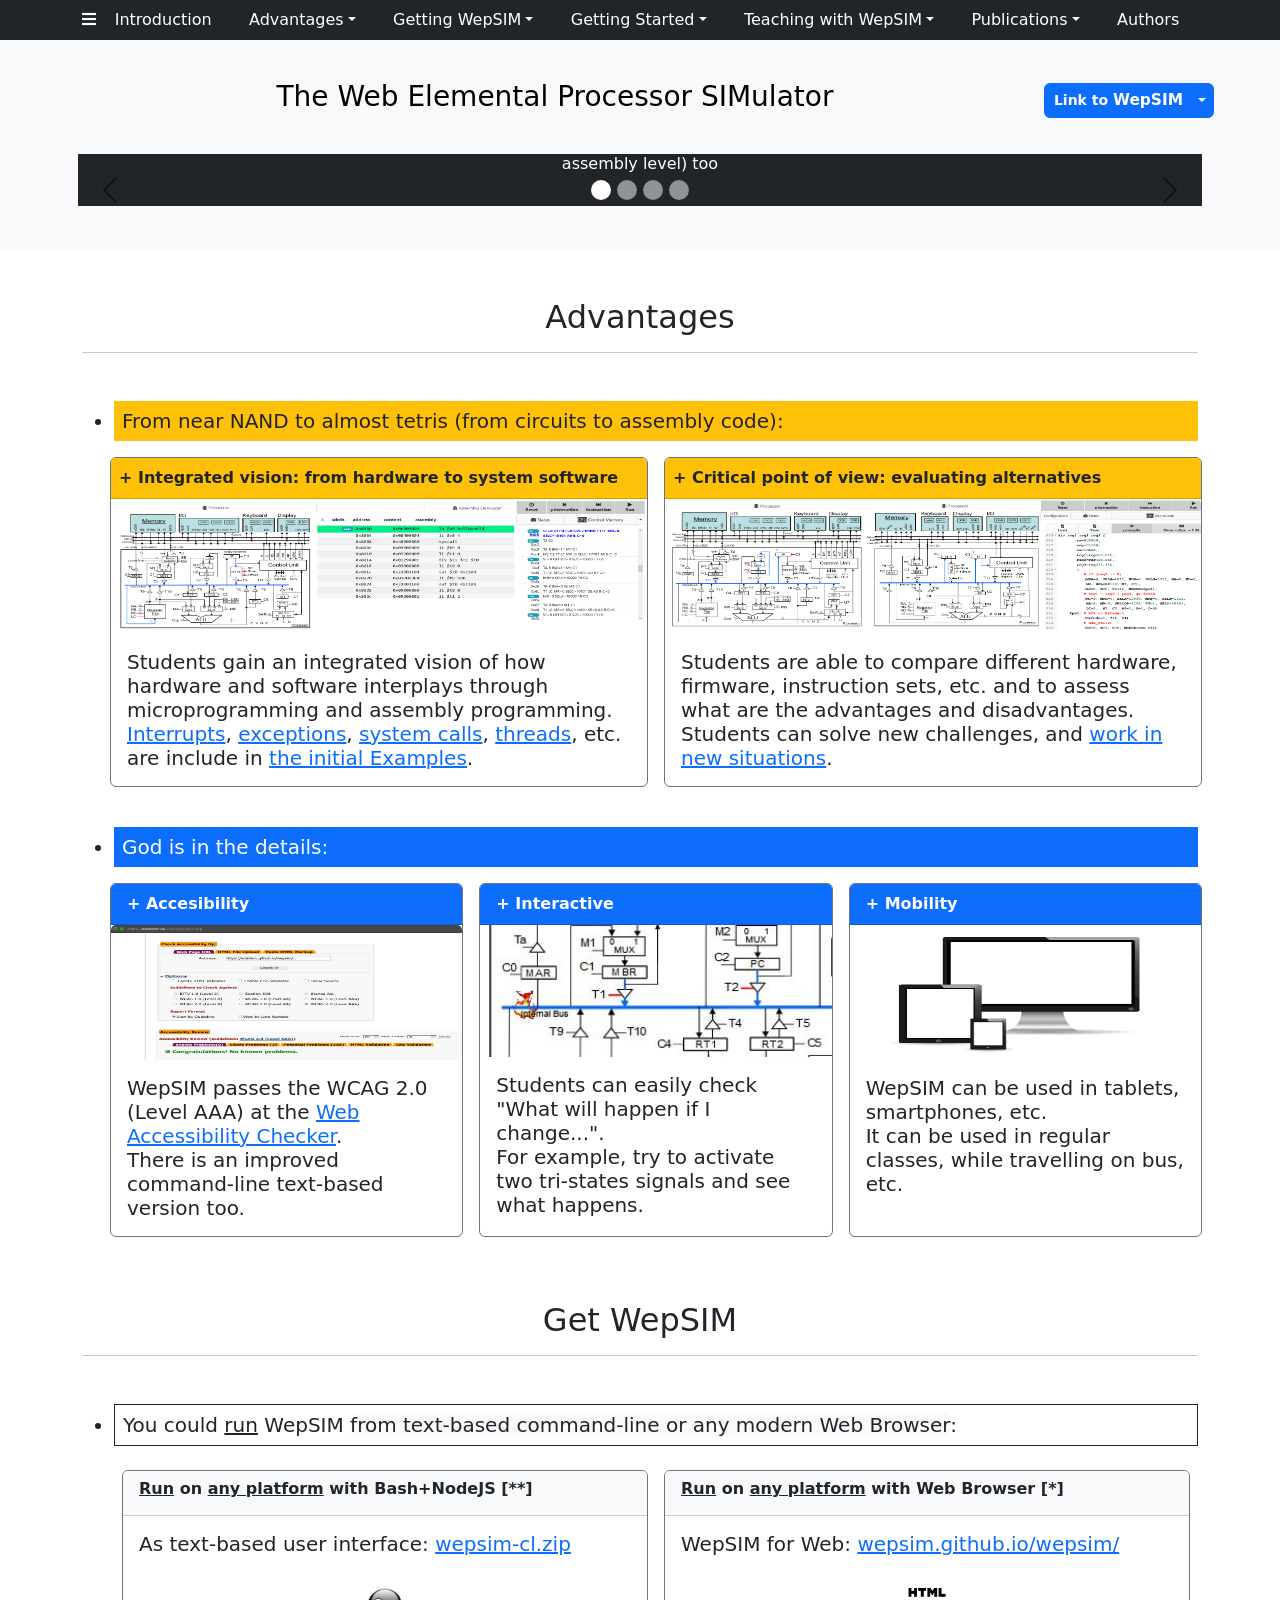
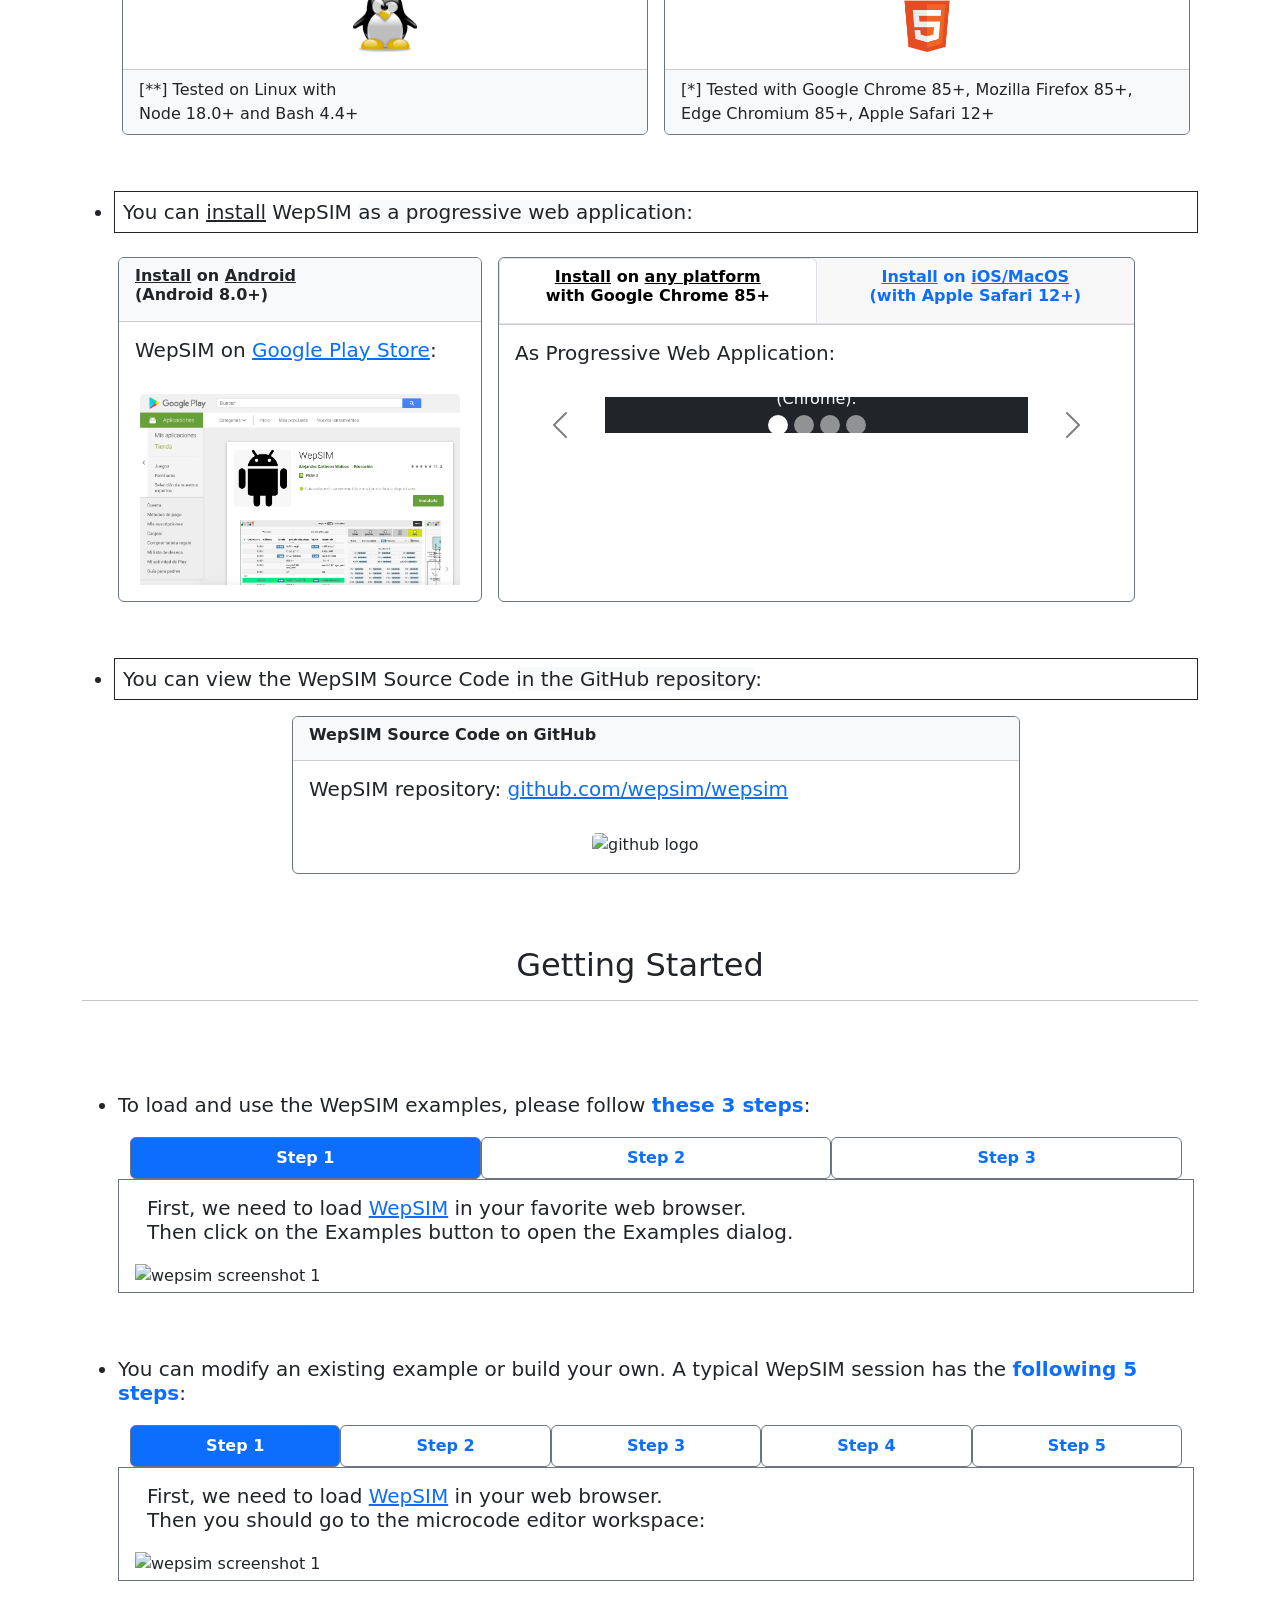
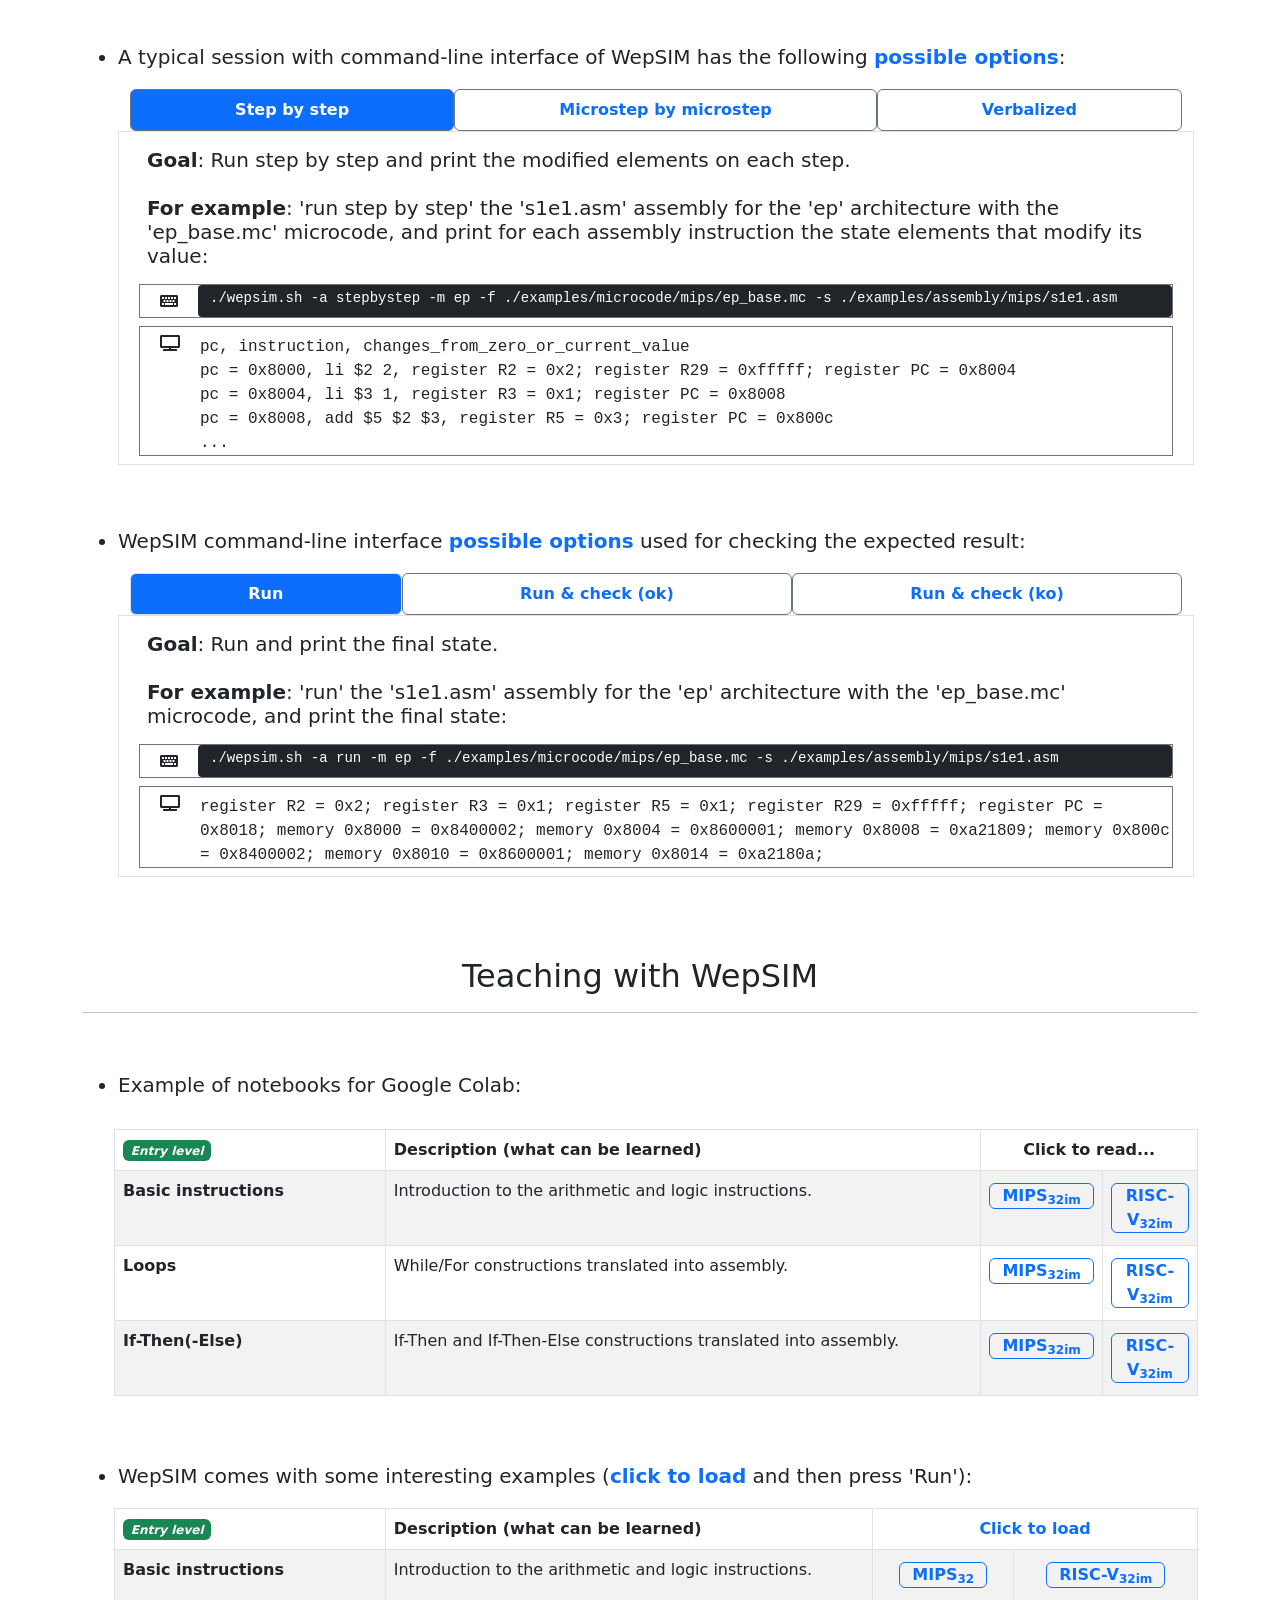
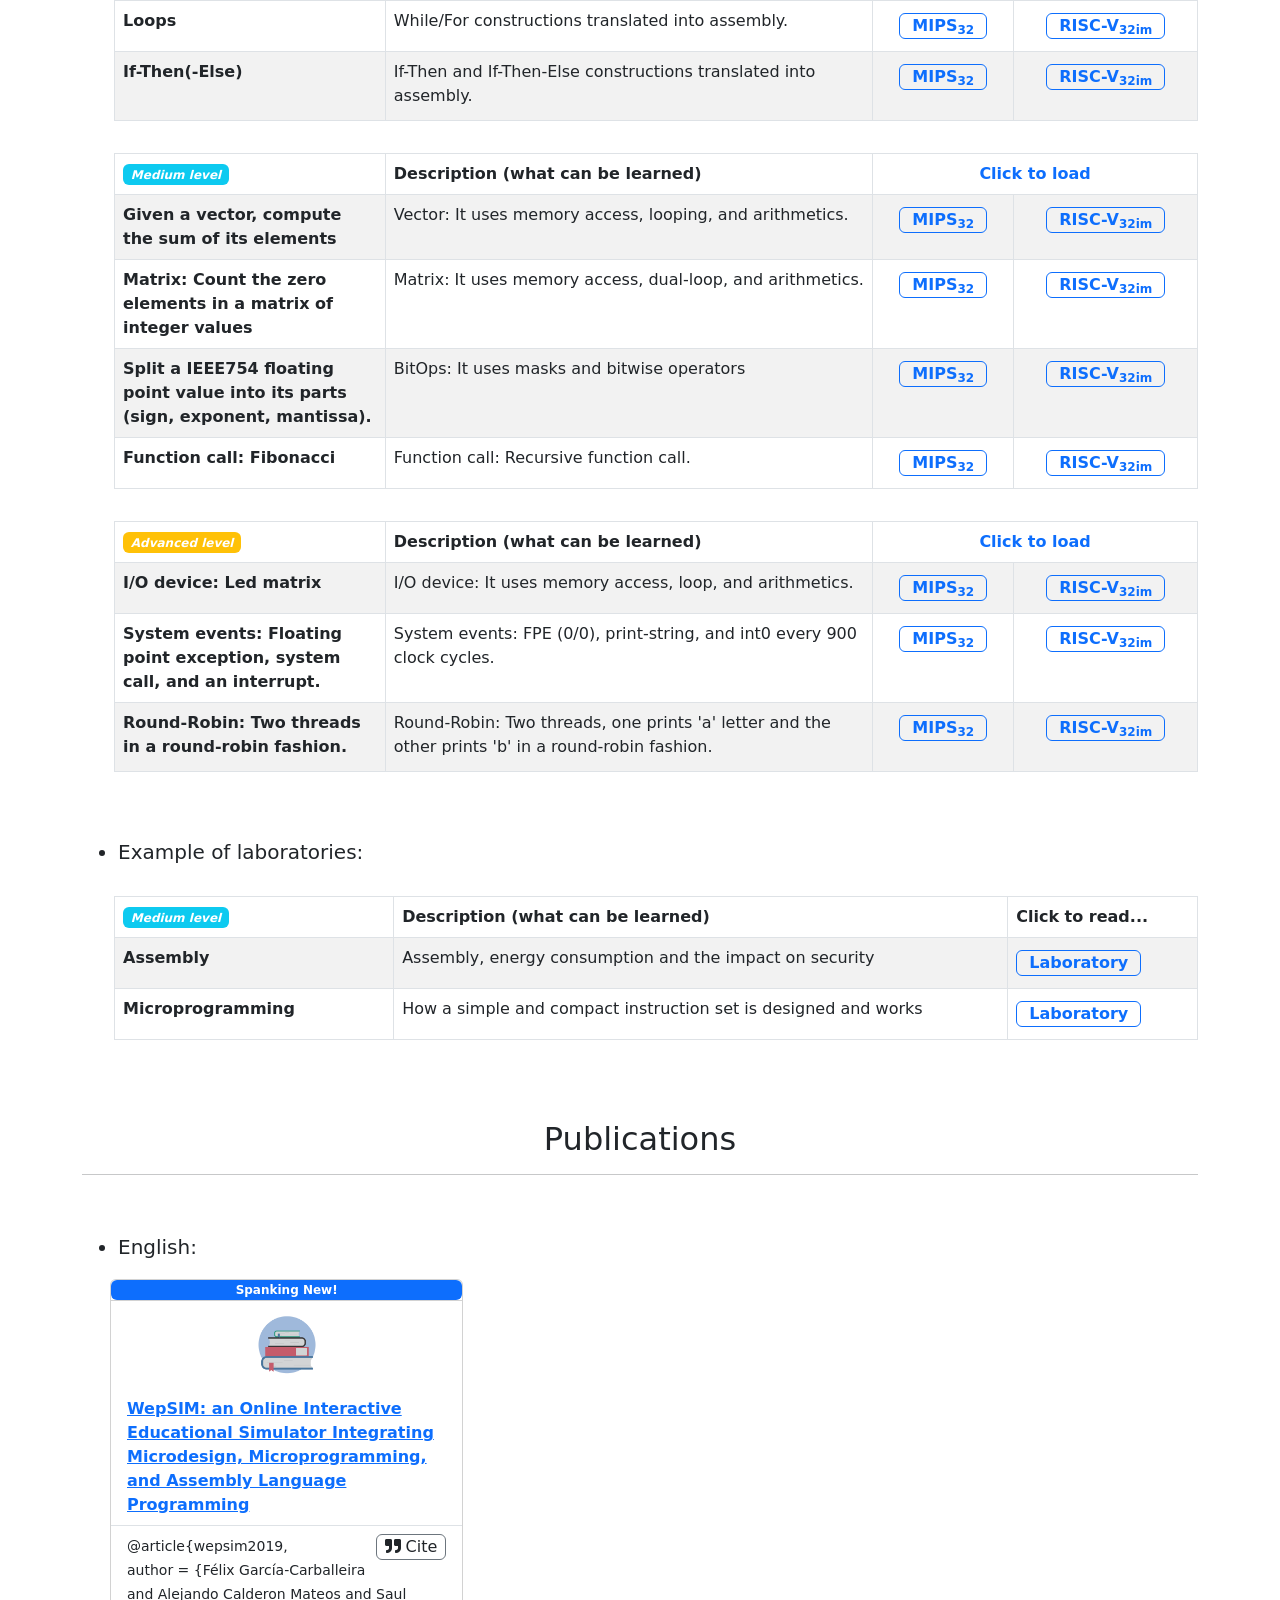
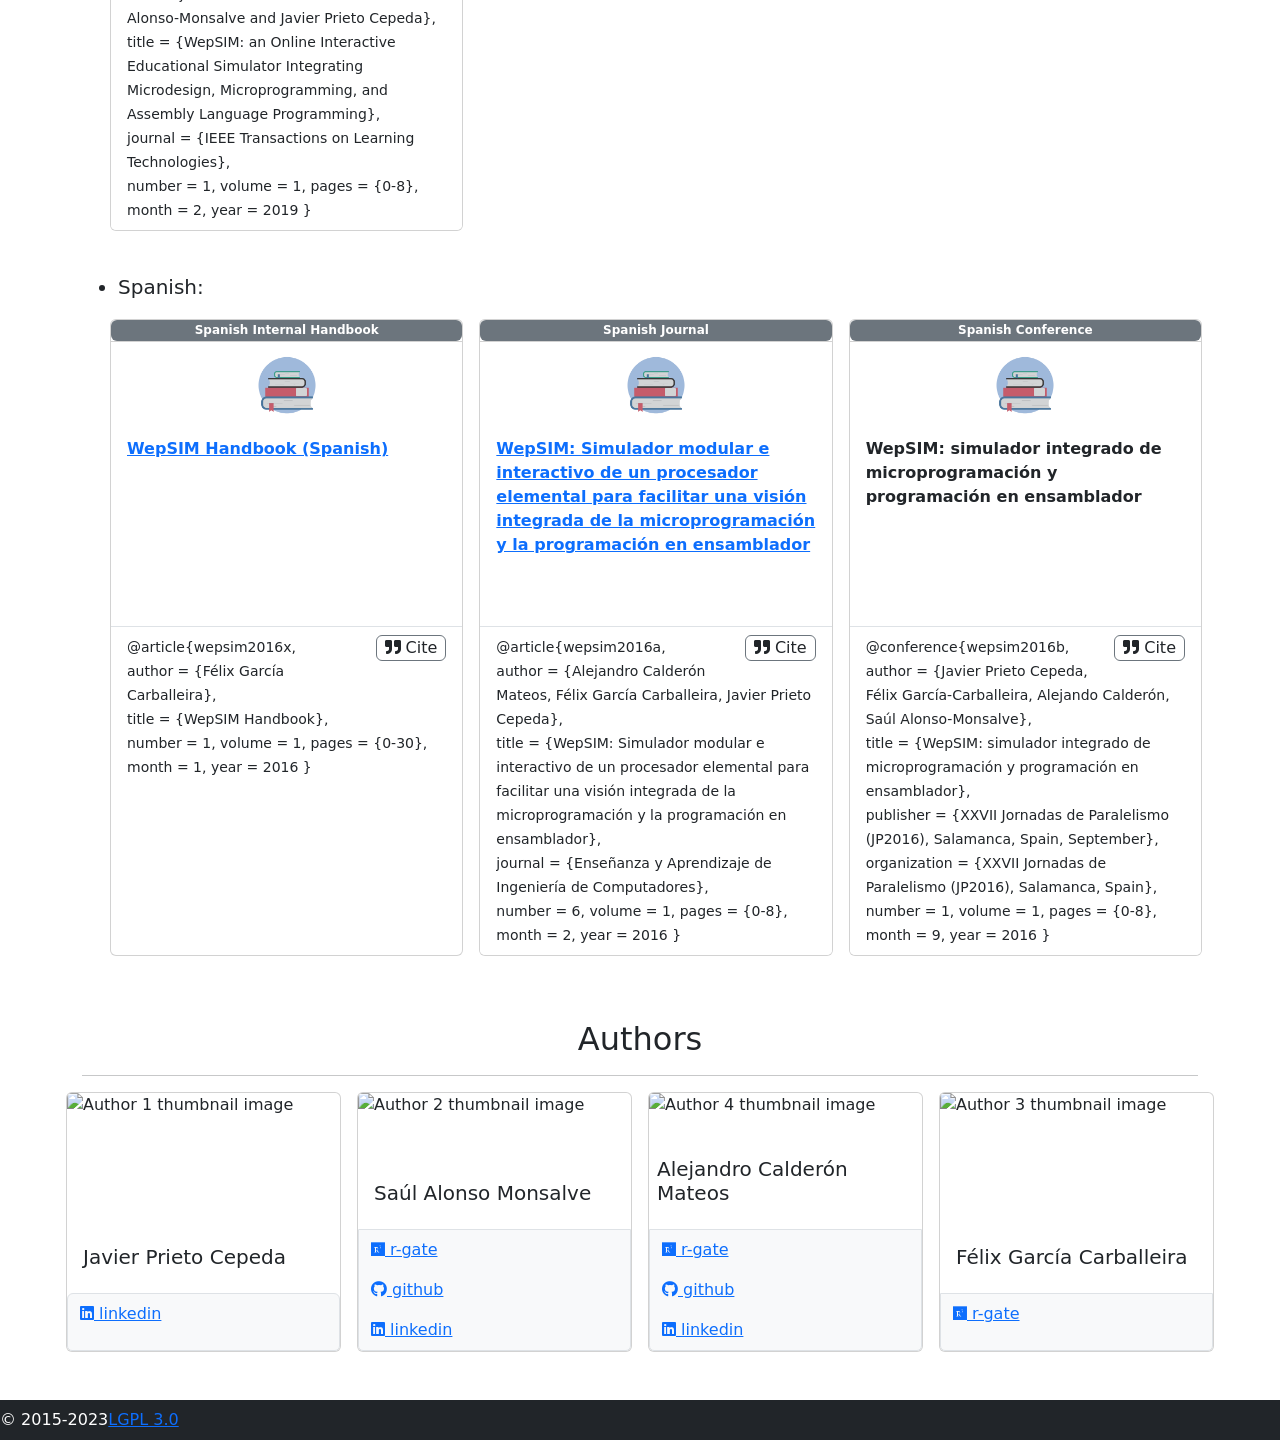
==== index.html @ 35b56bac "minor updates" ====
<!DOCTYPE html>
<html lang="en">

<head>
	
    <!-- Global site tag (gtag.js) - Google Analytics -->
    <script async src="https://www.googletagmanager.com/gtag/js?id=G-D790HJH70R"></script>
    <script>
      window.dataLayer = window.dataLayer || [];
      function gtag(){dataLayer.push(arguments);}
      gtag('js', new Date());
      gtag('config', 'G-D790HJH70R');
    </script>

    <!-- Google tag (gtag.js) - Universal -->
    <script async src="https://www.googletagmanager.com/gtag/js?id=UA-80849772-3"></script>
    <script>
      window.dataLayer = window.dataLayer || [];
      function gtag(){dataLayer.push(arguments);}
      gtag('js', new Date());
      gtag('config', 'UA-80849772-3');
    </script>

    <meta charset="utf-8">
    <meta http-equiv="X-UA-Compatible" content="IE=edge">
    <meta name="viewport"    content="user-scalable=yes, initial-scale=1,
                             width=device-width,
                             maximum-scale=2.5, minimum-scale=.5" />
    <meta name="description" content="WepSIM homepage">
    <meta name="author"      content="WepSIM authors">

    <title>WepSIM</title>

    <script src="external/jquery.min.js"></script>
    <script src="external/popper.min.js"></script>

    <link  href="external/bootstrap.min.css"  rel="stylesheet">
    <link  href="https://use.fontawesome.com/releases/v5.7.2/css/all.css" rel="stylesheet"
           integrity="sha384-fnmOCqbTlWIlj8LyTjo7mOUStjsKC4pOpQbqyi7RrhN7udi9RwhKkMHpvLbHG9Sr" crossorigin="anonymous">

    <script src="external/bootstrap.min.js"></script>
    <script src="external/clipboard.min.js"></script>

    <meta name="google-site-verification" content="gbIx0pN_mlbiXYFvWz9h251qfap7r2W4yMRkS2tVCS4" />

    <style>
	.carousel .carousel-indicators button {
	   width: 20px;
	  height: 20px;
	  border-radius: 100%;
	}
    </style>

</head>


<body>

    <!-- Navigation -->
    <nav class="navbar navbar-expand-md bg-dark fixed-top text-white p-1" id="nav1">
        <div class="container">
	    <div class="navbar-header page-scroll">
		<a type="button" aria-expanded="false" aria-label="Toggle navigation"
		   class="navbar-toggle navbar-toggler-end text-white btn-dark"
		   data-bs-toggle="collapse" data-bs-target="#navbar-collapse-2">
		<span class="sr-only">Toggle navigation</span> <span class="fa fa-bars"></span>
		</a>
	    </div>
	    <div class="collapse navbar-collapse" id="navbar-collapse-2">
		<ul class="navbar-nav ml-auto nav-fill flex-fill">
		    <li class="nav-item m-1 mx-lg-2">
                    <a class="nav-link text-white p-0" href="#page-top">Introduction</a>
                    </li>

		    <li class="nav-item m-1 mx-lg-2 dropdown">
                    <a class="nav-link text-white p-0 dropdown-toggle"
		       data-bs-toggle="dropdown" aria-haspopup="true" aria-expanded="false"
                       href="#">Advantages</a>
			    <div class="dropdown-menu">
			       <a class="dropdown-item" href="#advantages_multidimension">From near NAND to almost tetris</a>
			       <a class="dropdown-item" href="#advantages_learnonthego">Better learn-on-the-go</a>
			    </div>
                    </li>
		    <li class="nav-item m-1 mx-lg-2 dropdown">
                    <a class="nav-link text-white p-0 dropdown-toggle"
		       data-bs-toggle="dropdown" aria-haspopup="true" aria-expanded="false"
                       href="#">Getting WepSIM</a>
			    <div class="dropdown-menu">
		               <h6 class="dropdown-header px-1 text-secondary">WepSIM</h6>
			       <a class="dropdown-item" href="#getwepsim_run">Run without install</a>
			       <a class="dropdown-item" href="#getwepsim_install">Install WepSIM</a>
			       <div class="dropdown-divider"></div>
		               <h6 class="dropdown-header px-1 text-secondary">Source Code</h6>
			       <a class="dropdown-item" href="#getwepsim_source">GitHub repository</a>
			    </div>
                    </li>

		    <li class="nav-item m-1 mx-lg-2 dropdown">
                    <a class="nav-link text-white p-0 dropdown-toggle"
		       data-bs-toggle="dropdown" aria-haspopup="true" aria-expanded="false"
                       href="#">Getting Started</a>
			    <div class="dropdown-menu">
		               <h6 class="dropdown-header px-1 text-secondary">Web</h6>
			       <a class="dropdown-item" href="#gettingstarted_example">Learn with an Example</a>
			       <a class="dropdown-item" href="#gettingstarted_lab">Steps of a typical session</a>
			       <div class="dropdown-divider"></div>
		               <h6 class="dropdown-header px-1 text-secondary">Command-line</h6>
			       <a class="dropdown-item" href="#gettingstarted_cl">Options for executing</a>
			       <a class="dropdown-item" href="#gettingstarted_cl2">Options for checking</a>
			    </div>
                    </li>
		    <li class="nav-item m-1 mx-lg-2 dropdown">
                    <a class="nav-link text-white p-0 dropdown-toggle"
		       data-bs-toggle="dropdown" aria-haspopup="true" aria-expanded="false"
                       href="#">Teaching with WepSIM</a>
			    <div class="dropdown-menu">
		               <h6 class="dropdown-header px-1 text-secondary">Examples</h6>
			       <a class="dropdown-item" href="#teachingwithwepsim_ex1">Learn by examples</a>
			       <div class="dropdown-divider"></div>
		               <h6 class="dropdown-header px-1 text-secondary">Laboratories</h6>
			       <a class="dropdown-item" href="#teachingwithwepsim_lab1">Assembly and security</a>
			       <a class="dropdown-item" href="#teachingwithwepsim_lab1">Microprogramming</a>
			    </div>
                    </li>
		    <li class="nav-item m-1 mx-lg-2 dropdown">
                    <a class="nav-link text-white p-0 dropdown-toggle"
		       data-bs-toggle="dropdown" aria-haspopup="true" aria-expanded="false"
	               href="#">Publications</a>
			    <div class="dropdown-menu">
		               <h6 class="dropdown-header px-1 text-secondary">Publications</h6>
			       <a class="dropdown-item" href="#publications_en">English</a>
			       <a class="dropdown-item" href="#publications_es">Spanish</a>
			    </div>
                    </li>
		    <li class="nav-item m-1 mx-lg-2">
                    <a class="nav-link text-white p-0" href="#authors">Authors</a>
                    </li>
		</ul>
	    </div>
        </div>
    </nav>

    <!-- Header -->
    <nav id="page-top" class="navbar navbar-expand-lg bg-dark text-white p-1" id="nav2">
        <div class="container p-0">&nbsp;</div>
    </nav>
    <header class="masthead bg-light text-black text-center pt-4">
      <div class="container px-2">
          <div class="row d-flex align-content-center flex-wrap py-4">
	     <div class="col text-black m-auto"
                  ><h3>The Web Elemental Processor SIMulator</h3></div>

	     <div class="btn-group col-auto btn btn-sm btn-primary p-0 m-auto">
		  <a class="btn btn-sm btn-primary"
		     href="https://wepsim.github.io/wepsim/ws_dist/wepsim-classic.html?mode=ep&examples_set=MIPS&example=11&simulator=assembly:screen"><strong>Link to <span style="font-size:110%">WepSIM</span></strong></a>
		  <button type="button" class="btn btn-sm btn-primary dropdown-toggle dropdown-toggle-split" data-bs-toggle="dropdown" aria-expanded="false">
		    <span class="visually-hidden">Toggle Dropdown</span>
		  </button>
		  <ul class="dropdown-menu">
                    <h6 class="text-secondary mb-1">Processor view...</h6>
		    <li><a class="dropdown-item" href="https://wepsim.github.io/wepsim/ws_dist/wepsim-classic.html?mode=ep&examples_set=MIPS&example=11&simulator=microcode:registers&notify=false">mips + registers</a></li>
		    <li><a class="dropdown-item" href="https://wepsim.github.io/wepsim/ws_dist/wepsim-classic.html?mode=ep&examples_set=MIPS&example=11&simulator=microcode:screen&notify=false">mips + screen</a></li>
		    <li><a class="dropdown-item" href="https://wepsim.github.io/wepsim/ws_dist/wepsim-classic.html?mode=ep&examples_set=RISCV&example=14&simulator=microcode:registers&notify=false">risc-v + registers</a></li>
		    <li><a class="dropdown-item" href="https://wepsim.github.io/wepsim/ws_dist/wepsim-classic.html?mode=ep&examples_set=RISCV&example=14&simulator=microcode:screen&notify=false">risc-v + screen</a></li>

		    <li><hr class="dropdown-divider"></li>
                    <h6 class="text-secondary mb-1">Assembly view...</h6>
		    <li><a class="dropdown-item" href="https://wepsim.github.io/wepsim/ws_dist/wepsim-classic.html?mode=ep&examples_set=MIPS&example=11&simulator=assembly:registers&notify=false">mips assembly + registers</a></li>
		    <li><a class="dropdown-item" href="https://wepsim.github.io/wepsim/ws_dist/wepsim-classic.html?mode=ep&examples_set=MIPS&example=11&simulator=assembly:screen&notify=false">mips assembly + screen</a></li>
		    <li><a class="dropdown-item" href="https://wepsim.github.io/wepsim/ws_dist/wepsim-classic.html?mode=ep&examples_set=RISCV&example=14&simulator=assembly:registers&notify=false">rv assembly + registers</a></li>
		    <li><a class="dropdown-item" href="https://wepsim.github.io/wepsim/ws_dist/wepsim-classic.html?mode=ep&examples_set=RISCV&example=14&simulator=assembly:screen&notify=false">rv assembly + screen</a></li>
		    <li><a class="dropdown-item" href="https://wepsim.github.io/wepsim/ws_dist/wepsim-classic.html?mode=ep&examples_set=RISCV&example=19&simulator=assembly:ledmatrix&notify=false">risc-v + led-matrix</a></li>
		  </ul>
	     </div>

	  </div>


          <div class="row d-flex align-content-center flex-wrap">
                <div class="col-12 pt-2 pb-xs-1 pb-md-4">

			<div id="carousel-1" class="carousel slide carousel-fade"
                             data-bs-ride="carousel" aria-label="carousel of 4 gifs to introduce WepSIM">
			  <div class="carousel-indicators mb-3">
			      <button type="button" data-bs-target="#carousel-1" data-bs-slide-to="0" aria-label="Slide 1" class="active"></button>
			      <button type="button" data-bs-target="#carousel-1" data-bs-slide-to="1" aria-label="Slide 2"></button>
			      <button type="button" data-bs-target="#carousel-1" data-bs-slide-to="2" aria-label="Slide 3"></button>
			      <button type="button" data-bs-target="#carousel-1" data-bs-slide-to="3" aria-label="Slide 4"></button>
			  </div>

			  <div class="carousel-inner" role="listbox">
			    <div class="carousel-item active" data-bs-interval="20000">
				<center>
				<img class="img-responsive mb-5 px-3"
				     src="https://raw.githubusercontent.com/wepsim/wepsim/master/images/welcome/simulation_xinstruction.gif"
				     style="max-height:65vh !important; max-width:90vw !important;"
				     alt="wepsim screenshot 2">
				</center>
				<div class="carousel-caption bg-dark py-2 px-1 w-100" style="left:0">
				     <h6 class="mb-4">Students are able to see how values are modified
					     for each clock cycle (at microprograming level),
				         and for each assembly instruction (at assembly level) too</h6>
				</div>
			    </div>
			    <div class="carousel-item" data-bs-interval="12000">
				<center>
				<img class="img-responsive mb-5 px-3"
				     src="https://raw.githubusercontent.com/wepsim/wepsim/master/images/welcome/change_signal_value.gif"
				     style="max-height:65vh !important; max-width:90vw !important;"
				     alt="wepsim screenshot 1">
				</center>
				<div class="carousel-caption bg-dark py-2 px-1 w-100" style="left:0">
				     <h6 class="mb-4">For each control signals students can explorer how it works,
					 they could change its associated values, and
				         they could check  the associated help</h6>
				</div>
			    </div>
			    <div class="carousel-item" data-bs-interval="8000">
				<center>
				<img class="img-responsive mb-5 px-3"
				     src="https://raw.githubusercontent.com/wepsim/wepsim/master/images/welcome/example_usage.gif"
				     style="max-height:65vh !important; max-width:90vw !important;"
				     alt="wepsim screenshot 4">
				</center>
				<div class="carousel-caption bg-dark py-2 px-1 w-100" style="left:0">
				     <h6 class="mb-4">WepSIM comes with several examples...</h6>
				</div>
			    </div>
			    <div class="carousel-item" data-bs-interval="7000">
				<center>
				<img class="img-responsive mb-5 px-3"
				     src="https://raw.githubusercontent.com/wepsim/wepsim/master/images/welcome/config_usage.gif"
				     style="max-height:65vh !important; max-width:90vw !important;"
				     alt="wepsim screenshot 7">
				</center>
				<div class="carousel-caption bg-dark py-2 px-1 w-100" style="left:0">
				     <h6 class="mb-4">...And WepSIM can be easily configured</h6>
				</div>
			    </div>
			  </div>

			  <!-- Left and right controls -->
			  <a class="left carousel-control-prev" href="#carousel-1" 
			     role="button" data-bs-slide="prev" style="max-width:5vw !important;">
			     <span class="carousel-control-prev-icon" aria-hidden="true" 
				   style="filter:invert(100%);"></span>
			     <span class="sr-only">Previous</span>
			  </a>
			  <a class="right carousel-control-next" href="#carousel-1" 
			     role="button" data-bs-slide="next" style="max-width:5vw !important;">
			     <span class="carousel-control-next-icon" aria-hidden="true" 
				   style="filter:invert(100%);"></span>
			     <span class="sr-only">Next</span>
			  </a>
			</div>

                </div>
          </div>
        </div>
    </header>

    <!-- "advantages" Section -->
    <section id="advantages" class="pt-5">
        <div class="container">
            <div class="row">
                <div class="col-12 text-center">
                    <h2>Advantages</h2><hr class="star-primary">
                </div>
            </div>

	   <ul>

            <a name="advantages_multidimension" id="advantages_multidimension"></a>
	    <br>
	    <h5 class="px-0 pt-2 pb-3 m-0">
		<li><div class="bg-warning w-100 p-2">From near NAND to almost tetris (from circuits to assembly code):</div></li>
	    </h5>

            <div class="row">
                <div class="col-12">

		     <div class="row">
			  <div class="card col mx-2 p-0 border-secondary">
			    <div class="card-header fw-bold bg-warning p-2">
				  + Integrated vision: from hardware to system software
			    </div>
			    <img class="img-responsive card-img-top mx-auto"
			         style="max-height:15vh !important;"
	                         src="images/hw_and_sw-2.png" alt="Integrated vision of how hardware and software interplays">
			    <div class="card-body">
			      <h5 class="card-title mb-0">
				  Students gain an integrated vision of how hardware and software interplays through microprogramming and assembly programming. <br>
				  <a href="https://wepsim.github.io/wepsim/ws_dist/wepsim-classic.html?mode=ep&examples_set=Default-MIPS&example=8&simulator=assembly:screen">Interrupts</a>,
				  <a href="https://wepsim.github.io/wepsim/ws_dist/wepsim-classic.html?mode=ep&examples_set=Default-MIPS&example=10&simulator=assembly:screen">exceptions</a>,
				  <a href="https://wepsim.github.io/wepsim/ws_dist/wepsim-classic.html?mode=ep&examples_set=Default-MIPS&example=9&simulator=assembly:register_file">system calls</a>,
				  <a href="https://wepsim.github.io/wepsim/ws_dist/wepsim-classic.html?mode=ep&examples_set=Default-MIPS&example=19&simulator=assembly:screen">threads</a>,
				  etc. are include in <a href="#gettingstarted_example">the initial Examples</a>.
			      </h5>
			    </div>
			    <div class="card-footer d-none">
				 <a href="https://wepsim.github.io/wepsim/ws_dist/wepsim-classic.html?mode=ep&examples_set=Default-MIPS&example=8&simulator=assembly:screen">Interrupts</a>,
				 <a href="https://wepsim.github.io/wepsim/ws_dist/wepsim-classic.html?mode=ep&examples_set=Default-MIPS&example=10&simulator=assembly:screen">exceptions</a>,
				 <a href="https://wepsim.github.io/wepsim/ws_dist/wepsim-classic.html?mode=ep&examples_set=Default-MIPS&example=9&simulator=assembly:register_file">system calls</a>,
				 <a href="https://wepsim.github.io/wepsim/ws_dist/wepsim-classic.html?mode=ep&examples_set=Default-MIPS&example=14&simulator=assembly:screen">threads</a>,
				 etc. are include in Examples.
			         WepSIM can be used as a complementary tool while teaching Computer Architecture, Operating Systems, etc.
			    </div>
			  </div>

			  <div class="card col mx-2 p-0 border-secondary">
			    <div class="card-header fw-bold bg-warning p-2">
				  + Critical point of view: evaluating alternatives
			    </div>
			    <img class="img-responsive card-img-top mx-auto"
			         style="max-height:15vh !important;"
	                         src="images/compare-and-learn-2.png" alt="Compare among architectures, firmwares, and assembly programs">
			    <div class="card-body">
			      <h5 class="card-title mb-0">
				  Students are able to compare different hardware, firmware, instruction sets, etc.
				  and to assess what are the advantages and disadvantages.  <br>
				  Students can solve new challenges, and <a href="#gettingstarted_lab">work in new situations</a>.
			      </h5>
			    </div>
			    <div class="card-footer d-none">
				 Different hardware architecure could be used in WepSIM,
				 and for each one, several firmwares (instruction sets) can be defined.
				 So different assembly programs can be designed, coded, tested, and compared.<br>
			    </div>
			  </div>
		     </div>
                </div>
            </div>

            <a name="advantages_learnonthego" id="advantages_learnonthego"></a>
	    <br>
	    <h5 class="px-0 pt-3 pb-2 m-0">
		<li><div class="bg-primary text-white w-100 p-2">God is in the details:</div></li>
	    </h5>

                <div class="col-12 pt-2 px-0">
		     <div class="row">
			  <div class="card col mx-2 p-0 border-secondary">
			    <div class="card-header fw-bold bg-primary text-white py-2">
				  + Accesibility
			    </div>
			    <img class="img-responsive card-img-top mx-auto"
			         style="max-height:15vh !important;"
	                         src="images/wcag2-aaa.jpg" alt="WCGA 2 (AAA)">
			    <div class="card-body">
			      <h5 class="card-title mb-0">
				  WepSIM passes the WCAG 2.0 (Level AAA) at the
				  <a href="https://achecker.achecks.ca/checker/index.php">Web Accessibility Checker</a>. <br>
				  There is an improved command-line text-based version too.
			      </h5>
			    </div>
			    <div class="card-footer d-none">
				 WepSIM passes the WCAG 2.0 (Level AAA) at the
				 <a href="https://achecker.achecks.ca/checker/index.php">Web Accessibility Checker</a>.
				 Along with an improved command-line version, more users can use it with less problems.
			    </div>
			  </div>

			  <div class="card col mx-2 p-0 border-secondary">
			    <div class="card-header fw-bold bg-primary text-white py-2">
				  + Interactive
			    </div>
			    <img class="img-responsive card-img-top mx-auto"
			         style="max-height:15vh !important;"
	                         src="images/fire-check.jpg" alt="Compare among architectures, firmwares, and assembly programs">
			    <div class="card-body">
			      <h5 class="card-title mb-0">
				  Students can easily check "What will happen if I change...".<br>
				  For example, try to activate two tri-states signals and see what happens.
			      </h5>
			    </div>
			    <div class="card-footer d-none">
			          It is a very valuable complement of a good exercises book. <br>
				  For example, students can activate two tri-states signals and see what happens.
			    </div>
			  </div>

			  <div class="card col mx-2 p-0 border-secondary">
			    <div class="card-header fw-bold bg-primary text-white py-2">
				  + Mobility
			    </div>
			    <img class="img-responsive card-img-top mx-auto"
			         style="max-height:15vh !important;"
	                         src="images/tablet-313002_1920.jpg" alt="Mobility thanks to WepSIM">
			    <div class="card-body">
			      <h5 class="card-title mb-0">
				  WepSIM can be used in tablets, smartphones, etc.<br>
				  It can be used in regular classes, while travelling on bus, etc.
			      </h5>
			    </div>
			    <div class="card-footer d-none">
				  It is more flexible for students to practice. <br>
				  For example, WepSIM allows the students to learn while travelling on subway, or on bus.
			    </div>
			  </div>
		     </div>
                </div>

	   </ul>

            </div>
        </div>
    </section>


    <!-- "getwepsim" Section -->
    <section id="getwepsim" class="pt-5">
        <div class="container">

            <div class="row">
                <div class="col-12 text-center">
                    <h2>Get WepSIM</h2><hr class="star-primary">
                </div>
            </div>


	   <ul>

            <a name="getwepsim_run" id="getwepsim_run"></a>
	    <br>
	    <h5 class="px-0 pt-2 pb-3 m-0">
		<li><div class="border border-dark p-2">You could <u>run</u> WepSIM <span class="rounded text-dark bg-light">from text-based command-line or any modern Web Browser</span>:</div></li>
	    </h5>

	    <div class="row pt-2 pb-4 mx-0">

		  <div class="card col p-0 mx-2 border-secondary">
		    <div class="card-header bg-light">
			<h6 class="fw-bold"><u>Run</u> on <u>any platform</u> with Bash+NodeJS [**]</h6>
		    </div>
		    <div class="card-body">
			<h5 class="pb-4">As text-based user interface:
			<a href="https://github.com/wepsim/wepsim/releases/download/v2.2.2/wepsim-2.2.2.zip">wepsim-cl.zip</a>
			</h5>

			<img class="img-responsive card-img-top mx-auto d-block"
			     style="max-height:10vh !important; max-width:5vw !important;"
			     src="images/tux-158547_960_720.png" alt="linux logo">
		    </div>
		    <div class="card-footer bg-light">
			 [**] Tested on Linux with <br> Node 18.0+ and Bash 4.4+
		    </div>
		  </div>

		  <div class="card col p-0 mx-2 border-secondary">
		    <div class="card-header bg-light">
			<h6 class="fw-bold"><u>Run</u> on <u>any platform</u> with Web Browser [*]</h6>
		    </div>
		    <div class="card-body">
			<h5 class="pb-4">WepSIM for Web:
			<a href="https://wepsim.github.io/wepsim/">wepsim.github.io/wepsim/</a>
			</h5>

			<img class="img-responsive card-img-top mx-auto d-block" alt="web logo"
			     style="max-height:10vh !important; max-width:5vw !important;"
			     src="images/html5_logo.png">
		    </div>
		    <div class="card-footer bg-light">
			 [*] Tested with Google Chrome 85+, Mozilla Firefox 85+, <br> Edge Chromium 85+, Apple Safari 12+
		    </div>
		  </div>

	    </div>


            <a name="getwepsim_install" id="getwepsim_install"></a>
	    <br>
	    <h5 class="px-0 pt-2 pb-3 m-0">
		<li><div class="border border-dark p-2">You can <u>install</u> WepSIM <span class="rounded text-dark bg-light">as a progressive web application</span>:</div></li>
	    </h5>

	    <div class="row p-2">

		  <div class="card col-sm-6 col-lg-4 p-0 mx-2 border-secondary">
		    <div class="card-header bg-light">
			<h6 class="fw-bold"><u>Install</u> on <u>Android</u> <br> (Android 8.0+)</h6>
		    </div>
		    <div class="card-body">
			<h5 class="pb-4">WepSIM on
			<a href="https://play.google.com/store/apps/details?id=es.uc3m.inf.arcos.wepsim">Google Play Store</a>:<br>
			</h5>

			<img class="img-responsive card-img-top mx-auto d-block"
			     style="max-height:35vh !important; max-width:25vw !important;"
			     src="images/google-play-wepsim.png" alt="google play screenshot">

		    </div>
		  </div>


		  <div class="card col-sm-7 col-lg-7 p-0 mx-2 border-secondary">
		    <div class="card-header p-0 m-0">

			<!-- Nav tabs -->
			<ul class="nav nav-tabs nav-justified" id="myTab" role="tablist">
			  <li class="nav-item">
			    <a class="nav-link p-2 m-0 active" data-bs-toggle="tab" role="tab"
	                       id="chrome-tab"    href="#chrome"    aria-controls="chrome"
			       aria-selected="true"><h6 class="fw-bold"><u>Install</u> on <u>any platform</u> <br> with Google Chrome 85+</h6></a>
			  </li>
			  <li class="nav-item">
			    <a class="nav-link p-2 m-0" data-bs-toggle="tab" role="tab"
	                       id="safari-tab" href="#safari" aria-controls="safari"
			       aria-selected="false"><h6 class="fw-bold"><u>Install</u> on <u>iOS/MacOS</u><br> (with Apple Safari 12+)</h6></a>
			  </li>
			</ul>
		    </div>
		    <div class="card-body">

			<!-- Tab panes -->
			<div class="tab-content">
			  <div class="tab-pane active" id="chrome" role="tabpanel" aria-labelledby="chrome-tab">

				<h5 class="pb-4">As Progressive Web Application:</h5>

				<div id="carousel-3b" class="carousel slide carousel-fade"
                                     data-bs-ride="carousel" aria-label="carousel of gifs to introduce PWA">
				  <div class="carousel-indicators mb-2">
				      <button data-bs-target="#carousel-3b" data-bs-slide-to="0" class="active"></button>
				      <button data-bs-target="#carousel-3b" data-bs-slide-to="1"></button>
				      <button data-bs-target="#carousel-3b" data-bs-slide-to="2"></button>
				      <button data-bs-target="#carousel-3b" data-bs-slide-to="3"></button>
				  </div>

				  <div class="carousel-inner" role="listbox">
				    <div class="carousel-item active">
					<center>
					<img class="img-responsive pb-3 mb-3"
					     src="https://raw.githubusercontent.com/wepsim/wepsim/master/images/pwa/pwa_android001.jpg"
					     style="max-height:65vh !important;"
					     alt="wepsim screenshot android">
					</center>
					<div class="carousel-caption bg-dark py-3 px-2">
					     <h6>
					     1.- Once the <a href="https://wepsim.github.io/wepsim">https://wepsim.github.io/wepsim</a> is loaded in Chrome (Android, Windows, Linux), from the top-right corner tap on the menu icon (Chrome).
					     </h6>
					</div>
				    </div>
				    <div class="carousel-item">
					<center>
					<img class="img-responsive pb-3 mb-3"
					     src="https://raw.githubusercontent.com/wepsim/wepsim/master/images/pwa/pwa_android002.jpg"
					     style="height:65vh !important;"
					     alt="wepsim screenshot android">
					</center>
					<div class="carousel-caption bg-dark py-2 px-1 w-100" style="left:0">
					     <h6>
					     2.- Move within share options until 'add to home screen' option and click on it.
					     </h6>
					</div>
				    </div>
				    <div class="carousel-item">
					<center>
					<img class="img-responsive pb-3 mb-3"
					     src="https://raw.githubusercontent.com/wepsim/wepsim/master/images/pwa/pwa_android003.jpg"
					     style="height:65vh !important;"
					     alt="wepsim screenshot android">
					</center>
					<div class="carousel-caption bg-dark py-2 px-1 w-100" style="left:0">
					     <h6>
					     3.- Then click in the 'add' option.
					     </h6>
					</div>
				    </div>
				    <div class="carousel-item">
					<center>
					<img class="img-responsive pb-3 mb-3"
					     src="https://raw.githubusercontent.com/wepsim/wepsim/master/images/pwa/pwa_android004.jpg"
					     style="height:65vh !important;"
					     alt="wepsim screenshot android">
					</center>
					<div class="carousel-caption bg-dark py-2 px-1 w-100" style="left:0">
					     <h6>
					     4.- Finally WepSIM can be launched from the home screen icon.
					     </h6>
					</div>
				    </div>
				  </div>

				  <!-- Left and right controls -->
				  <a class="left carousel-control-prev" href="#carousel-3b" role="button" data-bs-slide="prev">
			             <span class="carousel-control-prev-icon" aria-hidden="true" style="filter:invert(100%);"></span>
				     <span class="sr-only">Previous</span>
				  </a>
				  <a class="right carousel-control-next" href="#carousel-3b" role="button" data-bs-slide="next">
			             <span class="carousel-control-next-icon" aria-hidden="true" style="filter:invert(100%);"></span>
				     <span class="sr-only">Next</span>
				  </a>
				</div>

			  </div>
			  <div class="tab-pane"        id="safari" role="tabpanel" aria-labelledby="safari-tab">

				<h5 class="pb-4">As Progressive Web Application:<br>
				</h5>

				<div id="carousel-3a" class="carousel slide carousel-fade"
                                     data-bs-ride="carousel" aria-label="carousel of gifs to introduce PWA">
				  <ol class="carousel-indicators">
				      <li data-bs-target="#carousel-3a" data-bs-slide-to="0" class="active"></li>
				      <li data-bs-target="#carousel-3a" data-bs-slide-to="1"></li>
				      <li data-bs-target="#carousel-3a" data-bs-slide-to="2"></li>
				      <li data-bs-target="#carousel-3a" data-bs-slide-to="3"></li>
				  </ol>

				  <div class="carousel-inner" role="listbox">
				    <div class="carousel-item active">
					<center>
					<img class="img-responsive pb-3 mb-3"
					     src="https://raw.githubusercontent.com/wepsim/wepsim/master/images/pwa/pwa_ios001.jpg"
					     style="max-height:50vh !important;"
					     alt="wepsim screenshot ios">
					</center>
					<div class="carousel-caption bg-dark py-3">
					     <h6>
					     1.- Once the <a href="https://wepsim.github.io/wepsim">https://wepsim.github.io/wepsim</a> is loaded in Safari (iOS, MacOS), from the top-right corner tap on the share icon (Safari).
					     </h6>
					</div>
				    </div>
				    <div class="carousel-item">
					<center>
					<img class="img-responsive pb-3 mb-3"
					     src="https://raw.githubusercontent.com/wepsim/wepsim/master/images/pwa/pwa_ios002.jpg"
					     style="max-height:50vh !important;"
					     alt="wepsim screenshot ios">
					</center>
					<div class="carousel-caption bg-dark py-2 px-1 w-100" style="left:0">
					     <h6>
					     2.- Move within share options until 'add to home screen' option and click on it.
					     </h6>
					</div>
				    </div>
				    <div class="carousel-item">
					<center>
					<img class="img-responsive pb-3 mb-3"
					     src="https://raw.githubusercontent.com/wepsim/wepsim/master/images/pwa/pwa_ios003.jpg"
					     style="max-height:50vh !important;"
					     alt="wepsim screenshot ios">
					</center>
					<div class="carousel-caption bg-dark py-2 px-1 w-100" style="left:0">
					     <h6>
					     3.- Then click in the 'add' option.
					     </h6>
					</div>
				    </div>
				    <div class="carousel-item">
					<center>
					<img class="img-responsive pb-3 mb-3"
					     src="https://raw.githubusercontent.com/wepsim/wepsim/master/images/pwa/pwa_ios004.jpg"
					     style="max-height:50vh !important;"
					     alt="wepsim screenshot ios">
					</center>
					<div class="carousel-caption bg-dark py-2 px-1 w-100" style="left:0">
					     <h6>
					     4.- Finally WepSIM can be launched from the home screen icon.
					     </h6>
					</div>
				    </div>
				  </div>

				  <!-- Left and right controls -->
				  <a class="left carousel-control-prev" href="#carousel-3a" role="button" data-bs-slide="prev">
			             <span class="carousel-control-prev-icon" aria-hidden="true" style="filter:invert(100%);"></span>
				     <span class="sr-only">Previous</span>
				  </a>
				  <a class="right carousel-control-next" href="#carousel-3a" role="button" data-bs-slide="next">
			             <span class="carousel-control-next-icon" aria-hidden="true" style="filter:invert(100%);"></span>
				     <span class="sr-only">Next</span>
				  </a>
				</div>

			  </div>
			</div>

		    </div>
		  </div>

	    </div>


            <a name="getwepsim_source" id="getwepsim_source"></a>
	    <br>
	    <h5 class="px-0 pt-4 pb-2 m-0">
		<li><div class="border border-dark p-2">You can view the WepSIM Source Code <span class="rounded text-dark bg-light">in the GitHub repository</span>:</div></li>
	    </h5>

	    <div class="row card-deck p-2">

		  <div class="card col-sm-12 col-lg-8 p-0 mx-auto border-secondary">
		    <div class="card-header bg-light">
			<h6 class="fw-bold">WepSIM Source Code on GitHub</h6>
		    </div>
		    <div class="card-body">
			<h5 class="pb-4">WepSIM repository:
			<a href="https://github.com/wepsim/wepsim">github.com/wepsim/wepsim</a>
			</h5>
			<img class="img-responsive card-img-top mx-auto d-block"
			     style="max-height:20vh !important; max-width:10vw !important;"
			     src="https://github.githubassets.com/images/modules/logos_page/Octocat.png" alt="github logo">
		    </div>
		  </div>

	    </div>

	   </ul>

        </div>
    </section>


    <!-- "gettingstarted" Section -->
    <section id="gettingstarted" class="pt-5">
        <div class="container">

            <div class="row">
                <div class="col-12 text-center">
                    <h2>Getting Started</h2><hr class="star-primary">
                </div>
            </div>

	    <ul>

            <a name="gettingstarted_example" id="gettingstarted_example"></a>
	    <br>
	    <h5 class="m-1 pt-5 pb-3">
		<li>To load and use the WepSIM examples, please follow <span class="rounded text-primary fw-bold">these 3 steps</span>:</li>
	    </h5>

            <div class="row m-1 pb-3">

		  <div class="m-0 w-100">
		    <div class="nav nav-pills nav-fill" id="v-pills-tab1" role="tablist" aria-orientation="horizontal">
		      <a class="rounded border border-secondary nav-item nav-link active" data-bs-toggle="tab"  role="tab" aria-selected="true"
			 id="pill0-step1-tab" href="#pill0-step1" aria-controls="pill0-step1">
		      <div class="rounded fw-bold mx-auto w-md-25">Step 1</div></a>
		      <a class="rounded border border-secondary nav-item nav-link" data-bs-toggle="tab"  role="tab" aria-selected="false"
			 id="pill0-step2-tab" href="#pill0-step2" aria-controls="pill0-step2">
		      <div class="rounded fw-bold mx-auto w-md-25">Step 2</div></a>
		      <a class="rounded border border-secondary nav-item nav-link" data-bs-toggle="tab"  role="tab" aria-selected="false"
			 id="pill0-step3-tab" href="#pill0-step3" aria-controls="pill0-step3">
		      <div class="rounded fw-bold mx-auto w-md-25">Step 3</div></a>
		    </div>
		  </div>

		  <div class="m-0 border border-secondary">
		    <div class="tab-content" id="v-pills-tabContent">
		      <div class="tab-pane show active" id="pill0-step1" role="tabpanel" aria-labelledby="pill0-step1-tab">
			   <h5 class="m-3">
			   First, we need to load <a href="https://wepsim.github.io/wepsim">WepSIM</a> in your favorite web browser.<br>
			   Then click on the Examples button to open the Examples dialog.
			   </h5>
			   <img class="img-responsive p-1 w-100"
			        src="https://raw.githubusercontent.com/wepsim/wepsim/master/images/simulator/simulator021.jpg"
				alt="wepsim screenshot 1">
		      </div>
		      <div class="tab-pane" id="pill0-step2" role="tabpanel" aria-labelledby="pill0-step2-tab">
			   <h5 class="m-3">
			   In the Examples dialog please click on the colored 'title' of the example and WepSIM will load and compile the associated microcode and assembly code:
			   </h5>
			   <img class="img-responsive p-1 w-100"
			        src="https://raw.githubusercontent.com/wepsim/wepsim/master/images/simulator/simulator022.jpg"
				alt="wepsim screenshot 2">
		      </div>
		      <div class="tab-pane" id="pill0-step3" role="tabpanel" aria-labelledby="pill0-step3-tab">
			   <h5 class="m-3">
			   In the simulator workspace you can execute step by step and analyze the state of the components. <br>
			   It is possible to work both, at assembly level or at microcode level:
			   </h5>
			   <img class="img-responsive pb-1 w-100"
			        src="https://raw.githubusercontent.com/wepsim/wepsim/master/images/welcome/simulation_xinstruction.gif"
			        alt="wepsim screenshot 3">
		      </div>
		    </div>
		  </div>

	    </div>


            <a name="gettingstarted_lab" id="gettingstarted_lab"></a>
	    <br>
	    <h5 class="m-1 pt-3 pb-3">
		<li>
		You can modify an existing example or build your own.
		A typical WepSIM session has the <span class="rounded text-primary fw-bold">following 5 steps</span>:
		</li>
	    </h5>

            <div class="row m-1 pb-3">

		  <div class="m-0 w-100">
		    <div class="nav nav-pills nav-fill" id="v-pills-tab2" role="tablist" aria-orientation="horizontal">
		      <a class="rounded border border-secondary nav-item nav-link active" data-bs-toggle="tab"  role="tab" aria-selected="false"
			 id="pill1-step1-tab" href="#pill1-step1" aria-controls="pill1-step1">
		      <div class="rounded fw-bold mx-auto w-md-25">Step 1</div></a>
		      <a class="rounded border border-secondary nav-item nav-link" data-bs-toggle="tab"  role="tab" aria-selected="false"
			 id="pill1-step2-tab" href="#pill1-step2" aria-controls="pill1-step2">
		      <div class="rounded fw-bold mx-auto w-md-25">Step 2</div></a>
		      <a class="rounded border border-secondary nav-item nav-link" data-bs-toggle="tab"  role="tab" aria-selected="false"
			 id="pill1-step3-tab" href="#pill1-step3" aria-controls="pill1-step3">
		      <div class="rounded fw-bold mx-auto w-md-25">Step 3</div></a>
		      <a class="rounded border border-secondary nav-item nav-link" data-bs-toggle="tab"  role="tab" aria-selected="false"
			 id="pill1-step4-tab" href="#pill1-step4" aria-controls="pill1-step4">
		      <div class="rounded fw-bold mx-auto w-md-25">Step 4</div></a>
		      <a class="rounded border border-secondary nav-item nav-link" data-bs-toggle="tab"  role="tab" aria-selected="false"
			 id="pill1-step5-tab" href="#pill1-step5" aria-controls="pill1-step5">
		      <div class="rounded fw-bold mx-auto w-md-25">Step 5</div></a>
		    </div>
		  </div>

		  <div class="m-0 border border-secondary">
		    <div class="tab-content" id="v-pills-tabContent">
		      <div class="tab-pane show active" id="pill1-step1" role="tabpanel" aria-labelledby="pill1-step1-tab">
			   <h5 class="m-3">
			   First, we need to load <a href="https://wepsim.github.io/wepsim">WepSIM</a> in your web browser.<br>
			   Then you should go to the microcode editor workspace:
			   </h5>
			   <img class="img-responsive p-1 w-100"
			        src="https://raw.githubusercontent.com/wepsim/wepsim/master/images/simulator/firmware001.jpg"
			        alt="wepsim screenshot 1">
		      </div>
		      <div class="tab-pane" id="pill1-step2" role="tabpanel" aria-labelledby="pill1-step2-tab">
			   <h5 class="m-3">
			   You can load an existing microcode or edit a new one.
			   You have to microcompile the microcode to load the binary into the CPU's control memory:
			   </h5>
			   <img class="img-responsive pb-1 w-100"
				src="https://raw.githubusercontent.com/wepsim/wepsim/master/images/simulator/firmware002.jpg"
				alt="wepsim screenshot 2">
			   </h5>
		      </div>
		      <div class="tab-pane" id="pill1-step3" role="tabpanel" aria-labelledby="pill1-step3-tab">
			   <h5 class="m-3">
			   Next, you could go to the assembly editor workspace.
			   In the editor workspace you can load an existing assembly code or edit a new one:
			   </h5>
			   <img class="img-responsive pb-1 w-100"
			        src="https://raw.githubusercontent.com/wepsim/wepsim/master/images/simulator/assembly002b.jpg"
			        alt="wepsim screenshot 3">
			   </h5>
		      </div>
		      <div class="tab-pane" id="pill1-step4" role="tabpanel" aria-labelledby="pill1-step4-tab">
			   <h5 class="m-3">
			   The instructions set defined in the previous microcode is used to create your assembly code.
			   You have to compile the assembly code to load the binary into the main memory:
			   </h5>
			   <img class="img-responsive pb-1 w-100"
				src="https://raw.githubusercontent.com/wepsim/wepsim/master/images/simulator/assembly003.jpg"
				alt="wepsim screenshot 4">
			   </h5>
		      </div>
		      <div class="tab-pane" id="pill1-step5" role="tabpanel" aria-labelledby="pill1-step5-tab">
			   <h5 class="m-3">
			   Finally, you can go back to the simulator workspace.
			   You can execute and analyze the state of the components.
			   It is possible to work at assembly level or at microcode level:
			   </h5>
			   <img class="img-responsive pb-1 w-100"
			        src="https://raw.githubusercontent.com/wepsim/wepsim/master/images/welcome/simulation_xinstruction.gif"
			        alt="wepsim screenshot 5">
			   </h5>
		      </div>
		      <div class="tab-pane" id="pill1-step6" role="tabpanel" aria-labelledby="pill1-step6-tab">
			   <h5 class="m-3">
			   Also, it is possible to compare what changes in the system at two given execution states:
			   </h5>
			   <img class="img-responsive pb-1 w-100"
			        src="https://raw.githubusercontent.com/wepsim/wepsim/master/images/welcome/states_usage.gif"
			        alt="wepsim screenshot 6">
			   </h5>
		      </div>
		    </div>
		  </div>

	    </div>


            <a name="gettingstarted_cl" id="gettingstarted_cl"></a>
	    <br>
	    <h5 class="m-1 pt-3 pb-3">
		<li>A typical session with command-line interface of WepSIM has the following <span class="rounded text-primary fw-bold">possible options</span>:</li>
	    </h5>

            <div class="row m-1 pb-3">

		  <div class="m-0 w-100">
		    <div class="nav nav-pills nav-fill" id="v-pills-tab3" role="tablist" aria-orientation="horizontal">
		      <a class="rounded border border-secondary nav-item nav-link active" data-bs-toggle="tab"  role="tab" aria-selected="false"
			 id="pill2-step2-tab" href="#pill2-step2" aria-controls="pill2-step2">
		      <span class="rounded fw-bold p-1">Step by step</span></a>
		      <a class="rounded border border-secondary nav-item nav-link" data-bs-toggle="tab"  role="tab" aria-selected="false"
			 id="pill2-step3-tab" href="#pill2-step3" aria-controls="pill2-step3">
		      <span class="rounded fw-bold p-1">Microstep by microstep</span></a>
		      <a class="rounded border border-secondary nav-item nav-link" data-bs-toggle="tab"  role="tab" aria-selected="false"
			 id="pill2-step6-tab" href="#pill2-step6" aria-controls="pill2-step6">
		      <span class="rounded fw-bold p-1">Verbalized</span></a>
		    </div>
		  </div>

		  <div class="m-0 border border-tertiary">
		    <div class="tab-content" id="v-pills-tabContent">
		      <div class="tab-pane show active" id="pill2-step2" role="tabpanel" aria-labelledby="pill2-step2-tab">
			   <h5 class="m-3">
			   <strong>Goal</strong>: Run step by step and print the modified elements on each step.<br>
			   <br>
			   <strong>For example</strong>: 'run step by step' the 's1e1.asm' assembly for the 'ep' architecture with the 'ep_base.mc' microcode, and print for each assembly instruction the state elements that modify its value:
			   </h5>
<div class="m-2 border border-secondary row">
   <strong class="col-auto fas fa-keyboard m-2"></strong>
   <kbd class="col" style="display:block;">
   ./wepsim.sh -a stepbystep -m ep -f ./examples/microcode/mips/ep_base.mc -s ./examples/assembly/mips/s1e1.asm
   </kbd>
</div>
<div class="m-2 border border-secondary row">
   <strong class="col-auto fas fa-tv m-2"></strong>
   <samp class="col pt-2 px-0">
pc,		instruction,		changes_from_zero_or_current_value<br>
pc = 0x8000,	li $2 2,		register R2 = 0x2; register R29 = 0xfffff; register PC = 0x8004<br>
pc = 0x8004,	li $3 1,		register R3 = 0x1; register PC = 0x8008<br>
pc = 0x8008,	add $5 $2 $3,		register R5 = 0x3; register PC = 0x800c<br>
	...<br>
   </samp>
</div>
		      </div>
		      <div class="tab-pane" id="pill2-step3" role="tabpanel" aria-labelledby="pill2-step3-tab">
			   <h5 class="m-3">
			   <strong>Goal</strong>: Run microstep by microstep and print the modified elements on each step.<br>
			   <br>
			   <strong>For example</strong>: 'run microstep by microstep' the 's1e1.asm' assembly for the 'ep' architecture with the 'ep_base.mc' microcode, and print for each microinstruction the state elementes that modify its value:
			   </h5>
<div class="m-2 border border-secondary row">
   <strong class="col-auto fas fa-keyboard m-2"></strong>
   <kbd class="col" style="display:block;">
   ./wepsim.sh -a microstepbymicrostep -m ep -f ./examples/microcode/mips/ep_base.mc -s ./examples/assembly/mips/s1e1.asm
   </kbd>
</div>
<div class="m-2 border border-secondary row">
   <strong class="col-auto fas fa-tv m-2"></strong>
   <samp class="col pt-2 px-0">
micropc,		microcode,				changes_from_zero_or_current_value<br>
micropc = 0x0,		T2 C0,					<br>
micropc = 0x1,		TA R BW=11 M1 C1			<br>
micropc = 0x2,		M2 C2 T1 C3,				register PC = 0x8004<br>
micropc = 0x3,		A0 B=0 C=0,				<br>
micropc = 0xd3,		SE OFFSET=0 SIZE=10000 T3 LC MR=0 SELC=10101 A0 B C=0,register R2 = 0x2; register R29 = 0xfffff<br>
micropc = 0x0,		T2 C0,					<br>
	...<br>
   </samp>
</div>
		      </div>
		      <div class="tab-pane" id="pill2-step6" role="tabpanel" aria-labelledby="pill2-step6-tab">
			   <h5 class="m-3">
			   <strong>Goal</strong>: Run microstep by microstep from a checkpoint and with a more descriptive output.<br>
			   <br>
			   <strong>For example</strong>: 'run microstep by microstep' the assembly and microcode from checkpoint 'tutorial_1.txt', and print for each microinstruction the state elementes that modify its value:
			   </h5>
<div class="m-2 border border-secondary row">
   <strong class="col-auto fas fa-keyboard m-2"></strong>
   <kbd class="col" style="display:block;">
   ./wepsim.sh -a microstepverbalized  --checkpoint ./examples/checkpoint/tutorial_1.txt
   </kbd>
</div>
<div class="m-2 border border-secondary row">
   <strong class="col-auto fas fa-tv m-2"></strong>
   <samp class="col pt-2 px-0">
Micropc at 0x0.	Activated signals are: A0 B C. Associated actions are: Copy to Input microaddress Microaddress Register plus one with result 0x1. Copy from Output of MUX C to A1 value 0x0. Copy from INT to Output of MUX C value 0x0 (copied 1 bits from bit 0). MADDR is 5. <br>
Micropc at 0x1.	Activated signals are: T2 C0. Associated actions are: Copy from Program Counter Register to Internal Bus value 0x8000. Load from Internal Bus to Memory Address Register value 0x8000. <br>
Micropc at 0x2.	Activated signals are: TA R BW M1 C1. Associated actions are: Copy from Memory Address Register to Address Bus value 0x8000. Memory output = 0xc801000 (Read a word from 0x8000). Select the full Word. Copy from from Memory to Input of Memory Data Register value 0xc801000. Load from Input of Memory Data Register to Memory Data Register value 0xc801000. <br>
	...<br>
   </samp>
</div>
		      </div>
	            </div>
	          </div>

	    </div>


            <a name="gettingstarted_cl2" id="gettingstarted_cl2"></a>
	    <br>
	    <h5 class="m-1 pt-3 pb-3">
		<li>WepSIM command-line interface <span class="rounded text-primary fw-bold">possible options</span> used for checking the expected result:</li>
	    </h5>

            <div class="row m-1 pb-3">

		  <div class="m-0 w-100">
		    <div class="nav nav-pills nav-fill" id="v-pills-tab3b" role="tablist" aria-orientation="horizontal">
		      <a class="rounded border nav-item nav-link active" data-bs-toggle="tab"  role="tab" aria-selected="true"
			 id="pill3-step1-tab" href="#pill3-step1" aria-controls="pill3-step1">
		      <span class="rounded fw-bold p-1">Run</span></a>
		      <a class="rounded border border-secondary nav-item nav-link" data-bs-toggle="tab"  role="tab" aria-selected="false"
			 id="pill3-step4-tab" href="#pill3-step4" aria-controls="pill3-step4">
		      <span class="rounded fw-bold p-1">Run & check (ok)</span></a>
		      <a class="rounded border border-secondary nav-item nav-link" data-bs-toggle="tab"  role="tab" aria-selected="false"
			 id="pill3-step5-tab" href="#pill3-step5" aria-controls="pill3-step5">
		      <span class="rounded fw-bold p-1">Run & check (ko)</span></a>
		    </div>
		  </div>

		  <div class="m-0 border border-tertiary">
		    <div class="tab-content" id="v-pills-tabContent">
		      <div class="tab-pane show active" id="pill3-step1" role="tabpanel" aria-labelledby="pill3-step1-tab">
			   <h5 class="m-3">
			   <strong>Goal</strong>: Run and print the final state.<br>
			   <br>
			   <strong>For example</strong>: 'run' the 's1e1.asm' assembly for the 'ep' architecture with the 'ep_base.mc' microcode, and print the final state:
			   </h5>
<div class="m-2 border border-secondary row">
   <strong class="col-auto fas fa-keyboard m-2"></strong>
   <kbd class="col" style="display:block;">
   ./wepsim.sh -a run -m ep -f ./examples/microcode/mips/ep_base.mc -s ./examples/assembly/mips/s1e1.asm
   </kbd>
</div>
<div class="m-2 border border-secondary row">
   <strong class="col-auto fas fa-tv m-2"></strong>
   <samp class="col pt-2 px-0">
register R2 = 0x2; register R3 = 0x1; register R5 = 0x1; register R29 = 0xfffff; register PC = 0x8018; memory 0x8000 = 0x8400002; memory 0x8004 = 0x8600001; memory 0x8008 = 0xa21809; memory 0x800c = 0x8400002; memory 0x8010 = 0x8600001; memory 0x8014 = 0xa2180a;<br>
   </samp>
</div>
		      </div>
		      <div class="tab-pane" id="pill3-step2" role="tabpanel" aria-labelledby="pill3-step2-tab">
			   <h5 class="m-3">
			   <strong>Goal</strong>: Run step by step and print the modified elements on each step.<br>
			   <br>
			   <strong>For example</strong>: 'run' 'step by step' the 's1e1.asm' assembly for the 'ep' architecture with the 'ep_base.mc' microcode, and print for each assembly instruction the state elements that modify its value:
			   </h5>
<div class="m-2 border border-secondary row">
   <strong class="col-auto fas fa-keyboard m-2"></strong>
   <kbd class="col" style="display:block;">
   ./wepsim.sh -a stepbystep -m ep -f ./examples/microcode/mips/ep_base.mc -s ./examples/assembly/mips/s1e1.asm
   </kbd>
</div>
<div class="m-2 border border-secondary row">
   <strong class="col-auto fas fa-tv m-2"></strong>
   <samp class="col pt-2 px-0">
pc,		instruction,		changes_from_zero_or_current_value<br>
pc = 0x8000,	li $2 2,		register R2 = 0x2; register R29 = 0xfffff; register PC = 0x8004<br>
pc = 0x8004,	li $3 1,		register R3 = 0x1; register PC = 0x8008<br>
pc = 0x8008,	add $5 $2 $3,		register R5 = 0x3; register PC = 0x800c<br>
	...<br>
   </samp>
</div>
		      </div>
		      <div class="tab-pane" id="pill3-step3" role="tabpanel" aria-labelledby="pill3-step3-tab">
			   <h5 class="m-3">
			   <strong>Goal</strong>: Run microstep by microstep and print the modified elements on each step.<br>
			   <br>
			   <strong>For example</strong>: 'run' 'microstep by microstep' the 's1e1.asm' assembly for the 'ep' architecture with the 'ep_base.mc' microcode, and print for each microinstruction the state elementes that modify its value:
			   </h5>
<div class="m-2 border border-secondary row">
   <strong class="col-auto fas fa-keyboard m-2"></strong>
   <kbd class="col" style="display:block;">
   ./wepsim.sh -a microstepbymicrostep -m ep -f ./examples/microcode/mips/ep_base.mc -s ./examples/assembly/mips/s1e1.asm
   </kbd>
</div>
<div class="m-2 border border-secondary row">
   <strong class="col-auto fas fa-tv m-2"></strong>
   <samp class="col pt-2 px-0">
micropc,		microcode,				changes_from_zero_or_current_value<br>
micropc = 0x0,		T2 C0,					<br>
micropc = 0x1,		TA R BW=11 M1 C1,				<br>
micropc = 0x2,		M2 C2 T1 C3,				register PC = 0x8004<br>
micropc = 0x3,		A0 B=0 C=0,				<br>
micropc = 0xd3,		SE OFFSET=0 SIZE=10000 T3 LC MR=0 SELC=10101 A0 B C=0,register R2 = 0x2; register R29 = 0xfffff<br>
	...<br>
   </samp>
</div>
		      </div>
		      <div class="tab-pane" id="pill3-step4" role="tabpanel" aria-labelledby="pill3-step4-tab">
			   <h5 class="m-3">
			   <strong>Goal</strong>: Run and check that state at the end of the execution is the same as the one stored on a file.<br>
			   <br>
			   <strong>For example</strong>: 'run' the 's1e1.asm' assembly for the 'ep' architecture with the 'ep_base.mc' microcode (and if it matchs the expected state then the output is going to be):
			   </h5>
<div class="m-2 border border-secondary row">
   <strong class="col-auto fas fa-keyboard m-2"></strong>
   <kbd class="col" style="display:block;">
   ./wepsim.sh -a check -m ep -f ./examples/microcode/mips/ep_base.mc -s ./examples/assembly/mips/s1e1.asm -r ./examples/checklist/mips/cl-s1e1.txt
   </kbd>
</div>
<div class="m-2 border border-secondary row">
   <strong class="col-auto fas fa-tv m-2"></strong>
   <samp class="col pt-2 px-0">
	OK: Execution: no error reported<br>
   </samp>
</div>
		      </div>
		      <div class="tab-pane" id="pill3-step5" role="tabpanel" aria-labelledby="pill3-step5-tab">
			   <h5 class="m-3">
			   <strong>Goal</strong>: Run and check that state at the end of the execution is not the same as the one stored on a file.<br>
			   <br>
			   <strong>For example</strong>: 'run' the 's1e1.asm' assembly for the 'ep' architecture with the 'ep_base.mc' microcode (and if it fails to match the expected state then the output is going to be):
			   </h5>
<div class="m-2 border border-secondary row">
   <strong class="col-auto fas fa-keyboard m-2"></strong>
   <kbd class="col" style="display:block;">
   ./wepsim.sh -a check -m ep -f ./examples/microcode/mips/ep_base.mc -s ./examples/assembly/mips/s1e1.asm -r ./examples/checklist/mips/cl-s1e1.txt
   </kbd>
</div>
<div class="m-2 border border-secondary row">
   <strong class="col-auto fas fa-tv m-2"></strong>
   <samp class="col pt-2 px-0">
ERROR: Execution: different results: cpu[R1]='0' (expected '0xf'), cpu[R2]='0x2' (expected '0xf'), memory[0x1000]='0' (expected '0xa07ff0f'), memory[0x1004]='0' (expected '0x10061'), memory[0x1008]='0' (expected '0x7ffff'), 
   ...<br>
   </samp>
</div>
		      </div>
		      <div class="tab-pane" id="pill3-step6" role="tabpanel" aria-labelledby="pill3-step6-tab">
			   <h5 class="m-3">
			      And least but not less, it is possible to execute microstep by microstep but with a more descriptive output (and from a checkpoint too):
			   </h5>
<div class="m-2 border border-secondary row">
   <strong class="col-auto fas fa-keyboard m-2"></strong>
   <kbd class="col" style="display:block;">
   ./wepsim.sh -a microstepverbalized --verbal math --checkpoint ./examples/checkpoint/tutorial_1.txt
   </kbd>
</div>
<div class="m-2 border border-secondary row">
   <strong class="col-auto fas fa-tv m-2"></strong>
   <samp class="col pt-2 px-0">
Micropc at 0x0.	Activated signals are: A0 B C. Associated actions are: Input microaddress = Microaddress Register + 1 (0x1). A1 = Output of MUX C (0x0). Output of MUX C = INT (0x0, 1 bits from bit 0). MADDR is 5. <br>
Micropc at 0x1.	Activated signals are: T2 C0. Associated actions are: Internal Bus = Program Counter Register (0x8000). Memory Address Register = Internal Bus (0x8000). <br>
Micropc at 0x2.	Activated signals are: TA R BW M1 C1. Associated actions are: Address Bus = Memory Address Register (0x8000). Memory output = 0xc801000 (Read a word from 0x8000). Select the full Word. Input of Memory Data Register = from Memory (0xc801000). Memory Data Register = Input of Memory Data Register (0xc801000). <br>
	...<br>
   </samp>
</div>
		      </div>
	            </div>
	          </div>

	    </div>

    </section>


    <!-- "teachingwithwepsim" Section -->
    <section id="teachingwithwepsim" class="pt-5">
        <div class="container">

            <div class="row">
                <div class="col-12 text-center">
                    <h2>Teaching with WepSIM</h2><hr class="star-primary">
                </div>
            </div>

	    <ul>

	    <a name="teachingwithwepsim_gcolab1" id="teachingwithwepsim_gcolab1"></a>
	    <br>
            <h5 class="m-1 pt-3 pb-3">
		<li>Example of notebooks for Google Colab:</li>
            </h5>

	    <div class="list-group my-3">

		<table class="table table-striped table-bordered table-hover border-2">
		  <thead>
		    <tr>
		      <th scope="col" width="25%">
		      <em><span class="badge bg-success">Entry level</span></em>
		      </th>
		      <th scope="col" width="55%">
		      Description (what can be learned)
		      </th>
		      <th scope="col" colspan="2" style="text-align: center">
		      Click to read...
		      </th>
		    </tr>
		  </thead>

		  <tbody>
		    <tr>
		    <td>
		      <b class="mb-1">Basic instructions</b>
		    </td>
		    <td>
		      Introduction to the arithmetic and logic instructions.
		    </td>
		    <td>
<a class="btn btn-outline-primary py-0 my-1 text-white fw-bold text-justify" href="https://githubtocolab.com/wepsim/wepsim.github.io/blob/master/google_colab/ws_el_basic_mips_v1.ipynb">
<span class="rounded text-primary fw-bold">MIPS<sub>32im</sub> </span>
</a>
		    </td>
		    <td>
<a class="btn btn-outline-primary py-0 my-1 text-white fw-bold text-justify" href="https://githubtocolab.com/wepsim/wepsim.github.io/blob/master/google_colab/ws_el_basic_rv_v1.ipynb">
<span class="rounded text-primary fw-bold">RISC-V<sub>32im</sub> </span>
</a>
		    </td>
		    </tr>

		    <tr>
		    <td>
		      <b class="mb-1">Loops</b>
		    </td>
		    <td>
		      While/For constructions translated into assembly.
		    </td>
		    <td>
<a class="btn btn-outline-primary py-0 my-1 text-white fw-bold text-justify" href="https://githubtocolab.com/wepsim/wepsim.github.io/blob/master/google_colab/ws_el_loop_mips_v1.ipynb">
<span class="rounded text-primary fw-bold">MIPS<sub>32im</sub> </span>
</a>
		    </td>
		    <td>
<a class="btn btn-outline-primary py-0 my-1 text-white fw-bold text-justify" href="https://githubtocolab.com/wepsim/wepsim.github.io/blob/master/google_colab/ws_el_loop_rv_v1.ipynb">
<span class="rounded text-primary fw-bold">RISC-V<sub>32im</sub> </span>
</a>
		    </td>
		    </tr>

		    <tr>
		    <td>
		      <b class="mb-1">If-Then(-Else)</b>
		    </td>
		    <td>
		      If-Then and If-Then-Else constructions translated into assembly.
		    </td>
		    <td>
<a class="btn btn-outline-primary py-0 my-1 text-white fw-bold text-justify" href="https://githubtocolab.com/wepsim/wepsim.github.io/blob/master/google_colab/ws_el_ifthenelse_mips_v1.ipynb">
<span class="rounded text-primary fw-bold">MIPS<sub>32im</sub> </span>
</a>
		    </td>
		    <td>
<a class="btn btn-outline-primary py-0 my-1 text-white fw-bold text-justify" href="https://githubtocolab.com/wepsim/wepsim.github.io/blob/master/google_colab/ws_el_ifthenelse_rv_v1.ipynb">
<span class="rounded text-primary fw-bold">RISC-V<sub>32im</sub> </span>
</a>
		    </td>
		    </tr>

		  </tbody>
		</table>

	    </div>


            <a name="teachingwithwepsim_ex1" id="teachingwithwepsim_ex1"></a>
	    <br>
	    <h5 class="m-1 pt-2 pb-3">
		<li>WepSIM comes with some interesting examples (<span class="rounded text-primary fw-bold">click to load</span> and then press 'Run'):</li>
	    </h5>

	    <div class="list-group mb-2">

		<table class="table table-striped table-bordered table-hover border-3">
		  <thead>
		    <tr>
		      <th scope="col" width="25%">
		      <em><span class="badge bg-success">Entry level</span></em>
                      </th>
		      <th scope="col" width="45%">
		      Description (what can be learned)
                      </th>
		      <th scope="col" colspan="2" style="text-align: center">
		      <span class="rounded text-primary fw-bold">Click to load</span>
                      </th>
		    </tr>
		  </thead>

		  <tbody>
		    <tr>
		      <td>
		      <b class="mb-1">Basic instructions</b>
                      </td>
		      <td>
		      Introduction to the arithmetic and logic instructions.
                      </td>
		      <td style="text-align: center">
<a class="btn btn-outline-primary py-0 my-1 text-dark fw-bold text-justify" href="https://wepsim.github.io/wepsim/ws_dist/wepsim-classic.html?mode=ep&examples_set=Default-MIPS&example=0&simulator=assembly:register_file">
<span class="rounded text-primary fw-bold">MIPS<sub>32</sub></span>
</a>
                      </td>
		      <td style="text-align: center">
<a class="btn btn-outline-primary py-0 my-1 text-dark fw-bold text-justify" href="https://wepsim.github.io/wepsim/ws_dist/wepsim-classic.html?mode=ep&examples_set=Default-RISCV&example=0&simulator=assembly:register_file">
<span class="rounded text-primary fw-bold">RISC-V<sub>32im</sub></span>
</a>
                      </td>
		    </tr>

		    <tr>
		      <td>
		      <b class="mb-1">Loops</b>
                      </td>
		      <td>
		      While/For constructions translated into assembly.
                      </td>
		      <td style="text-align: center">
<a class="btn btn-outline-primary py-0 my-1 text-dark fw-bold text-justify" href="https://wepsim.github.io/wepsim/ws_dist/wepsim-classic.html?mode=ep&examples_set=Default-MIPS&example=2&simulator=assembly:register_file">
<span class="rounded text-primary fw-bold">MIPS<sub>32</sub></span>
</a>
                      </td>
		      <td style="text-align: center">
<a class="btn btn-outline-primary py-0 my-1 text-dark fw-bold text-justify" href="https://wepsim.github.io/wepsim/ws_dist/wepsim-classic.html?mode=ep&examples_set=Default-RISCV&example=2&simulator=assembly:register_file">
<span class="rounded text-primary fw-bold">RISC-V<sub>32im</sub></span>
</a>
                      </td>
		    </tr>

		    <tr>
		      <td>
		      <b class="mb-1">If-Then(-Else)</b>
                      </td>
		      <td>
		    <p class="mb-1">If-Then and If-Then-Else constructions translated into assembly.</p>
                      </td>
		      <td style="text-align: center">
<a class="btn btn-outline-primary py-0 my-1 text-dark fw-bold text-justify" href="https://wepsim.github.io/wepsim/ws_dist/wepsim-classic.html?mode=ep&examples_set=Default-MIPS&example=3&simulator=assembly:register_file">
<span class="rounded text-primary fw-bold">MIPS<sub>32</sub></span>
</a>
                      </td>
		      <td style="text-align: center">
<a class="btn btn-outline-primary py-0 my-1 text-dark fw-bold text-justify" href="https://wepsim.github.io/wepsim/ws_dist/wepsim-classic.html?mode=ep&examples_set=Default-RISCV&example=3&simulator=assembly:register_file">
<span class="rounded text-primary fw-bold">RISC-V<sub>32im</sub></span>
</a>
                      </td>
		    </tr>

		  </tbody>
		</table>


		<table class="table table-striped table-bordered table-hover border-2 my-3">
		  <thead>
		    <tr>
		      <th scope="col" width="25%">
	              <em><span class="badge bg-info">Medium level</span></em>
                      </th>
		      <th scope="col" width="45%">
		      Description (what can be learned)
                      </th>
		      <th scope="col" colspan="2" style="text-align: center">
		      <span class="rounded text-primary fw-bold">Click to load</span>
                      </th>
		    </tr>
		  </thead>

		  <tbody>
		    <tr>
                      <td>
		      <b class="mb-1">Given a vector, compute the sum of its elements</b>
                      </td>
                      <td>
		    <p class="mb-1">Vector: It uses memory access, looping, and arithmetics.</p>
                      </td>
		      <td style="text-align: center">
<a class="btn btn-outline-primary py-0 my-1 text-dark fw-bold text-justify" href="https://wepsim.github.io/wepsim/ws_dist/wepsim-classic.html?mode=ep&examples_set=Default-MIPS&example=4&simulator=assembly:register_file">
<span class="rounded text-primary fw-bold">MIPS<sub>32</sub> </span>
</a>
                      </td>
		      <td style="text-align: center">
<a class="btn btn-outline-primary py-0 my-1 text-dark fw-bold text-justify" href="https://wepsim.github.io/wepsim/ws_dist/wepsim-classic.html?mode=ep&examples_set=Default-RISCV&example=4&simulator=assembly:register_file">
<span class="rounded text-primary fw-bold">RISC-V<sub>32im</sub></span>
</a>
                      </td>
		    </tr>

		    <tr>
                      <td>
		      <b class="mb-1">Matrix: Count the zero elements in a matrix of integer values</b>
                      </td>
                      <td>
		    <p class="mb-1">Matrix: It uses memory access, dual-loop, and arithmetics.</p>
                      </td>
		      <td style="text-align: center">
<a class="btn btn-outline-primary py-0 my-1 text-dark fw-bold text-justify" href="https://wepsim.github.io/wepsim/ws_dist/wepsim-classic.html?mode=ep&examples_set=Default-MIPS&example=6&simulator=assembly:register_file">
<span class="rounded text-primary fw-bold">MIPS<sub>32</sub> </span>
</a>
                      </td>
		      <td style="text-align: center">
<a class="btn btn-outline-primary py-0 my-1 text-dark fw-bold text-justify" href="https://wepsim.github.io/wepsim/ws_dist/wepsim-classic.html?mode=ep&examples_set=Default-RISCV&example=6&simulator=assembly:register_file">
<span class="rounded text-primary fw-bold">RISC-V<sub>32im</sub> </span>
</a>
                      </td>
		    </tr>

		    <tr>
		      <td>
		      <b class="mb-1">Split a IEEE754 floating point value into its parts (sign, exponent, mantissa).</b>
                      </td>
		      <td>
		    <p class="mb-1">BitOps: It uses masks and bitwise operators</p>
                      </td>
		      <td style="text-align: center">
<a class="btn btn-outline-primary py-0 my-1 text-dark fw-bold text-justify" href="https://wepsim.github.io/wepsim/ws_dist/wepsim-classic.html?mode=ep&examples_set=Default-MIPS&example=5&simulator=assembly:register_file">
<span class="rounded text-primary fw-bold">MIPS<sub>32</sub> </span>
</a>
                      </td>
		      <td style="text-align: center">
<a class="btn btn-outline-primary py-0 my-1 text-dark fw-bold text-justify" href="https://wepsim.github.io/wepsim/ws_dist/wepsim-classic.html?mode=ep&examples_set=Default-RISCV&example=5&simulator=assembly:register_file">
<span class="rounded text-primary fw-bold">RISC-V<sub>32im</sub> </span>
</a>
                      </td>
		    </tr>

		    <tr>
                      <td>
		      <b class="mb-1">Function call: Fibonacci</b>
                      </td>
                      <td>
		    <p class="mb-1">Function call: Recursive function call.</p>
                      </td>
		      <td style="text-align: center">
<a class="btn btn-outline-primary py-0 my-1 text-dark fw-bold text-justify" href="https://wepsim.github.io/wepsim/ws_dist/?mode=ep&examples_set=Default-MIPS&example=19&simulator=assembly:register_file">
<span class="rounded text-primary fw-bold">MIPS<sub>32</sub> </span>
</a>
                      </td>
		      <td style="text-align: center">
<a class="btn btn-outline-primary py-0 my-1 text-dark fw-bold text-justify" href="https://wepsim.github.io/wepsim/ws_dist/?mode=ep&examples_set=Default-RISCV&example=10&simulator=assembly:register_file">
<span class="rounded text-primary fw-bold">RISC-V<sub>32im</sub> </span>
</a>
                      </td>
		    </tr>

		  </tbody>
		</table>


		<table class="table table-striped table-bordered table-hover border-2 my-3">
		  <thead>
		    <tr>
		      <th scope="col" width="25%">
	              <em><span class="badge bg-warning">Advanced level</span></em>
                      </th>
		      <th scope="col" width="45%">
		      Description (what can be learned)
                      </th>
		      <th scope="col" colspan="2" style="text-align: center">
		      <span class="rounded text-primary fw-bold">Click to load</span>
                      </th>
		    </tr>
		  </thead>

		  <tbody>
		    <tr>
                      <td>
		      <b class="mb-1">I/O device: Led matrix</b>
                      </td>
                      <td>
		    <p class="mb-1">I/O device: It uses memory access, loop, and arithmetics.</p>
                      </td>
		      <td style="text-align: center">
<a class="btn btn-outline-primary py-0 my-1 text-dark fw-bold text-justify" href="https://wepsim.github.io/wepsim/ws_dist/?mode=ep&examples_set=Default-MIPS&example=13&simulator=assembly:ledmatrix">
<span class="rounded text-primary fw-bold">MIPS<sub>32</sub> </span>
</a>
                      </td>
		      <td style="text-align: center">
<a class="btn btn-outline-primary py-0 my-1 text-dark fw-bold text-justify" href="https://wepsim.github.io/wepsim/ws_dist/?mode=ep&examples_set=Default-RISCV&example=18&simulator=assembly:ledmatrix">
<span class="rounded text-primary fw-bold">RISC-V<sub>32im</sub> </span>
</a>
                      </td>
		    </tr>

		    <tr>
                      <td>
		      <b class="mb-1">System events: Floating point exception, system call, and an interrupt.</b>
                      </td>
                      <td>
		    <p class="mb-1">System events: FPE (0/0), print-string, and int0 every 900 clock cycles.</p>
                      </td>
		      <td style="text-align: center">
<a class="btn btn-outline-primary py-0 my-1 text-dark fw-bold text-justify" href="https://wepsim.github.io/wepsim/ws_dist/?mode=ep&examples_set=Default-MIPS&example=11&simulator=assembly:screen">
<span class="rounded text-primary fw-bold">MIPS<sub>32</sub> </span>
</a>
                      </td>
		      <td style="text-align: center">
<a class="btn btn-outline-primary py-0 my-1 text-dark fw-bold text-justify" href="https://wepsim.github.io/wepsim/ws_dist/?mode=ep&examples_set=Default-RISCV&example=14&simulator=assembly:register_file">
<span class="rounded text-primary fw-bold">RISC-V<sub>32im</sub> </span>
</a>
                      </td>
		    </tr>

		    <tr>
                      <td>
		      <b class="mb-1">Round-Robin: Two threads in a round-robin fashion.</b>
                      </td>
                      <td>
		    <p class="mb-1">Round-Robin: Two threads, one prints 'a' letter and the other prints 'b' in a round-robin fashion.</p>
                      </td>
		      <td style="text-align: center">
<a class="btn btn-outline-primary py-0 my-1 text-white fw-bold text-justify" href="https://wepsim.github.io/wepsim/ws_dist/?mode=ep&examples_set=Default-MIPS&example=20&simulator=assembly:screen">
<span class="rounded text-primary fw-bold">MIPS<sub>32</sub> </span>
</a>
                      </td>
		      <td style="text-align: center">
<a class="btn btn-outline-primary py-0 my-1 text-dark fw-bold text-justify" href="https://wepsim.github.io/wepsim/ws_dist/?mode=ep&examples_set=Default-RISCV&example=20&simulator=assembly:screen">
<span class="rounded text-primary fw-bold">RISC-V<sub>32im</sub> </span>
</a>
                      </td>
		    </tr>
		  </tbody>
		</table>

	    </div>


	    <a name="teachingwithwepsim_lab1" id="teachingwithwepsim_lab1"></a>
	    <br>
            <h5 class="m-1 pt-3 pb-3">
		<li>Example of laboratories:</li>
            </h5>

	    <div class="list-group my-3">

		<table class="table table-striped table-bordered table-hover border-2">
		  <thead>
		    <tr>
		      <th scope="col" width="25%">
		      <em><span class="badge bg-info">Medium level</span></em>
		      </th>
		      <th scope="col" width="55%">
		      Description (what can be learned)
		      </th>
		      <th scope="col" width="17%">
		      Click to read...
		      </th>
		    </tr>
		  </thead>

		  <tbody>
		    <tr>
		    <td>
		      <b class="mb-1">Assembly</b>
		    </td>
		    <td>
		      Assembly, energy consumption and the impact on security
		    </td>
		    <td>
<a class="btn btn-outline-primary py-0 my-1 text-white fw-bold text-justify" href="https://wepsim.github.io/teaching/rv_lab1_en.html">
<span class="rounded text-primary fw-bold">Laboratory</span>
</a>
		    </td>
		    </tr>

		    <tr>
		    <td>
		      <b class="mb-1">Microprogramming</b>
		    </td>
		    <td>
		      How a simple and compact instruction set is designed and works
		    </td>
		    <td>
<a class="btn btn-outline-primary py-0 my-1 text-white fw-bold text-justify" href="https://wepsim.github.io/teaching/rv_lab2_en.html">
<span class="rounded text-primary fw-bold">Laboratory</span>
</a>
		    </td>
		    </tr>
		  </tbody>
		</table>

	    </div>

	</ul>

        </div>
    </section>


    <!-- "publications" Section -->
    <section id="publications" class="pt-5">
        <div class="container">

            <div class="row">
                <div class="col-lg-12 text-center">
                    <h2>Publications</h2><hr class="star-primary">
                </div>
            </div>

	    <ul>

	    <a name="publications_en" id="publications_en"></a>
	    <br>
	    <h5 class="m-1 pt-3 pb-3">
		<li>English:</li>
	    </h5>

            <div class="row">
                <div class="col-md-4">

		    <div class="row">

			  <div class="card col mx-2 p-0">
			    <span class="badge bg-primary">Spanking New!</span>
			    <ul class="list-group list-group-flush">
			          <img class="img-responsive card-img-top w-25 mx-auto"
                                       src="images/books-pixabay-1673578_1280.png"
				       alt="book icon">
				  <li class="list-group-item fw-bold">
				      <a href="https://ieeexplore.ieee.org/document/8662722">WepSIM: an Online Interactive Educational Simulator Integrating Microdesign, Microprogramming, and Assembly Language Programming</a>
				  </li>
				  <li class="list-group-item">
					<button class="btn c2c p-0 float-end border border-secondary px-2" data-clipboard-action="copy" data-clipboard-target="#ws19">
					   <span data-bs-toggle="tooltip" data-placement="bottom" title="Copy bibtex to clipboard">
					   <em class="fa fa-quote-right"></em>&nbsp;Cite
                                           </span>
					</button>
					<small id="ws19">
					@article{wepsim2019,<br>
					  author  = {Félix García-Carballeira and Alejando Calderon Mateos and Saul Alonso-Monsalve and Javier Prieto Cepeda}, <br>
					  title   = {WepSIM: an Online Interactive Educational Simulator Integrating Microdesign, Microprogramming, and Assembly Language Programming},<br>
					  journal = {IEEE Transactions on Learning Technologies},<br>
					  number  = 1,
					  volume  = 1,
					  pages   = {0-8},<br>
					  month   = 2,
					  year    = 2019
					}<br>
					</small>
				  </li>
			    </ul>
			  </div>

                    </div>

                </div>
            </div>


            <a name="publications_es" id="publications_es"></a>
	    <br>
	    <h5 class="m-1 pt-3 pb-3">
		<li>Spanish:</li>
	    </h5>

            <div class="row">
                <div class="col-md-12">

		    <div class="row">

			  <div class="card col mx-2 p-0">
			    <span class="badge bg-secondary">Spanish Internal Handbook</span>
			    <ul class="list-group list-group-flush">
			          <img class="img-responsive card-img-top w-25 mx-auto"
                                       src="images/books-pixabay-1673578_1280.png"
				       alt="book icon">
				  <li class="list-group-item fw-bold" style="height:22vh !important;">
				      <a href="wepsim-manual.pdf">WepSIM Handbook (Spanish)</a>
				  </li>
				  <li class="list-group-item">
					<button class="btn c2c p-0 float-end border border-secondary px-2" data-clipboard-action="copy" data-clipboard-target="#ws16a">
					   <span data-bs-toggle="tooltip" data-placement="bottom" title="Copy bibtex to clipboard">
					   <em class="fa fa-quote-right"></em>&nbsp;Cite
                                           </span>
					</button>
					<small id="ws16a">
					@article{wepsim2016x,<br>
					  author  = {Félix García Carballeira},<br>
					  title   = {WepSIM Handbook},<br>
					  number  = 1,
					  volume  = 1,
					  pages   = {0-30},<br>
					  month   = 1,
					  year    = 2016
					}<br>
					</small>
				  </li>
			    </ul>
			  </div>

			  <div class="card col mx-2 p-0">
			    <span class="badge bg-secondary">Spanish Journal</span>
			    <ul class="list-group list-group-flush">
			          <img class="img-responsive card-img-top w-25 mx-auto"
                                       src="images/books-pixabay-1673578_1280.png"
				       alt="book icon">
				  <li class="list-group-item fw-bold" style="height:22vh !important;">
				      <a href="http://digibug.ugr.es/bitstream/10481/41909/1/T3_N6_Revista_EAIC_2016.pdf">WepSIM: Simulador modular e interactivo de un procesador elemental para facilitar una visión integrada de la microprogramación y la programación en ensamblador</a>
				  </li>
				  <li class="list-group-item">
					<button class="btn c2c p-0 float-end border border-secondary px-2" data-clipboard-action="copy" data-clipboard-target="#ws16b">
					   <span data-bs-toggle="tooltip" data-placement="bottom" title="Copy bibtex to clipboard">
					   <em class="fa fa-quote-right"></em>&nbsp;Cite
                                           </span>
					</button>
					<small id="ws16b">
					@article{wepsim2016a,<br>
					  author  = {Alejandro Calderón Mateos, Félix García Carballeira, Javier Prieto Cepeda},<br>
					  title   = {WepSIM: Simulador modular e interactivo de un procesador elemental para facilitar una visión integrada de la microprogramación y la programación en ensamblador},<br>
					  journal = {Enseñanza y Aprendizaje de Ingeniería de Computadores},<br>
					  number  = 6,
					  volume  = 1,
					  pages   = {0-8},<br>
					  month   = 2,
					  year    = 2016
					}<br>
					</small>
				  </li>
			    </ul>
			  </div>

			  <div class="card col mx-2 p-0">
			    <span class="badge bg-secondary">Spanish Conference</span>
			    <ul class="list-group list-group-flush">
			          <img class="img-responsive card-img-top w-25 mx-auto"
                                       src="images/books-pixabay-1673578_1280.png"
				       alt="book icon">
				  <li class="list-group-item fw-bold" style="height:22vh !important;">
				      WepSIM: simulador integrado de microprogramación y programación en ensamblador
				  </li>
				  <li class="list-group-item">
					<button class="btn c2c p-0 float-end border border-secondary px-2" data-clipboard-action="copy" data-clipboard-target="#ws16c">
					   <span data-bs-toggle="tooltip" data-placement="bottom" title="Copy bibtex to clipboard">
					   <em class="fa fa-quote-right"></em>&nbsp;Cite
                                           </span>
					</button>
					<small id="ws16c">
					@conference{wepsim2016b,<br>
					  author  = {Javier Prieto Cepeda, Félix García-Carballeira, Alejando Calderón, Saúl Alonso-Monsalve}, <br>
					  title   = {WepSIM: simulador integrado de microprogramación y programación en ensamblador},<br>
					  publisher = {XXVII Jornadas de Paralelismo (JP2016), Salamanca, Spain, September},<br>
                                          organization = {XXVII Jornadas de Paralelismo (JP2016), Salamanca, Spain},<br>
					  number  = 1,
					  volume  = 1,
					  pages   = {0-8},<br>
					  month   = 9,
					  year    = 2016
					}<br>
					</small>
				  </li>
			    </ul>
			  </div>

		    </div>

		</div>
            </div>

	    </ul>

        </div>
    </section>


    <!-- "authors" Section -->
    <section id="authors" class="pt-5 pb-5">
        <div class="container">

            <div class="row">
                <div class="col-12 text-center">
                    <h2>Authors</h2><hr class="star-primary">
                </div>
            </div>

            <div class="row">
                <div class="col-12 p-md-0">

		    <div class="row">
			  <div class="card col mx-2 p-0">
			      <img src="https://wepsim.github.io/wepsim/images/author_jprieto.png"
				   class="img-responsive card-img-top img-rounded h-100"
                                   alt="Author 1 thumbnail image"><br>
			    <div class="card-body">
		                   <h5>Javier Prieto Cepeda</h5>
			    </div>
                            <div class="list-group h-50 bg-light border">
                                 <a class='card-link list-group-itemlist-group-item-action px-2 py-1 m-1'
                                     href='https://www.linkedin.com/in/javier-prieto-cepeda'><span class="fab fa-linkedin"></span> linkedin</a>
			    </div>
			  </div>
			  <div class="card col mx-2 p-0">
			      <img src="https://wepsim.github.io/wepsim/images/author_salonso.png"
				   class="img-responsive card-img-top img-rounded h-100"
                                   alt="Author 2 thumbnail image"><br>
			    <div class="card-body">
			           <h5>Saúl Alonso Monsalve</h5>
			    </div>
			    <div class="list-group list-group-flush h-50 bg-light border">
                                  <a class='card-link list-group-itemlist-group-item-action px-2 py-1 m-1'
                                     href='https://www.researchgate.net/profile/Saul_Alonso_Monsalve'><span class="fab fa-researchgate"></span> r-gate</a>
                                  <a class='card-link list-group-itemlist-group-item-action px-2 py-1 m-1'
                                     href='https://github.com/saulam/wepsim'><span class="fab fa-github"></span> github</a>
                                  <a class='card-link list-group-itemlist-group-item-action px-2 py-1 m-1'
                                     href='https://www.linkedin.com/in/salonsom/'><span class="fab fa-linkedin"></span> linkedin</a>
                            </div>
			  </div>
			  <div class="card col mx-2 p-0">
			      <img src="https://wepsim.github.io/wepsim/images/author_acaldero.png"
				   class="img-responsive card-img-top img-rounded h-100"
                                   alt="Author 4 thumbnail image"><br>
			    <div class="card-body px-2">
			         <h5>Alejandro Calderón Mateos</h5>
			    </div>
			    <div class="list-group list-group-flush h-50 bg-light border">
                                  <a class='card-link list-group-itemlist-group-item-action px-2 py-1 m-1'
                                     href='https://www.researchgate.net/profile/Alejandro_Calderon2'><span class="fab fa-researchgate"></span> r-gate</a>
                                  <a class='card-link list-group-itemlist-group-item-action px-2 py-1 m-1'
                                     href='https://github.com/acaldero/'><span class="fab fa-github"></span> github</a>
                                 <a class='card-link list-group-itemlist-group-item-action px-2 py-1 m-1'
                                     href='https://www.linkedin.com/in/alejandro-calderon-mateos/'><span class="fab fa-linkedin"></span> linkedin</a>
                            </div>
			  </div>
			  <div class="card col mx-2 p-0">
			      <img src="https://wepsim.github.io/wepsim/images/author_fgarcia.png"
				   class="img-responsive card-img-top img-rounded h-100"
                                   alt="Author 3 thumbnail image"><br>
			    <div class="card-body">
			          <h5>Félix García Carballeira</h5>
			    </div>
			    <div class="list-group list-group-flush h-50 bg-light border">
                                  <a class='card-link list-group-itemlist-group-item-action px-2 py-1 m-1'
                                     href='https://www.researchgate.net/profile/Felix_Garcia-Carballeira'><span class="fab fa-researchgate"></span> r-gate</a>
			    </div>
			  </div>
                    </div>

                </div>
            </div>

        </div>
    </section>


    <!-- "License" -->
    <nav class="navbar navbar-expand-sm bg-dark navbar-dark">
	 <span class="text-white mr-auto">&copy; 2015-2023</span>
	 <span class="text-white ml-auto"><a href="http://www.gnu.org/licenses/">LGPL 3.0</a></span>
    </nav>

</body>


<script>
    var clipboard = new ClipboardJS('.c2c') ;

    $(function () {
       $('[data-bs-toggle="tooltip"]').tooltip() ;
    }) ;
</script>


</html>
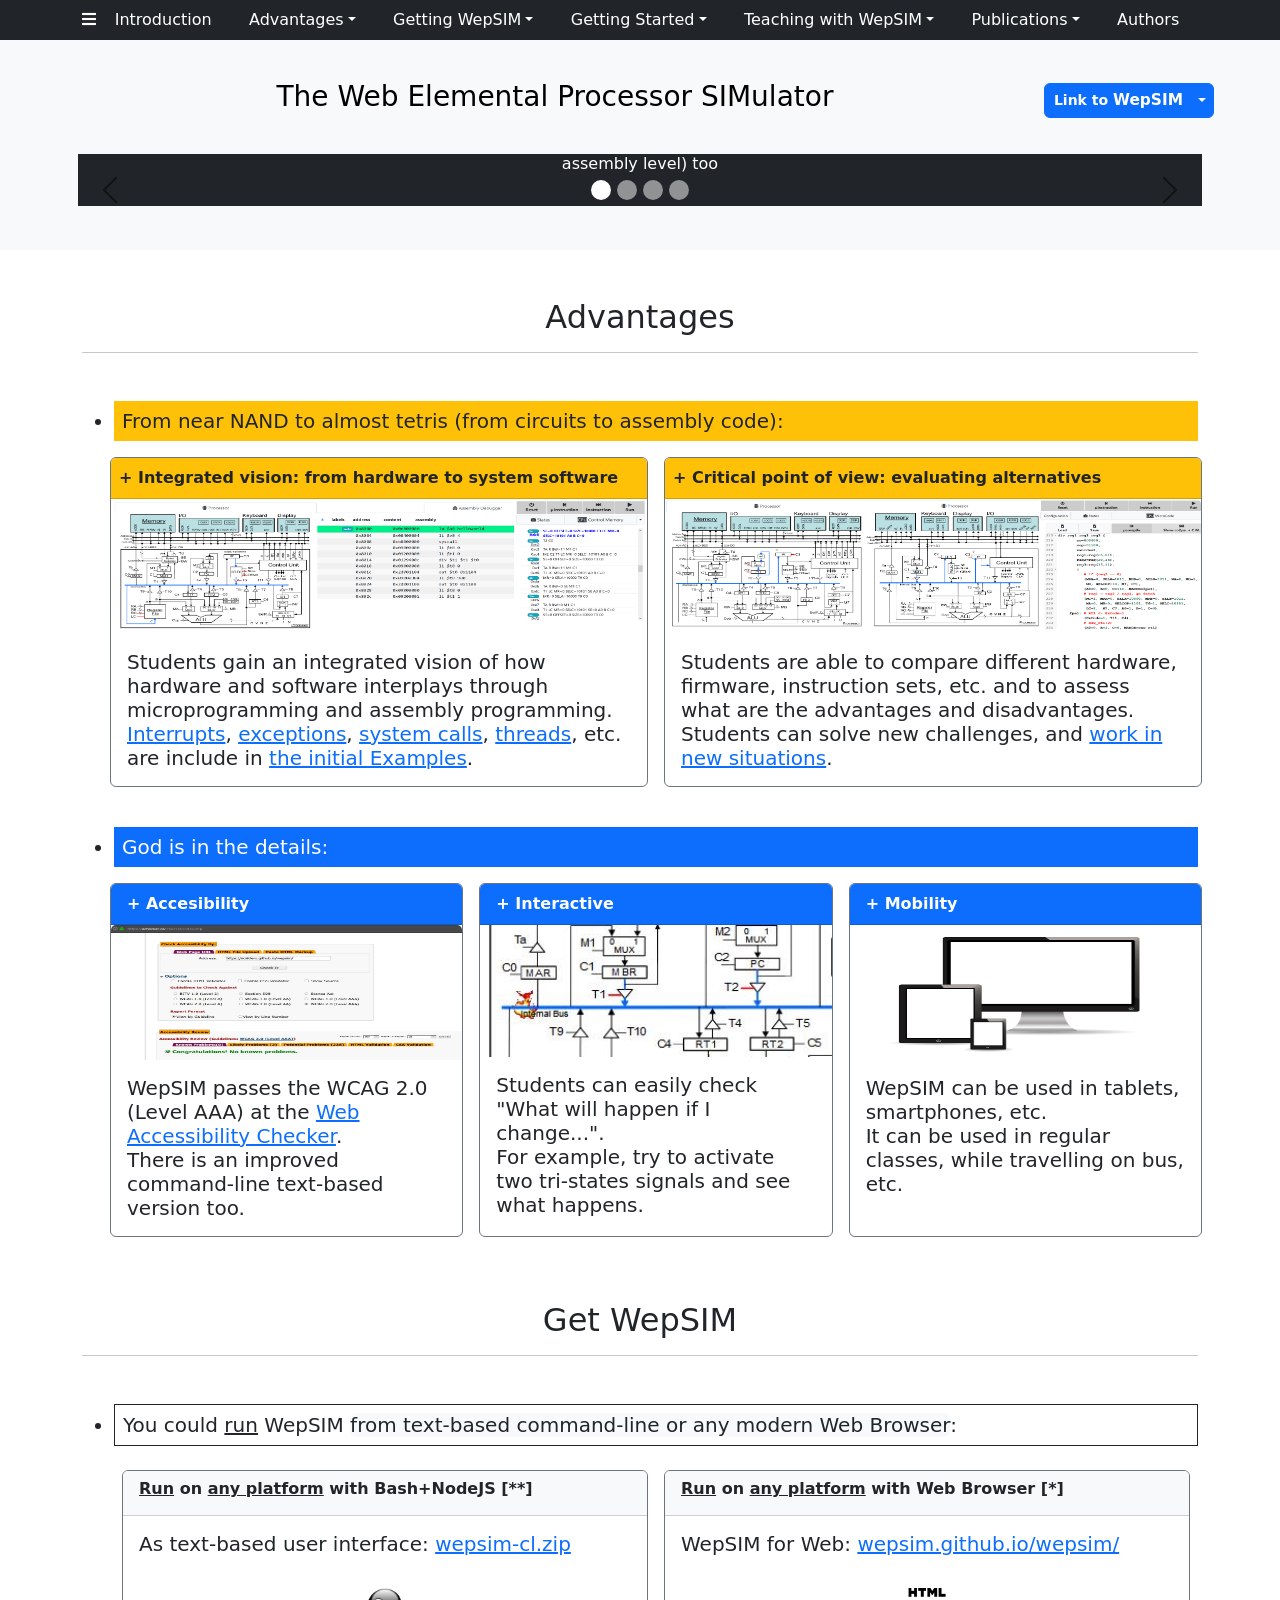
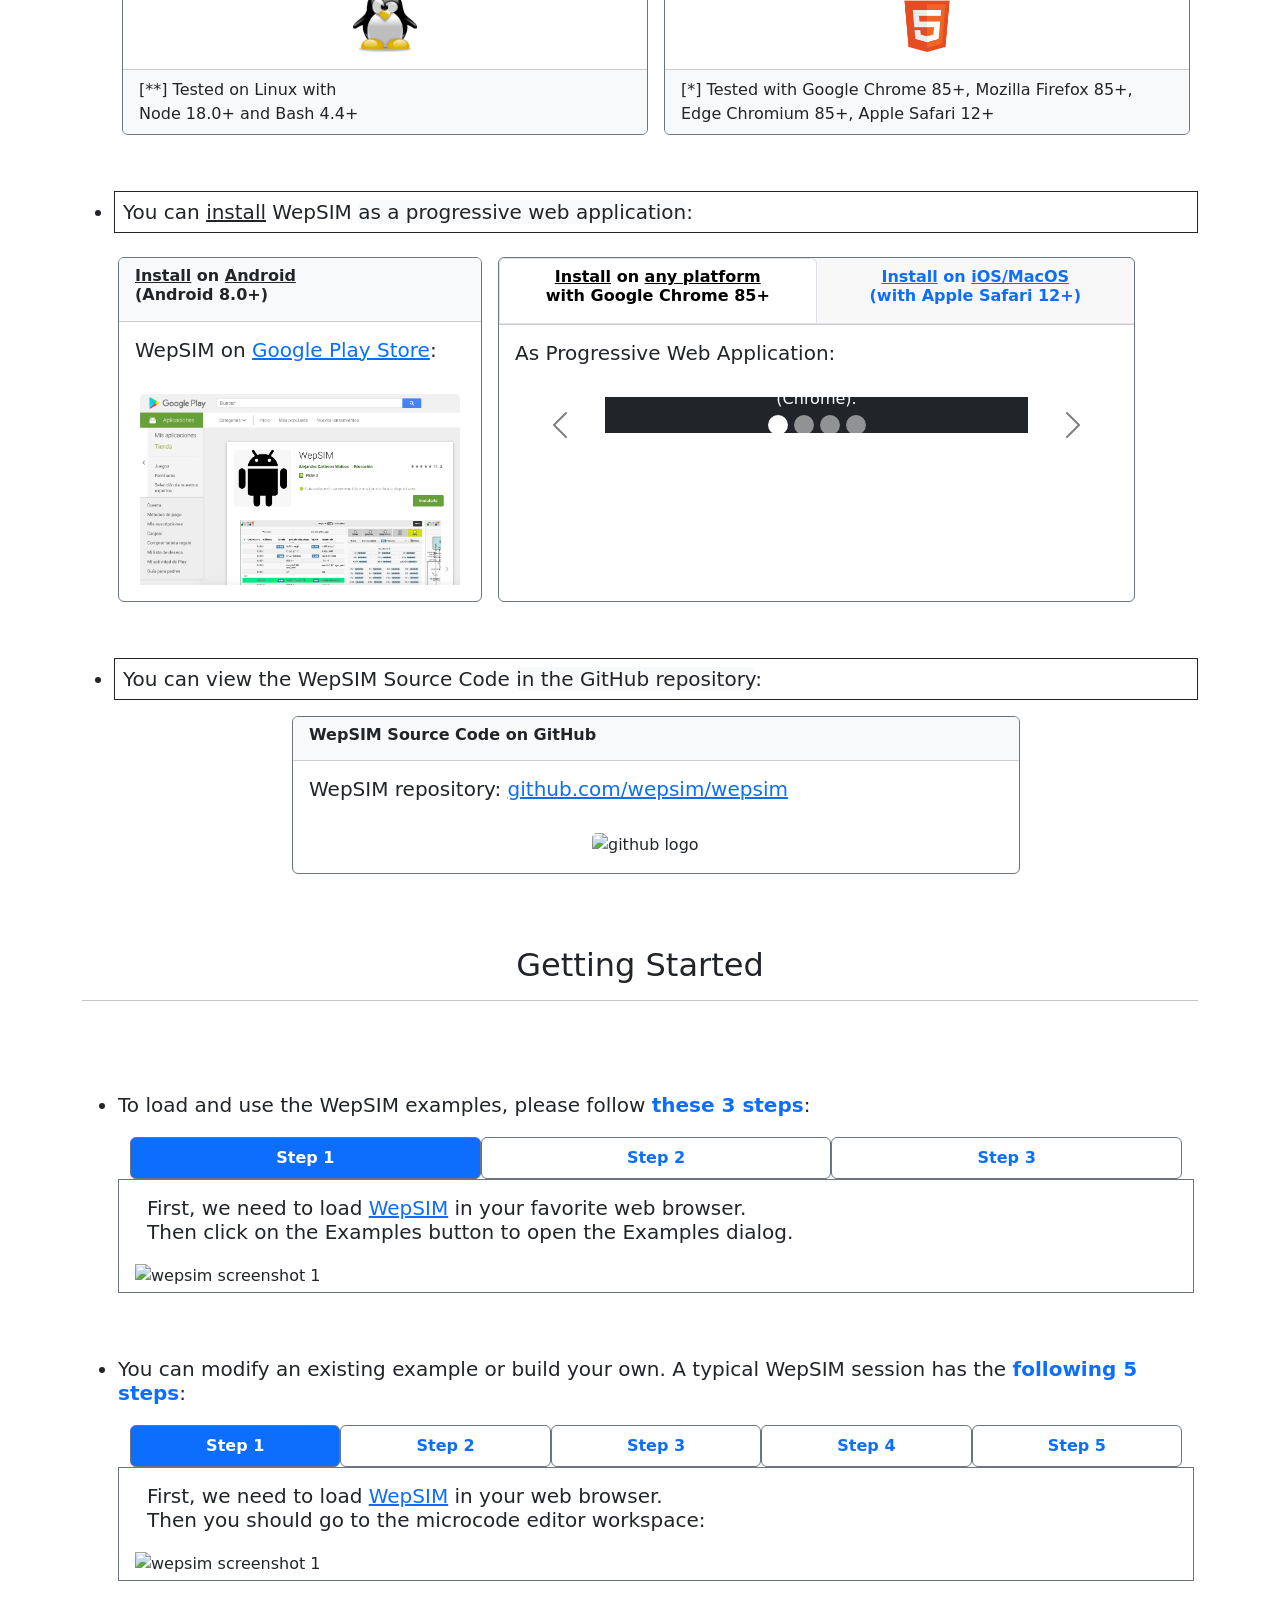
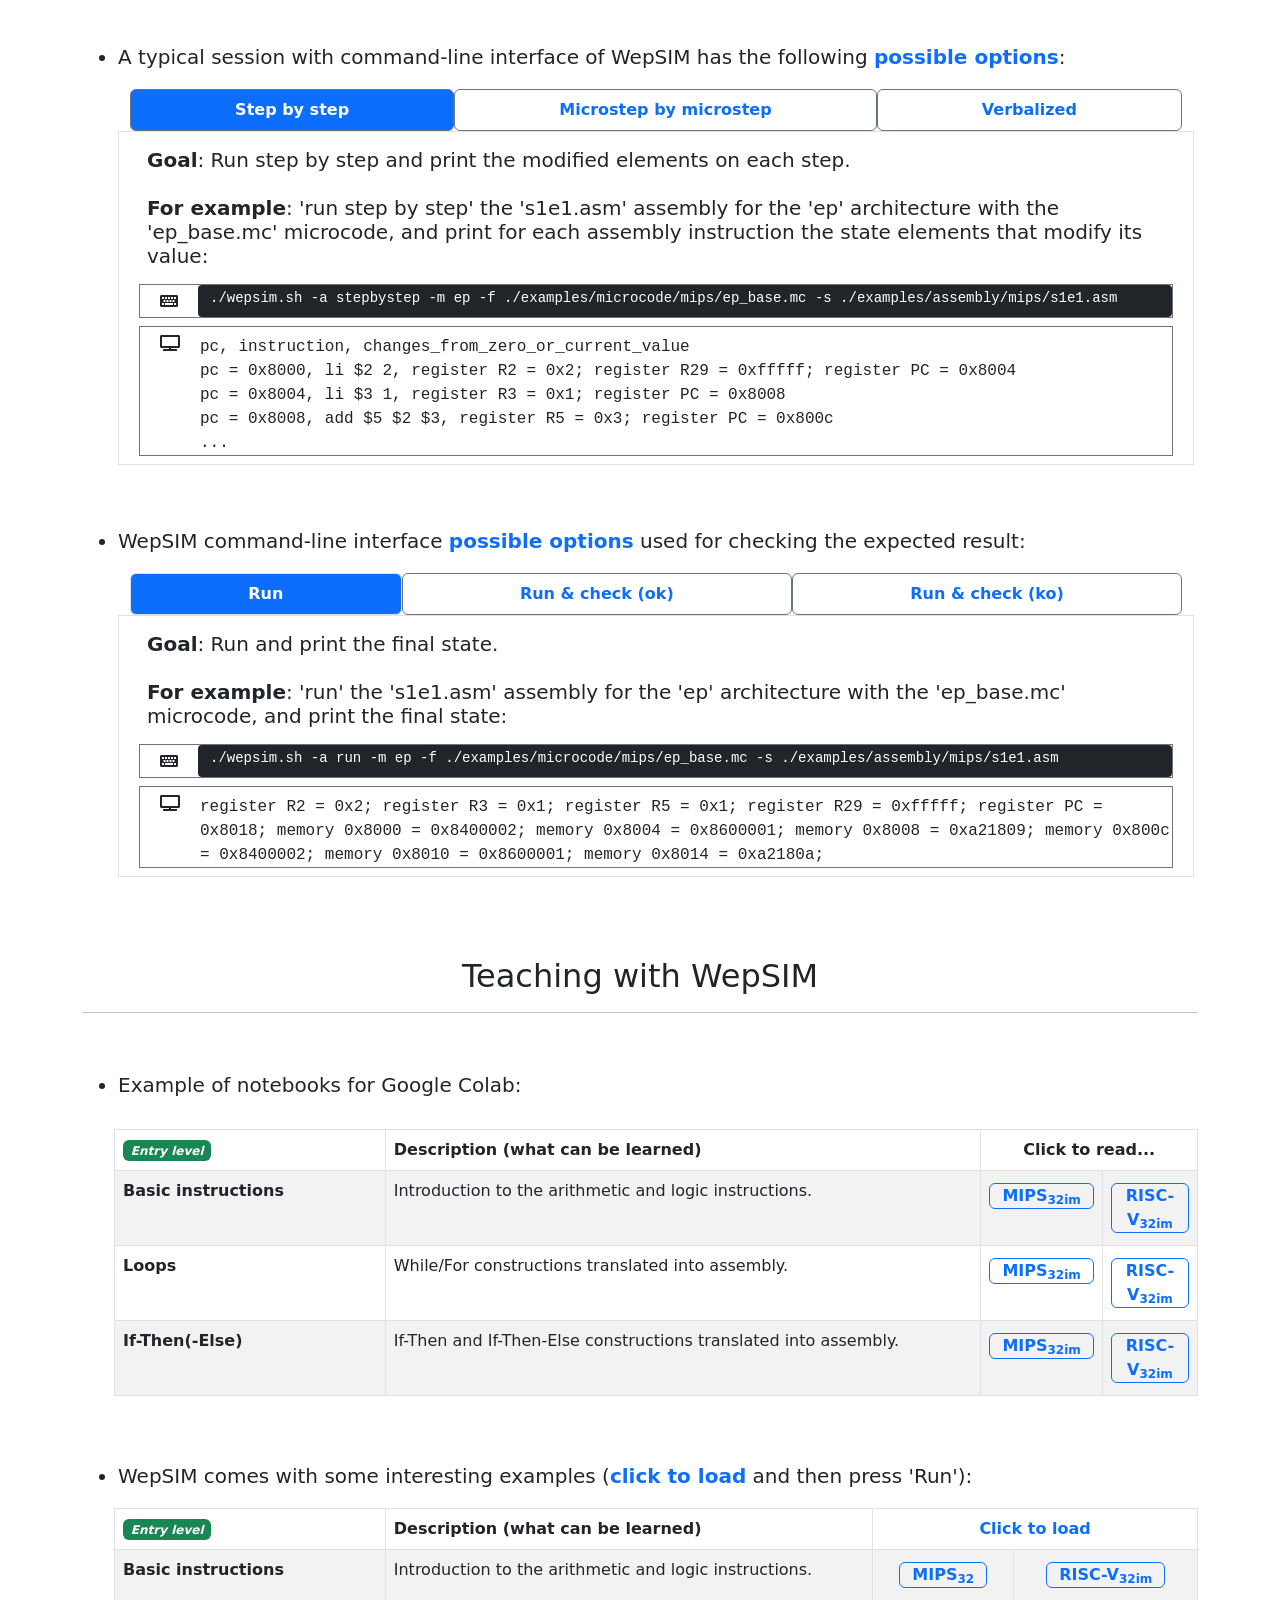
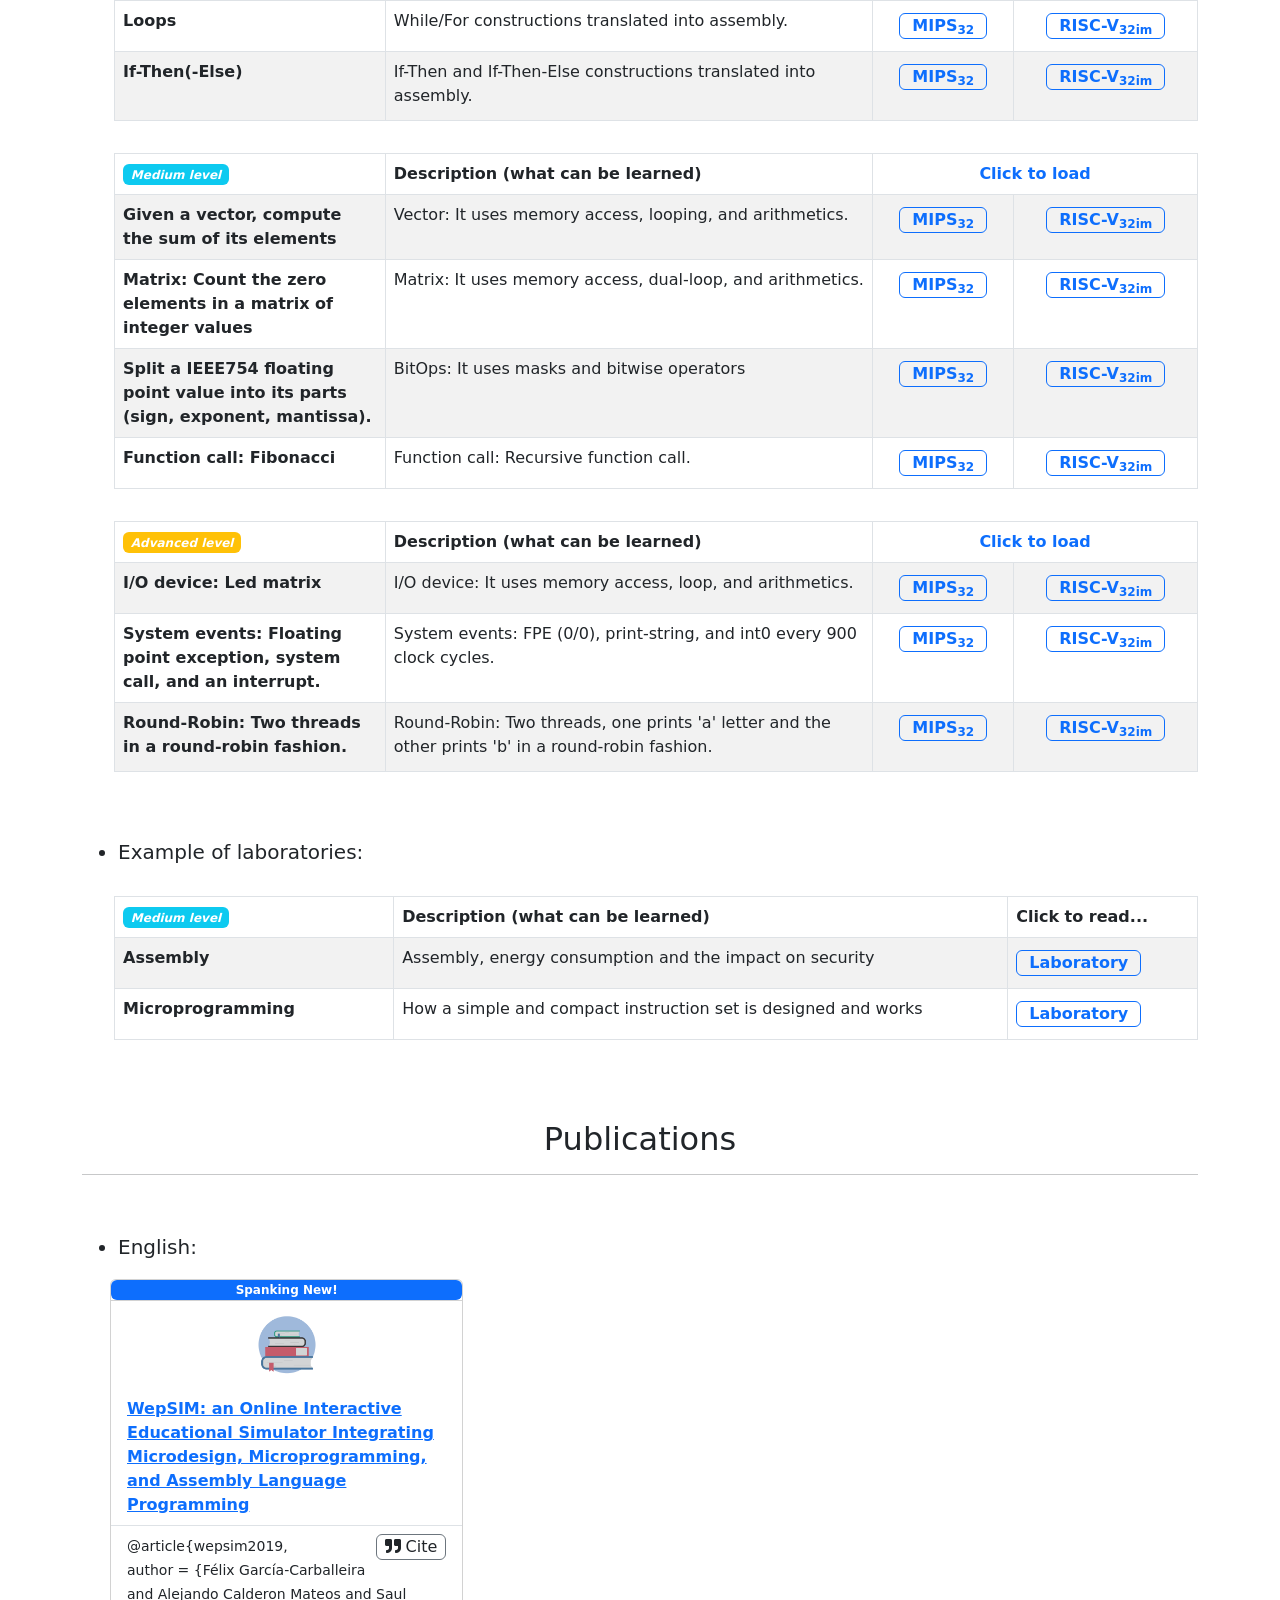
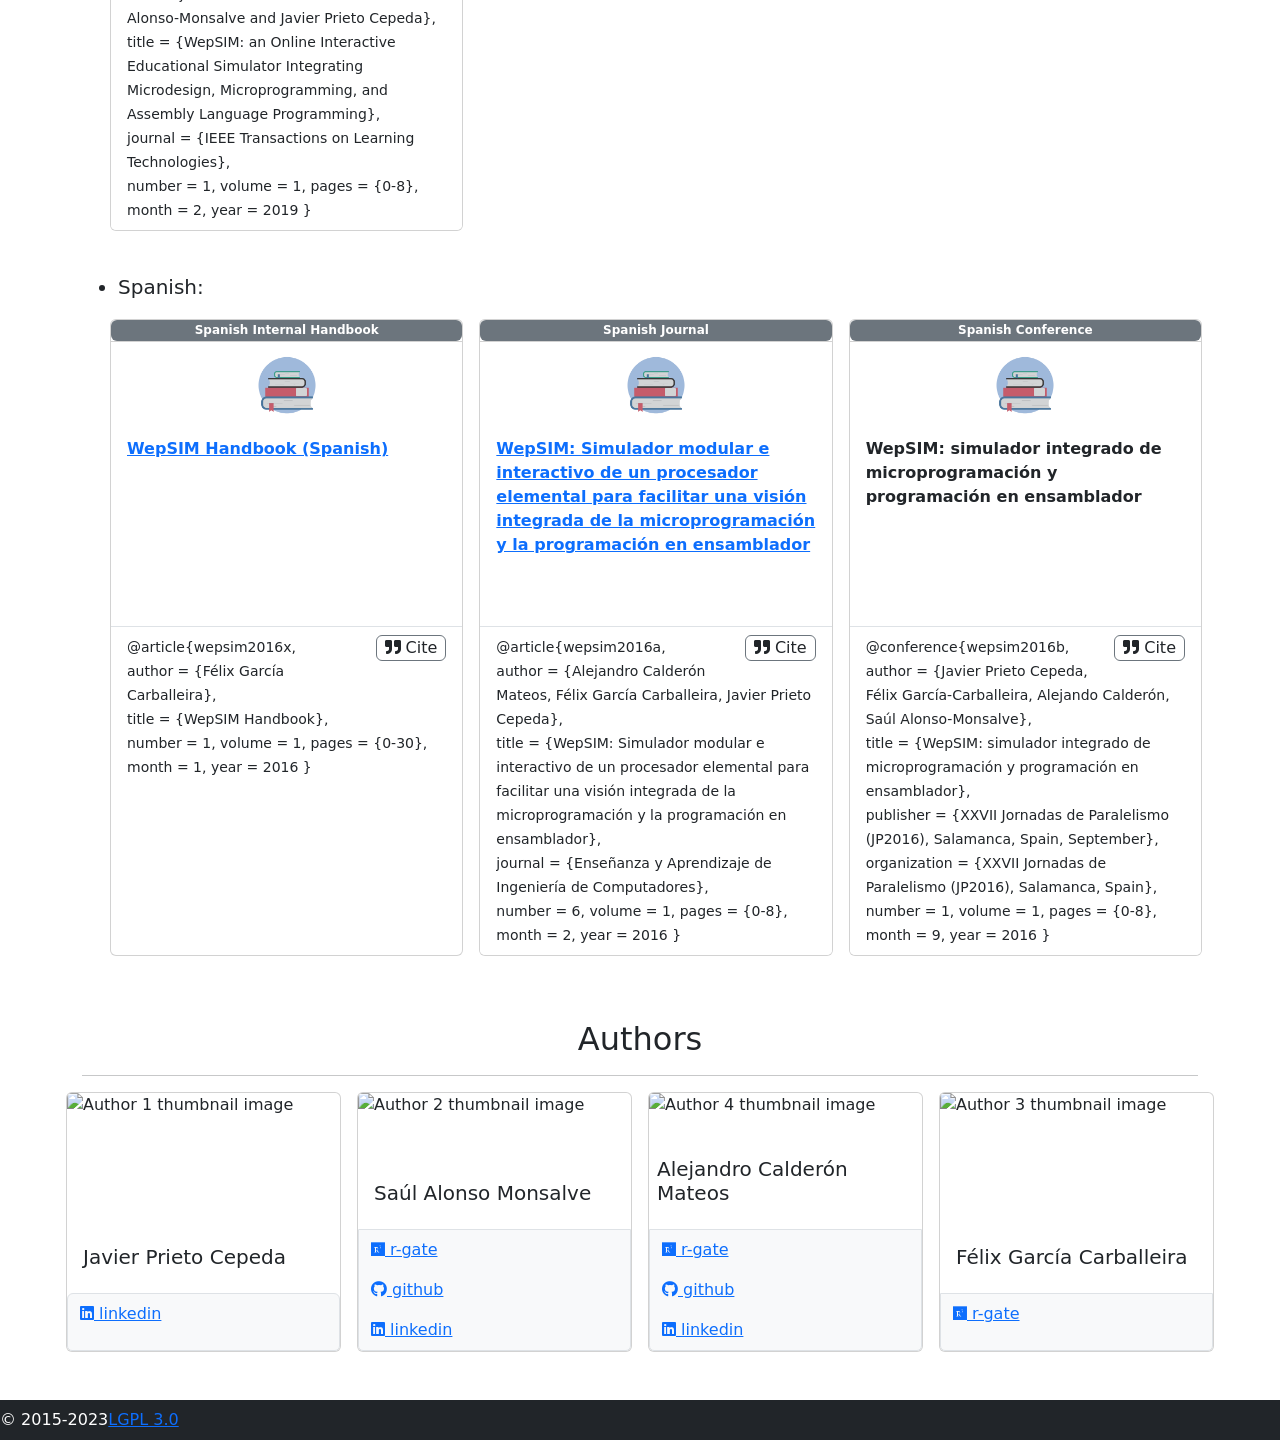
==== commit ec88bdb4: "minor updates" ====
--- a/index.html
+++ b/index.html
@@ -1181,12 +1181,12 @@
 		      Introduction to the arithmetic and logic instructions.
 		    </td>
 		    <td>
-<a class="btn btn-outline-primary py-0 my-1 text-white fw-bold text-justify" href="https://githubtocolab.com/wepsim/wepsim.github.io/blob/master/google_colab/ws_el_basic_mips_v1.ipynb">
+<a class="btn btn-outline-primary py-0 my-1 text-white fw-bold text-justify" href="https://githubtocolab.com/wepsim/wepsim.github.io/blob/master/google_colab/ws_el_basic_mips_v2.ipynb">
 <span class="rounded text-primary fw-bold">MIPS<sub>32im</sub> </span>
 </a>
 		    </td>
 		    <td>
-<a class="btn btn-outline-primary py-0 my-1 text-white fw-bold text-justify" href="https://githubtocolab.com/wepsim/wepsim.github.io/blob/master/google_colab/ws_el_basic_rv_v1.ipynb">
+<a class="btn btn-outline-primary py-0 my-1 text-white fw-bold text-justify" href="https://githubtocolab.com/wepsim/wepsim.github.io/blob/master/google_colab/ws_el_basic_rv_v2.ipynb">
 <span class="rounded text-primary fw-bold">RISC-V<sub>32im</sub> </span>
 </a>
 		    </td>
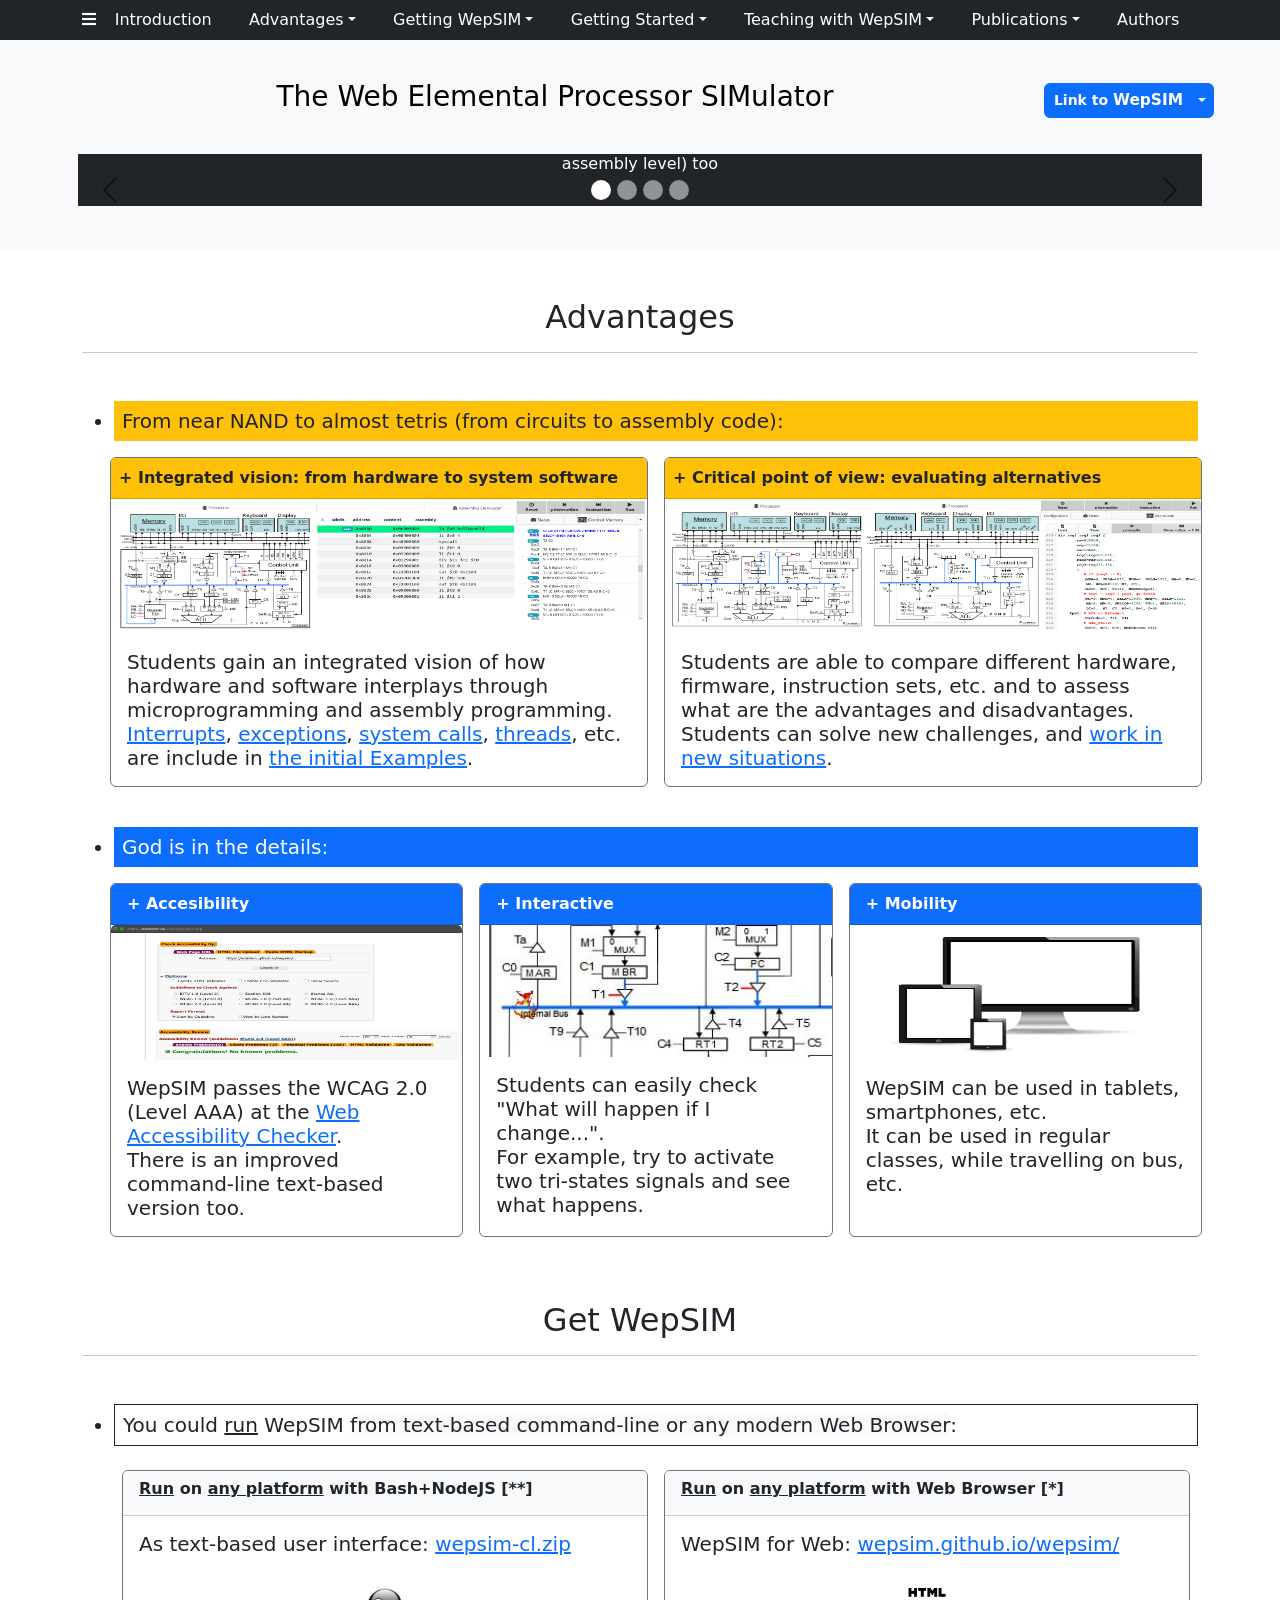
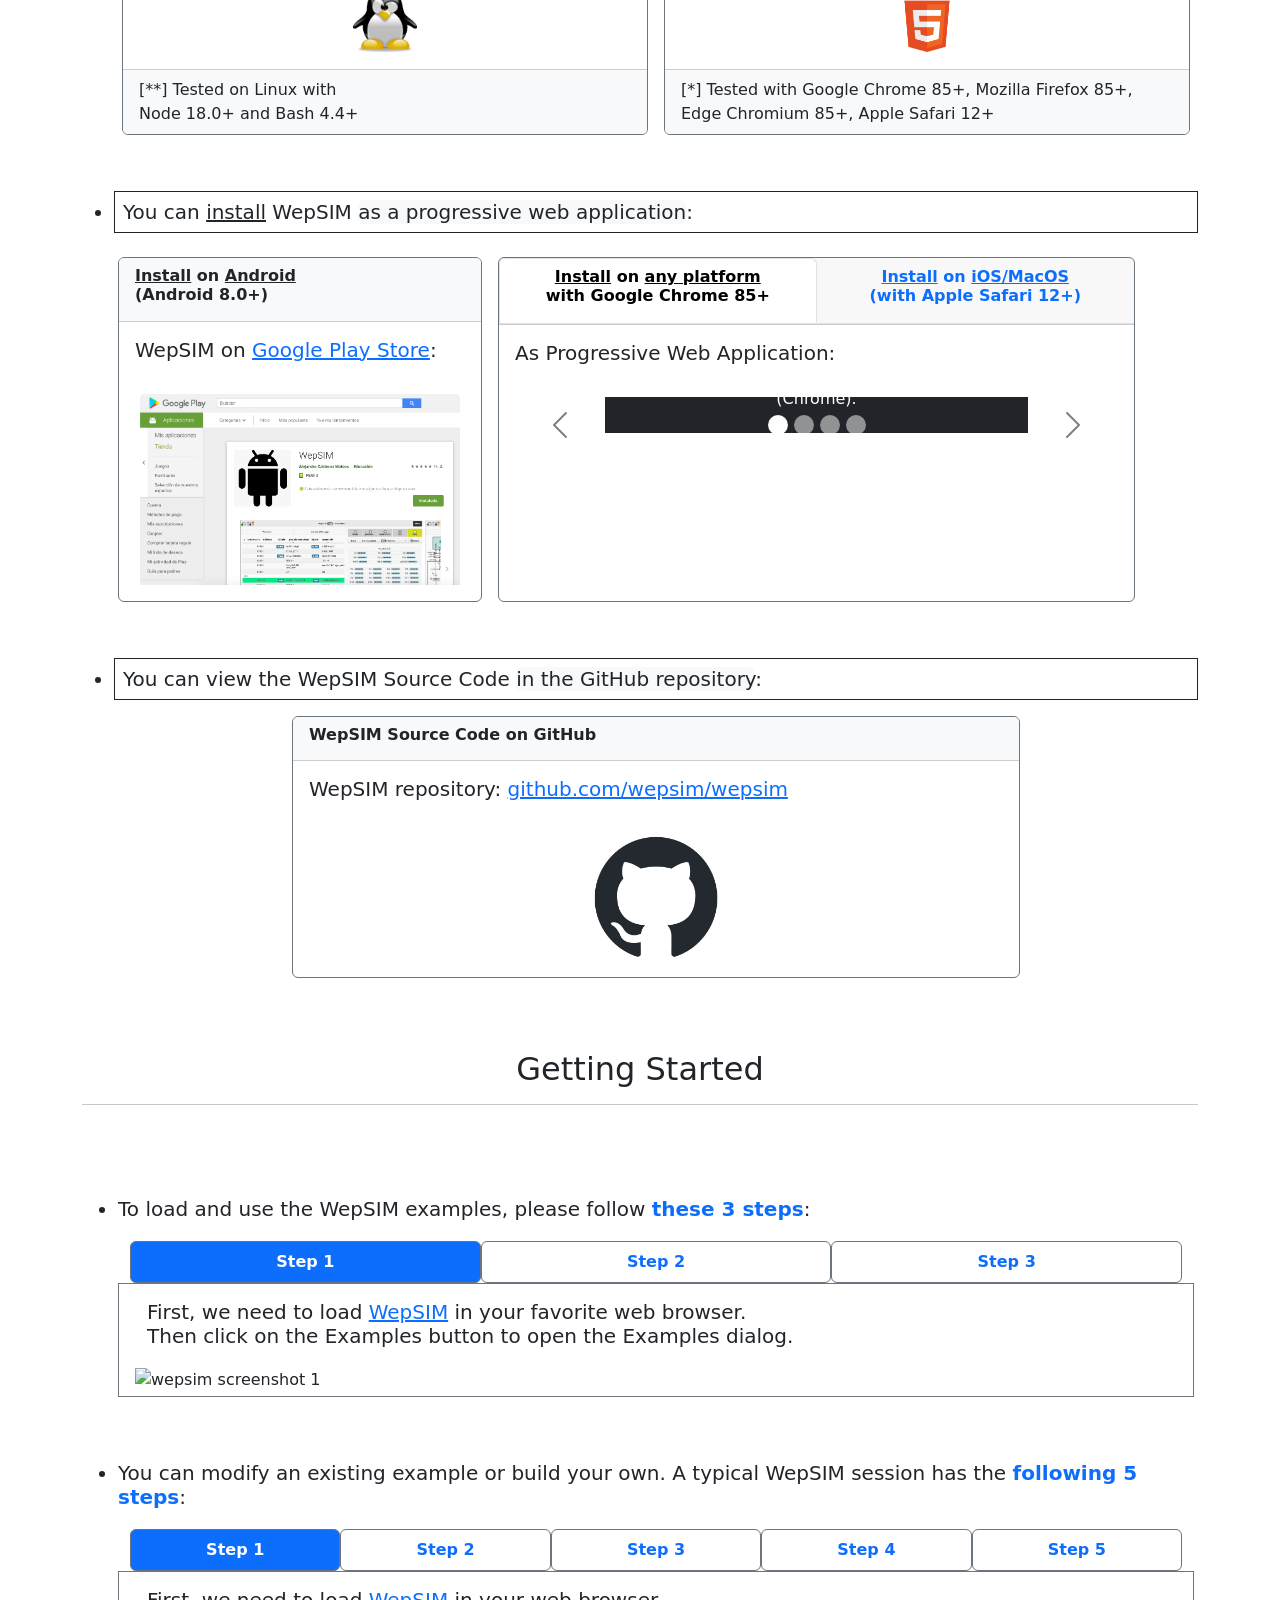
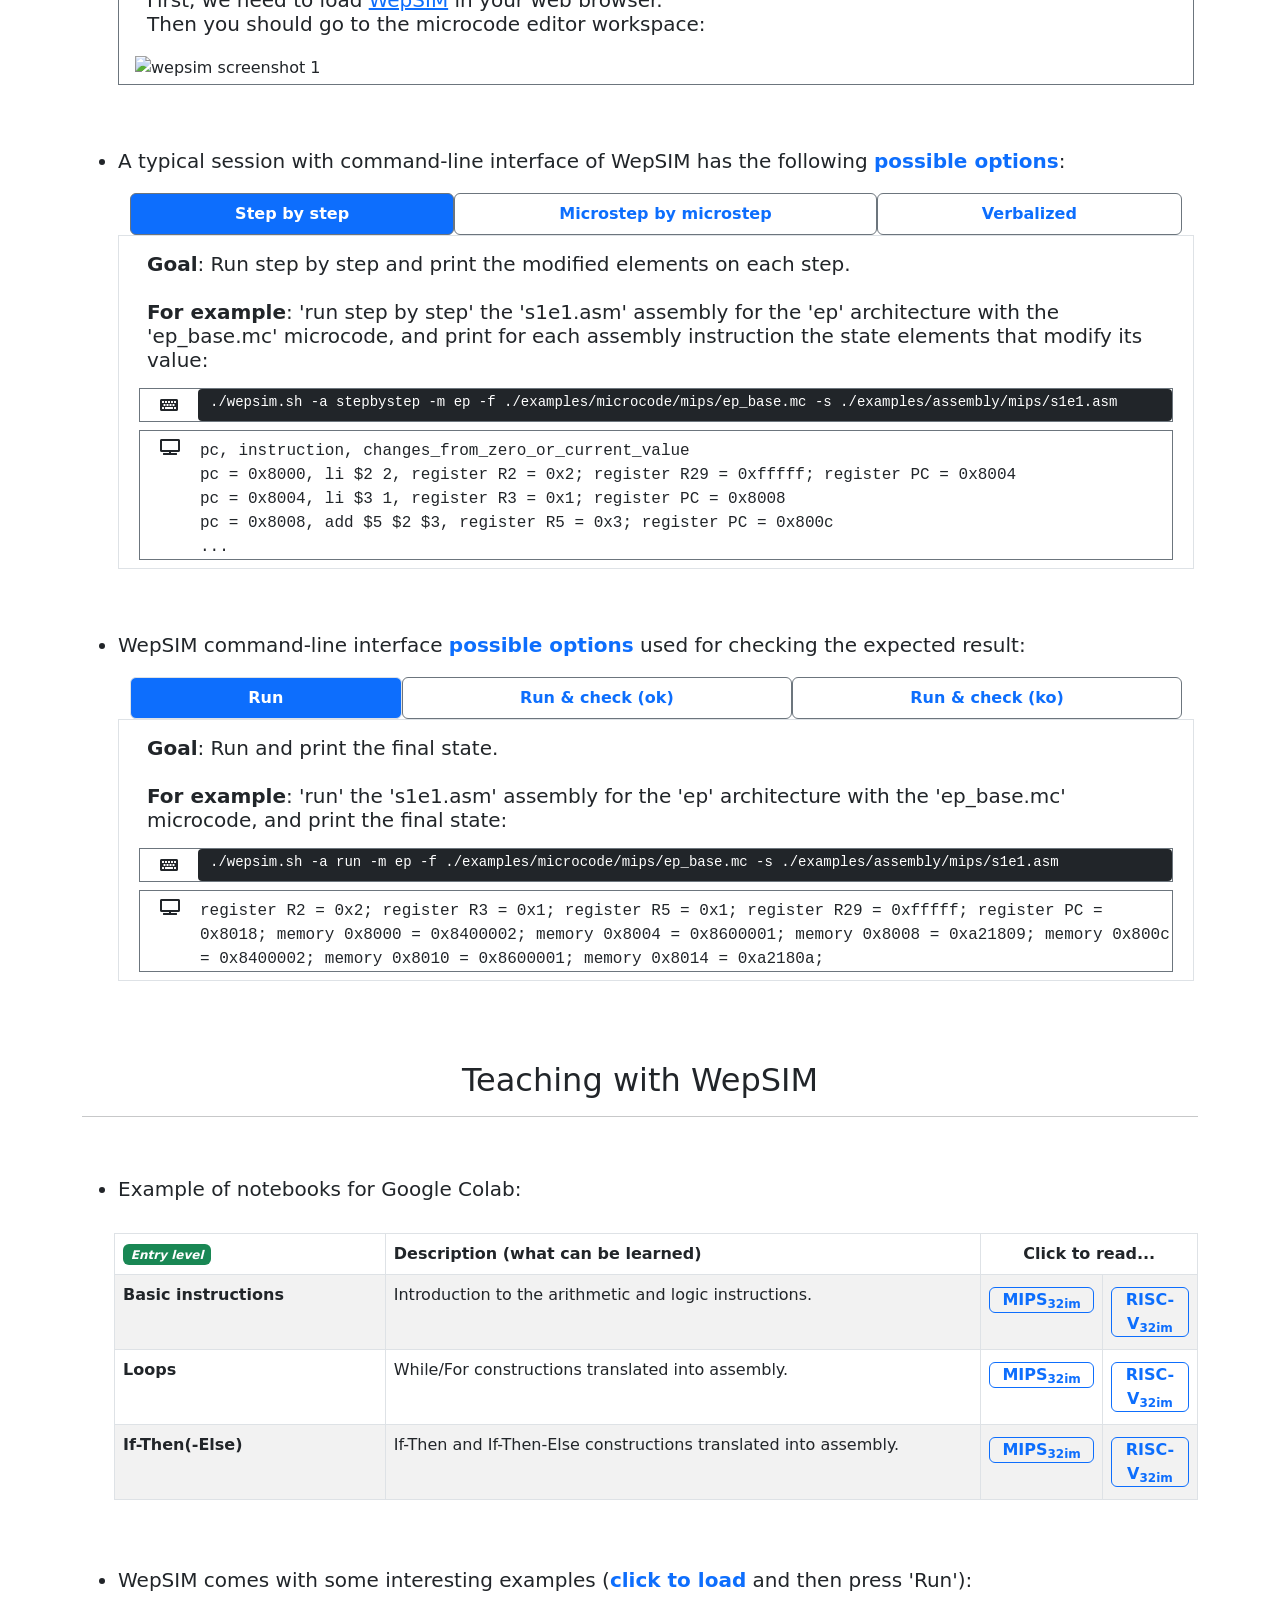
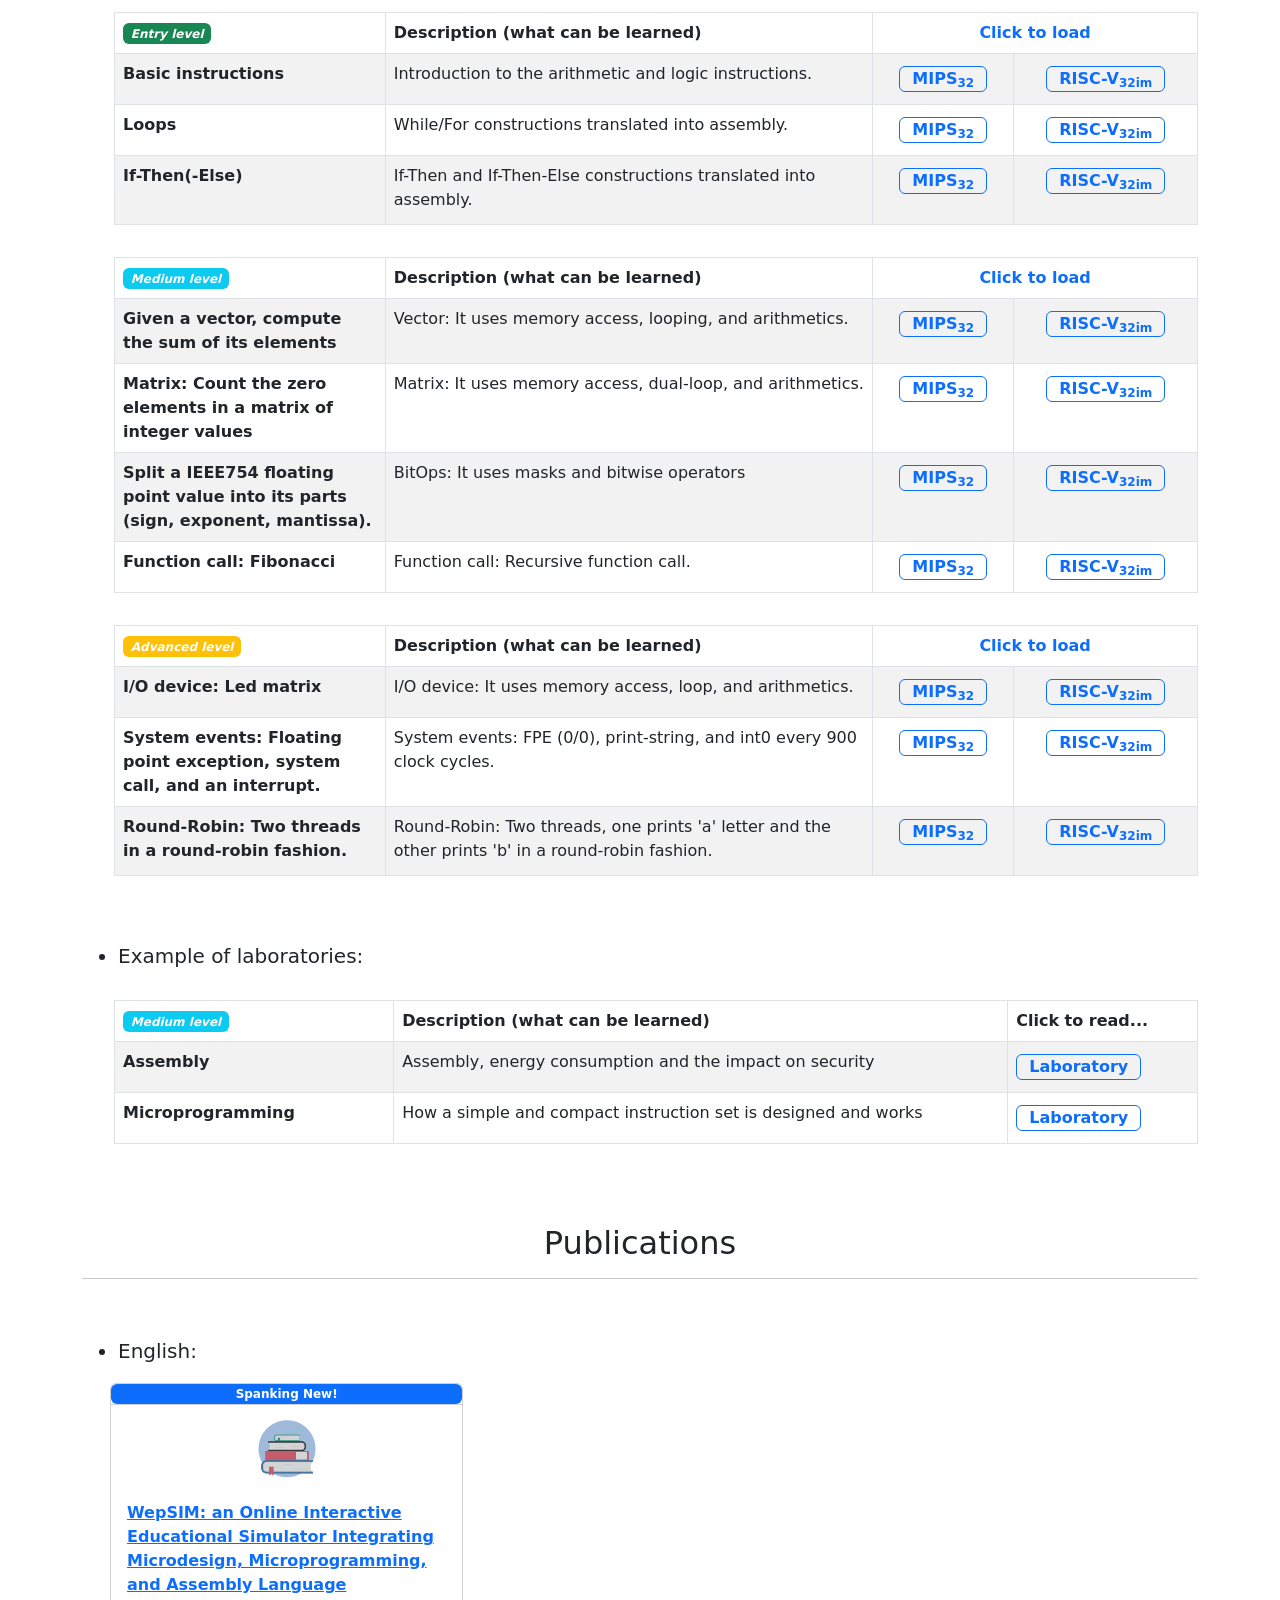
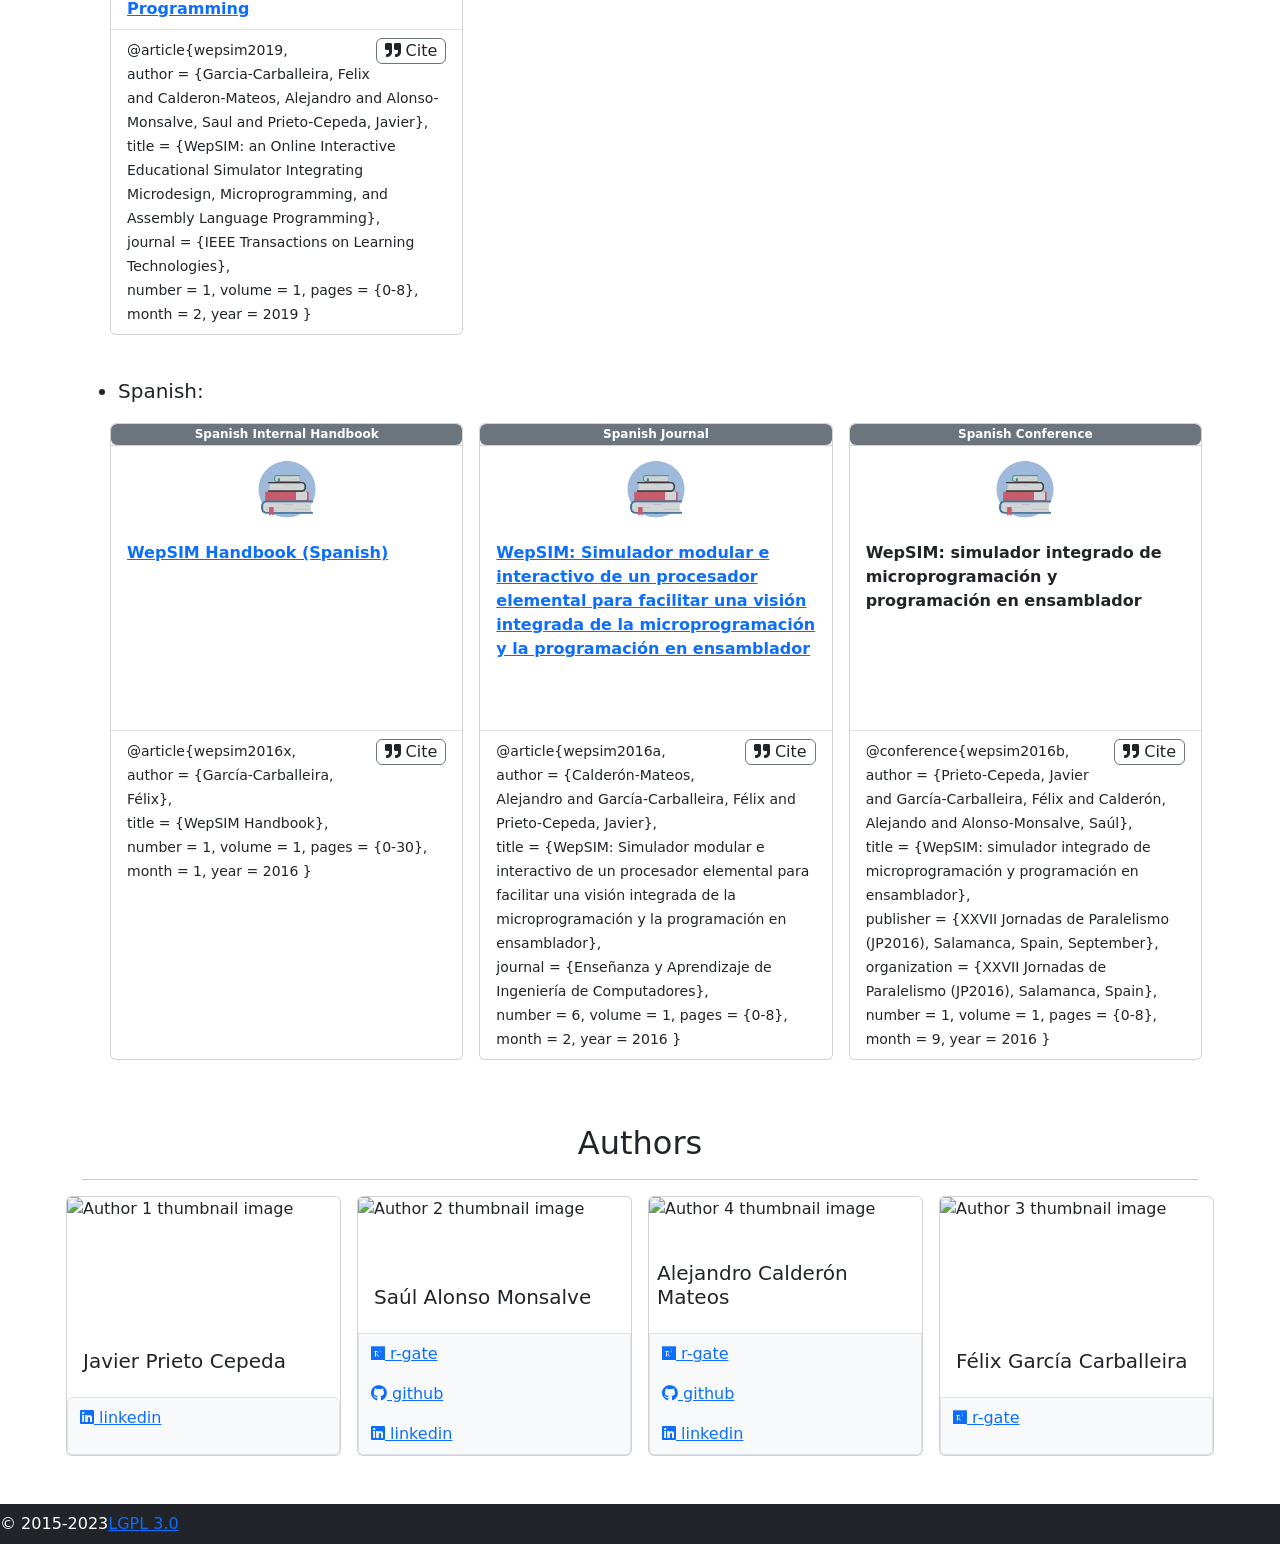
==== commit 0be3416b: "fix citations and github image" ====
--- a/index.html
+++ b/index.html
@@ -700,7 +700,7 @@
 			</h5>
 			<img class="img-responsive card-img-top mx-auto d-block"
 			     style="max-height:20vh !important; max-width:10vw !important;"
-			     src="https://github.githubassets.com/images/modules/logos_page/Octocat.png" alt="github logo">
+			     src="images/github-mark.png" alt="github logo">
 		    </div>
 		  </div>
 
@@ -1597,7 +1597,7 @@
 					</button>
 					<small id="ws19">
 					@article{wepsim2019,<br>
-					  author  = {Félix García-Carballeira and Alejando Calderon Mateos and Saul Alonso-Monsalve and Javier Prieto Cepeda}, <br>
+					  author = {Garcia-Carballeira, Felix and Calderon-Mateos, Alejandro and Alonso-Monsalve, Saul and Prieto-Cepeda, Javier},
 					  title   = {WepSIM: an Online Interactive Educational Simulator Integrating Microdesign, Microprogramming, and Assembly Language Programming},<br>
 					  journal = {IEEE Transactions on Learning Technologies},<br>
 					  number  = 1,
@@ -1645,7 +1645,7 @@
 					</button>
 					<small id="ws16a">
 					@article{wepsim2016x,<br>
-					  author  = {Félix García Carballeira},<br>
+					  author  = {García-Carballeira, Félix},<br>
 					  title   = {WepSIM Handbook},<br>
 					  number  = 1,
 					  volume  = 1,
@@ -1675,7 +1675,7 @@
 					</button>
 					<small id="ws16b">
 					@article{wepsim2016a,<br>
-					  author  = {Alejandro Calderón Mateos, Félix García Carballeira, Javier Prieto Cepeda},<br>
+					  author  = {Calderón-Mateos, Alejandro and García-Carballeira, Félix and Prieto-Cepeda, Javier},<br>
 					  title   = {WepSIM: Simulador modular e interactivo de un procesador elemental para facilitar una visión integrada de la microprogramación y la programación en ensamblador},<br>
 					  journal = {Enseñanza y Aprendizaje de Ingeniería de Computadores},<br>
 					  number  = 6,
@@ -1706,7 +1706,7 @@
 					</button>
 					<small id="ws16c">
 					@conference{wepsim2016b,<br>
-					  author  = {Javier Prieto Cepeda, Félix García-Carballeira, Alejando Calderón, Saúl Alonso-Monsalve}, <br>
+					  author  = {Prieto-Cepeda, Javier and García-Carballeira, Félix and Calderón, Alejando and Alonso-Monsalve, Saúl}, <br>
 					  title   = {WepSIM: simulador integrado de microprogramación y programación en ensamblador},<br>
 					  publisher = {XXVII Jornadas de Paralelismo (JP2016), Salamanca, Spain, September},<br>
                                           organization = {XXVII Jornadas de Paralelismo (JP2016), Salamanca, Spain},<br>
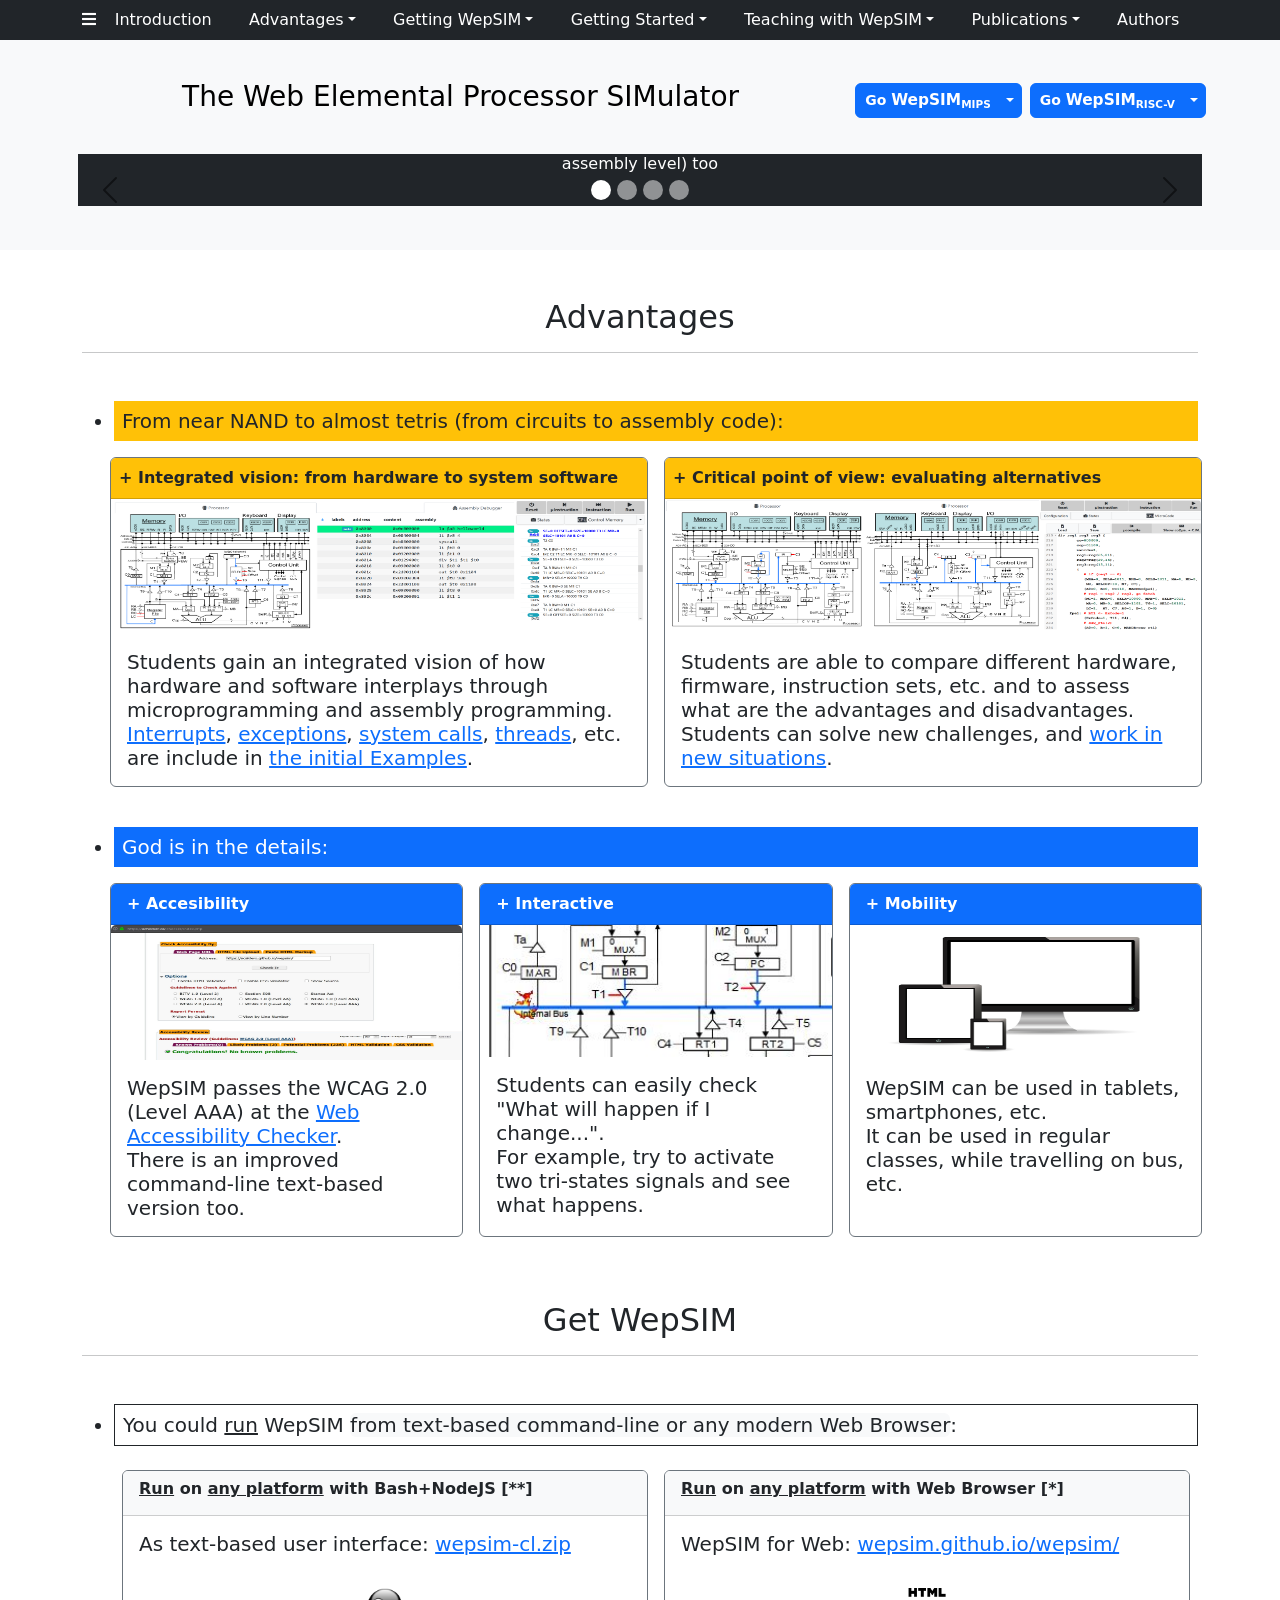
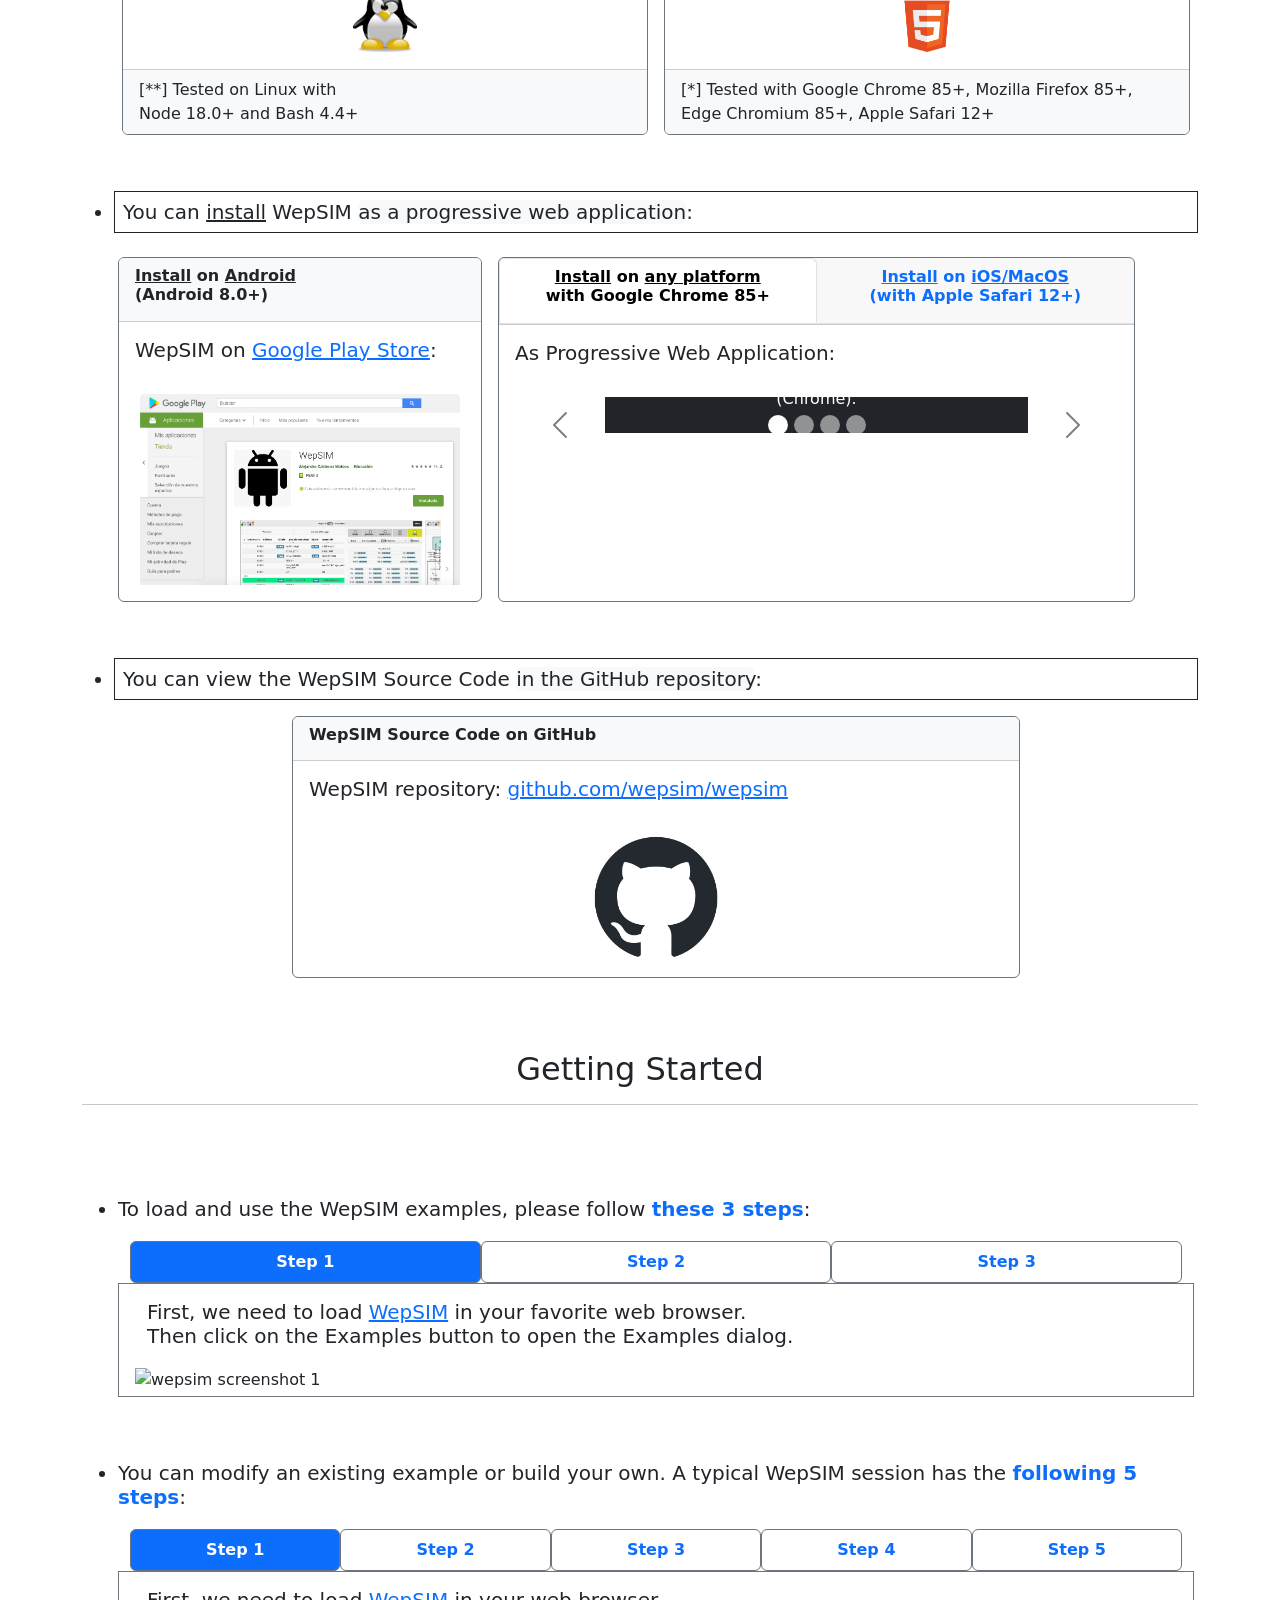
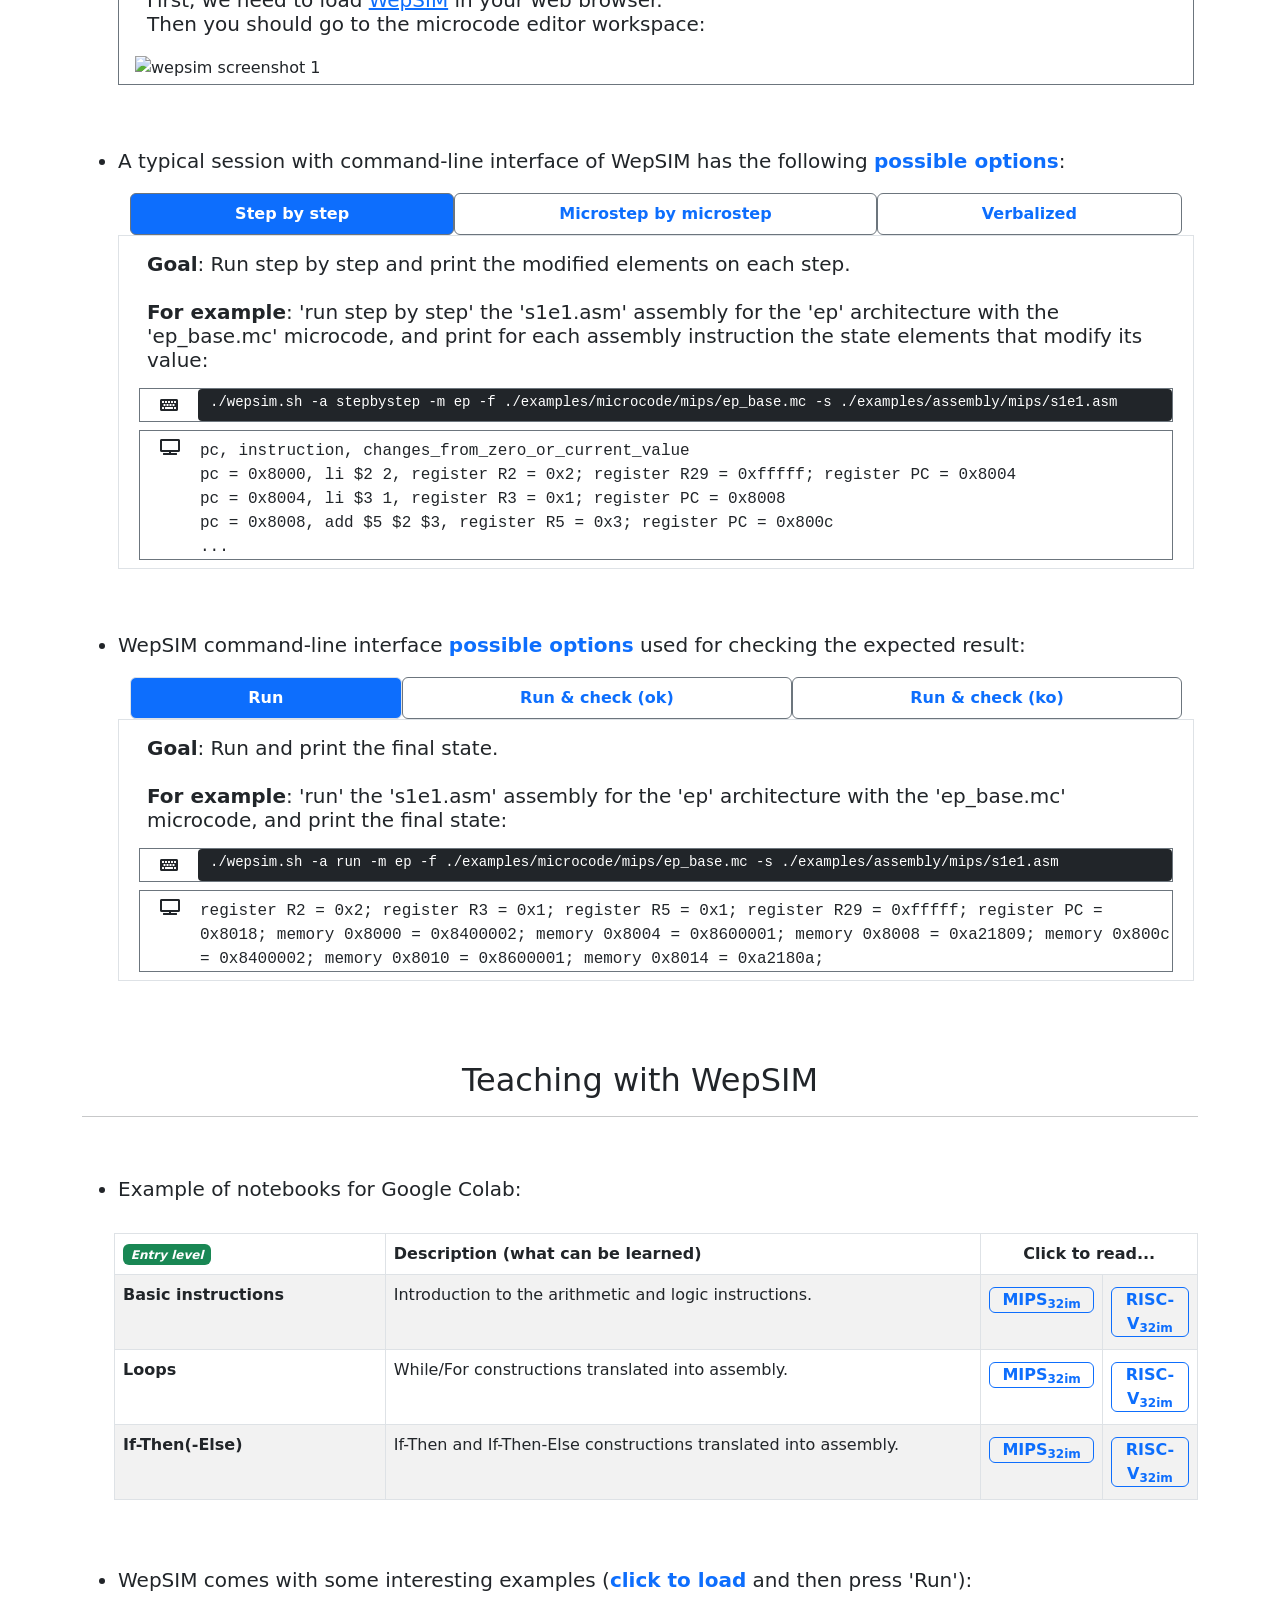
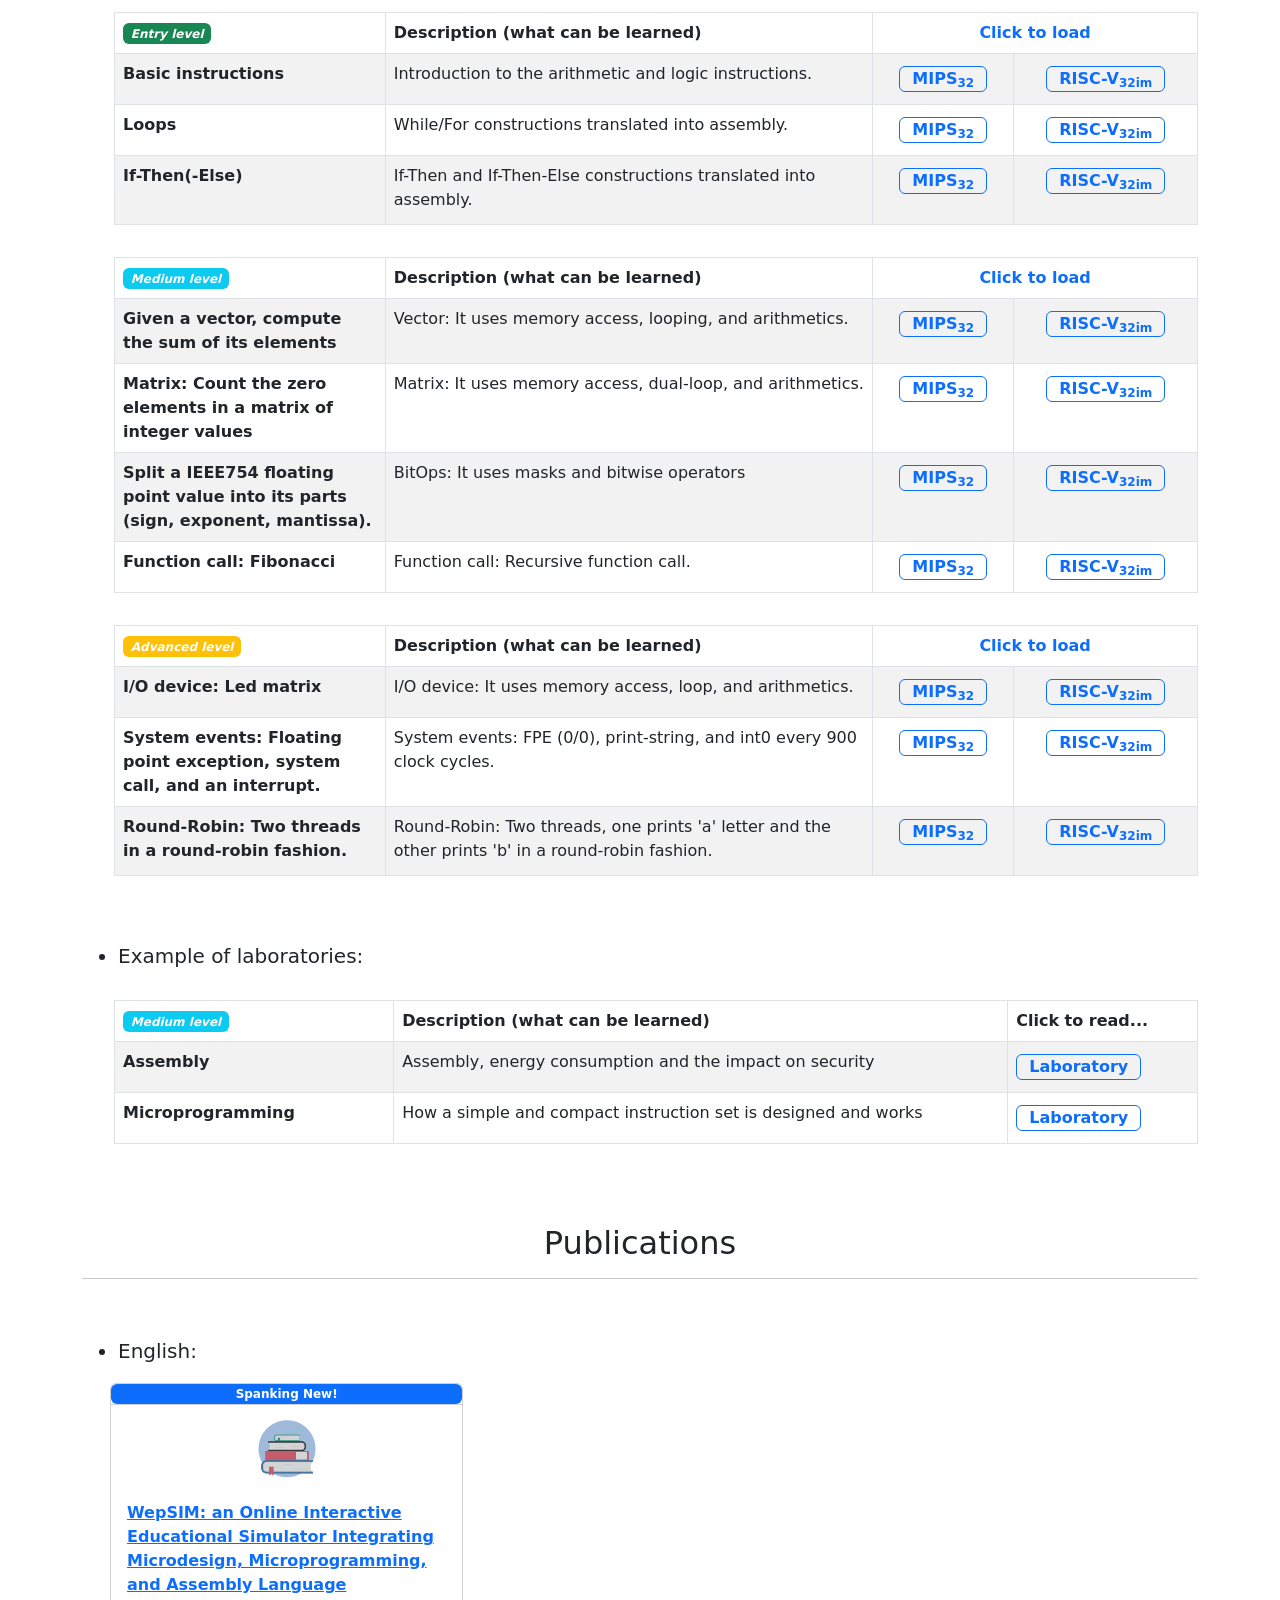
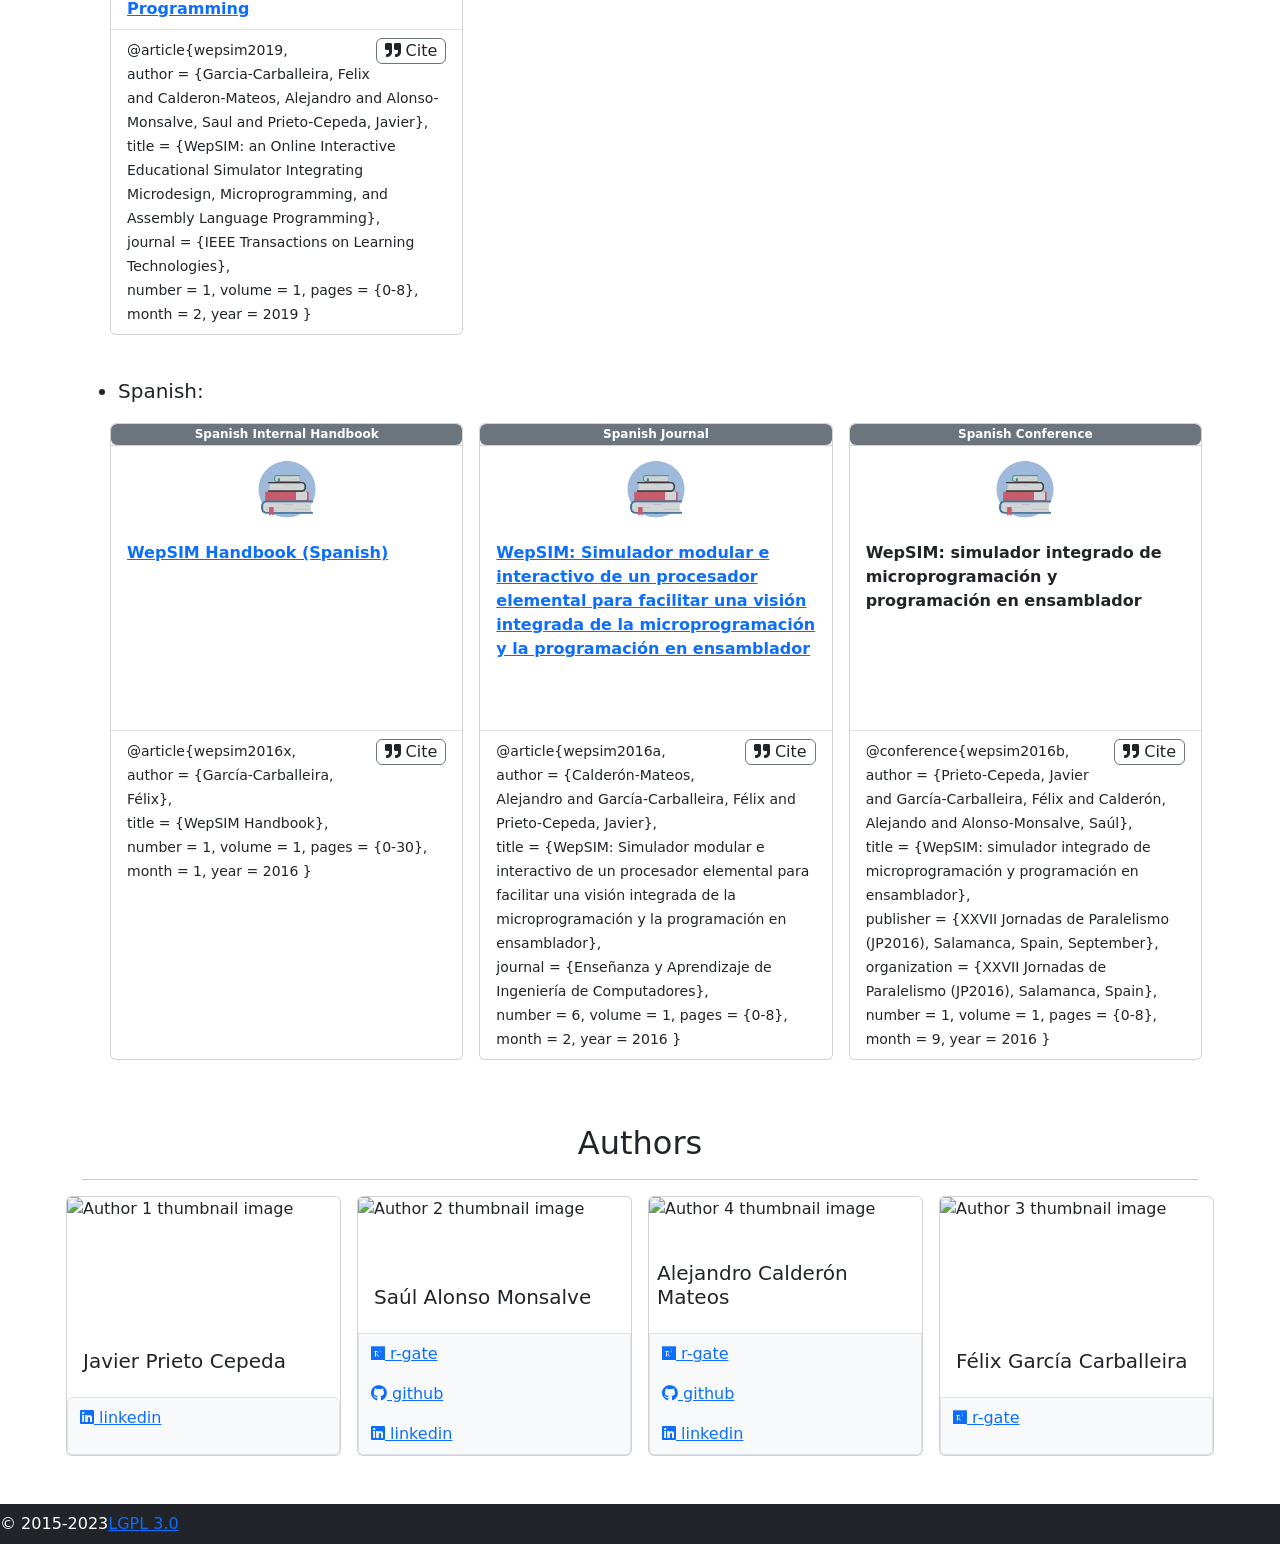
==== commit c1121e87: "minor update on link-to" ====
--- a/index.html
+++ b/index.html
@@ -148,11 +148,12 @@
       <div class="container px-2">
           <div class="row d-flex align-content-center flex-wrap py-4">
 	     <div class="col text-black m-auto"
-                  ><h3>The Web Elemental Processor SIMulator</h3></div>
+                  ><h3>The Web Elemental Processor SIMulator</h3>
+	     </div>
 
 	     <div class="btn-group col-auto btn btn-sm btn-primary p-0 m-auto">
 		  <a class="btn btn-sm btn-primary"
-		     href="https://wepsim.github.io/wepsim/ws_dist/wepsim-classic.html?mode=ep&examples_set=MIPS&example=11&simulator=assembly:screen"><strong>Link to <span style="font-size:110%">WepSIM</span></strong></a>
+		     href="https://wepsim.github.io/wepsim/ws_dist/wepsim-classic.html?mode=ep&examples_set=MIPS&example=11&simulator=assembly:screen"><strong>Go <span style="font-size:110%">WepSIM</span><sub>MIPS</sub></strong></a>
 		  <button type="button" class="btn btn-sm btn-primary dropdown-toggle dropdown-toggle-split" data-bs-toggle="dropdown" aria-expanded="false">
 		    <span class="visually-hidden">Toggle Dropdown</span>
 		  </button>
@@ -160,13 +161,27 @@
                     <h6 class="text-secondary mb-1">Processor view...</h6>
 		    <li><a class="dropdown-item" href="https://wepsim.github.io/wepsim/ws_dist/wepsim-classic.html?mode=ep&examples_set=MIPS&example=11&simulator=microcode:registers&notify=false">mips + registers</a></li>
 		    <li><a class="dropdown-item" href="https://wepsim.github.io/wepsim/ws_dist/wepsim-classic.html?mode=ep&examples_set=MIPS&example=11&simulator=microcode:screen&notify=false">mips + screen</a></li>
-		    <li><a class="dropdown-item" href="https://wepsim.github.io/wepsim/ws_dist/wepsim-classic.html?mode=ep&examples_set=RISCV&example=14&simulator=microcode:registers&notify=false">risc-v + registers</a></li>
-		    <li><a class="dropdown-item" href="https://wepsim.github.io/wepsim/ws_dist/wepsim-classic.html?mode=ep&examples_set=RISCV&example=14&simulator=microcode:screen&notify=false">risc-v + screen</a></li>
 
 		    <li><hr class="dropdown-divider"></li>
                     <h6 class="text-secondary mb-1">Assembly view...</h6>
 		    <li><a class="dropdown-item" href="https://wepsim.github.io/wepsim/ws_dist/wepsim-classic.html?mode=ep&examples_set=MIPS&example=11&simulator=assembly:registers&notify=false">mips assembly + registers</a></li>
 		    <li><a class="dropdown-item" href="https://wepsim.github.io/wepsim/ws_dist/wepsim-classic.html?mode=ep&examples_set=MIPS&example=11&simulator=assembly:screen&notify=false">mips assembly + screen</a></li>
+		  </ul>
+	     </div>
+
+	     <div class="btn-group col-auto btn btn-sm btn-primary p-0 my-auto mx-2">
+		  <a class="btn btn-sm btn-primary"
+		     href="https://wepsim.github.io/wepsim/ws_dist/wepsim-classic.html?mode=ep&examples_set=RISCV&example=14&simulator=assembly:screen"><strong>Go <span style="font-size:110%">WepSIM</span><sub>RISC-V</sub></strong></a>
+		  <button type="button" class="btn btn-sm btn-primary dropdown-toggle dropdown-toggle-split" data-bs-toggle="dropdown" aria-expanded="false">
+		    <span class="visually-hidden">Toggle Dropdown</span>
+		  </button>
+		  <ul class="dropdown-menu">
+                    <h6 class="text-secondary mb-1">Processor view...</h6>
+		    <li><a class="dropdown-item" href="https://wepsim.github.io/wepsim/ws_dist/wepsim-classic.html?mode=ep&examples_set=RISCV&example=14&simulator=microcode:registers&notify=false">risc-v + registers</a></li>
+		    <li><a class="dropdown-item" href="https://wepsim.github.io/wepsim/ws_dist/wepsim-classic.html?mode=ep&examples_set=RISCV&example=14&simulator=microcode:screen&notify=false">risc-v + screen</a></li>
+
+		    <li><hr class="dropdown-divider"></li>
+                    <h6 class="text-secondary mb-1">Assembly view...</h6>
 		    <li><a class="dropdown-item" href="https://wepsim.github.io/wepsim/ws_dist/wepsim-classic.html?mode=ep&examples_set=RISCV&example=14&simulator=assembly:registers&notify=false">rv assembly + registers</a></li>
 		    <li><a class="dropdown-item" href="https://wepsim.github.io/wepsim/ws_dist/wepsim-classic.html?mode=ep&examples_set=RISCV&example=14&simulator=assembly:screen&notify=false">rv assembly + screen</a></li>
 		    <li><a class="dropdown-item" href="https://wepsim.github.io/wepsim/ws_dist/wepsim-classic.html?mode=ep&examples_set=RISCV&example=19&simulator=assembly:ledmatrix&notify=false">risc-v + led-matrix</a></li>
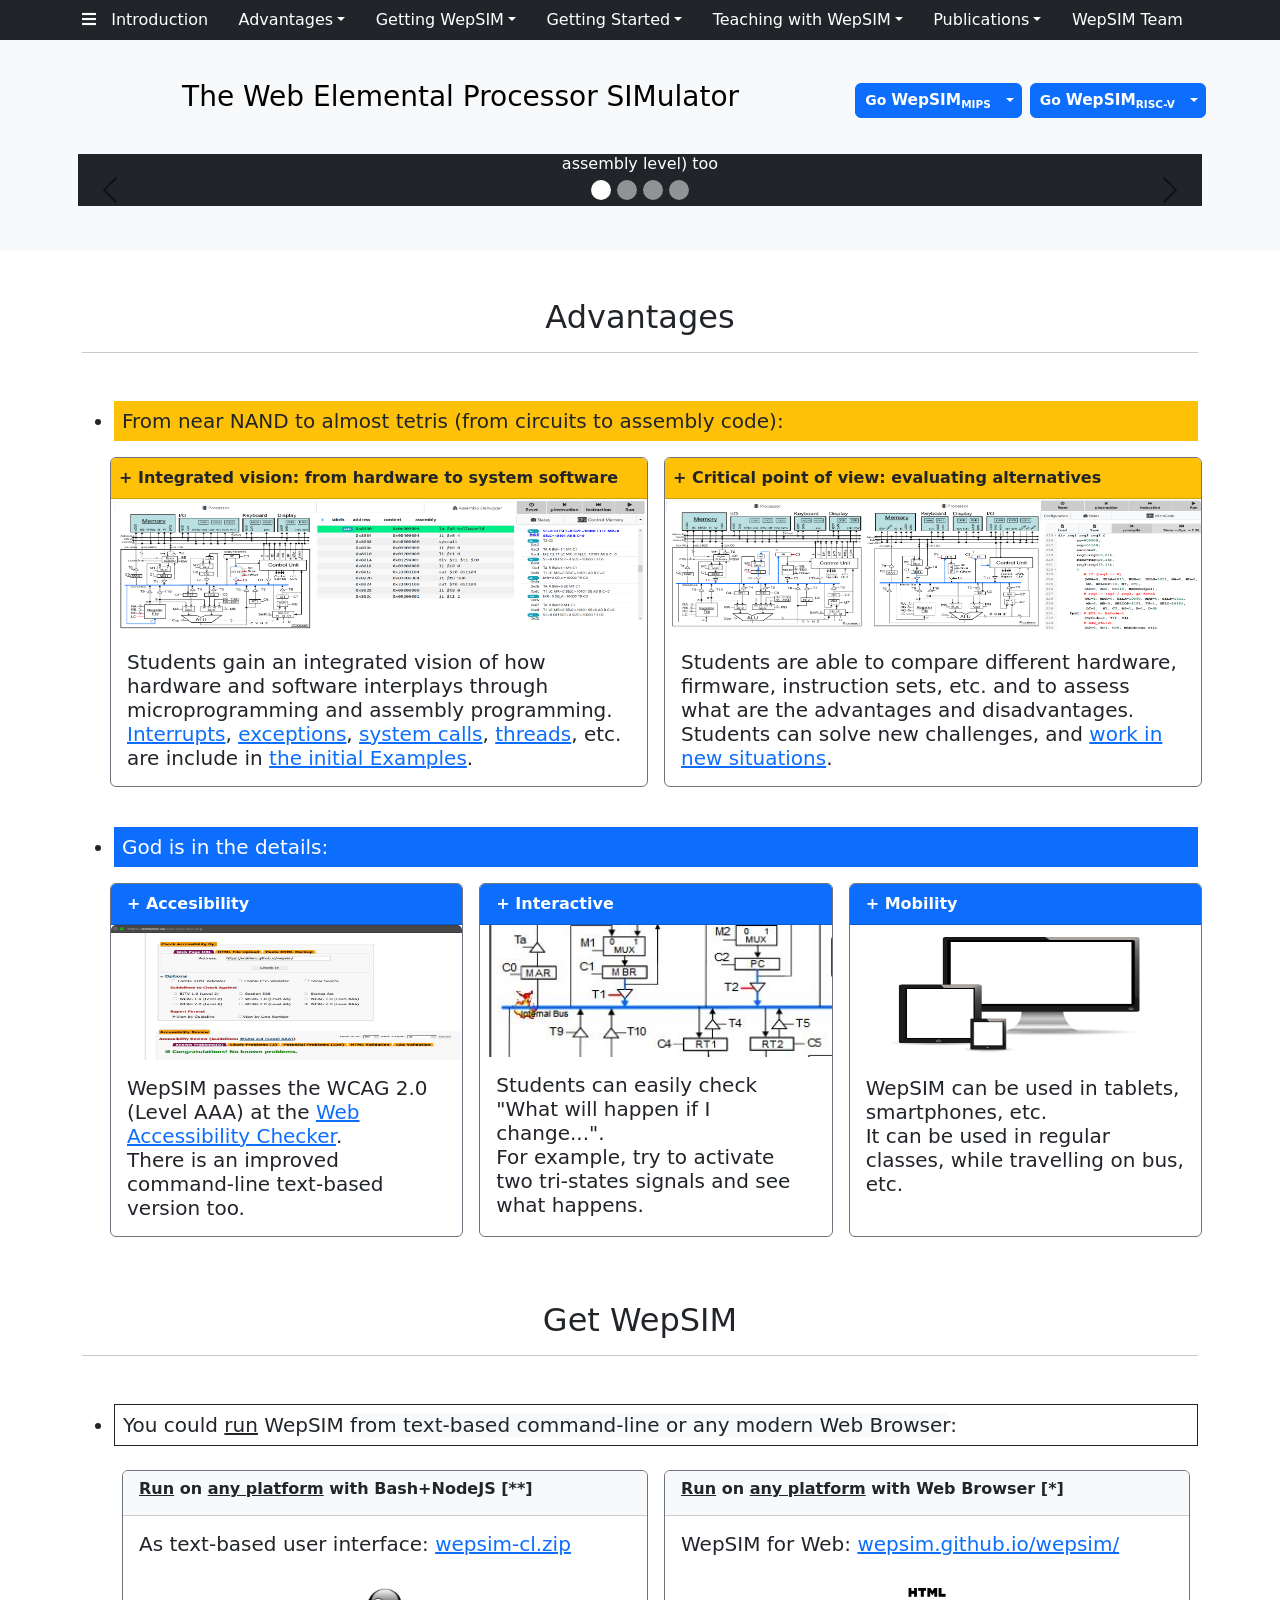
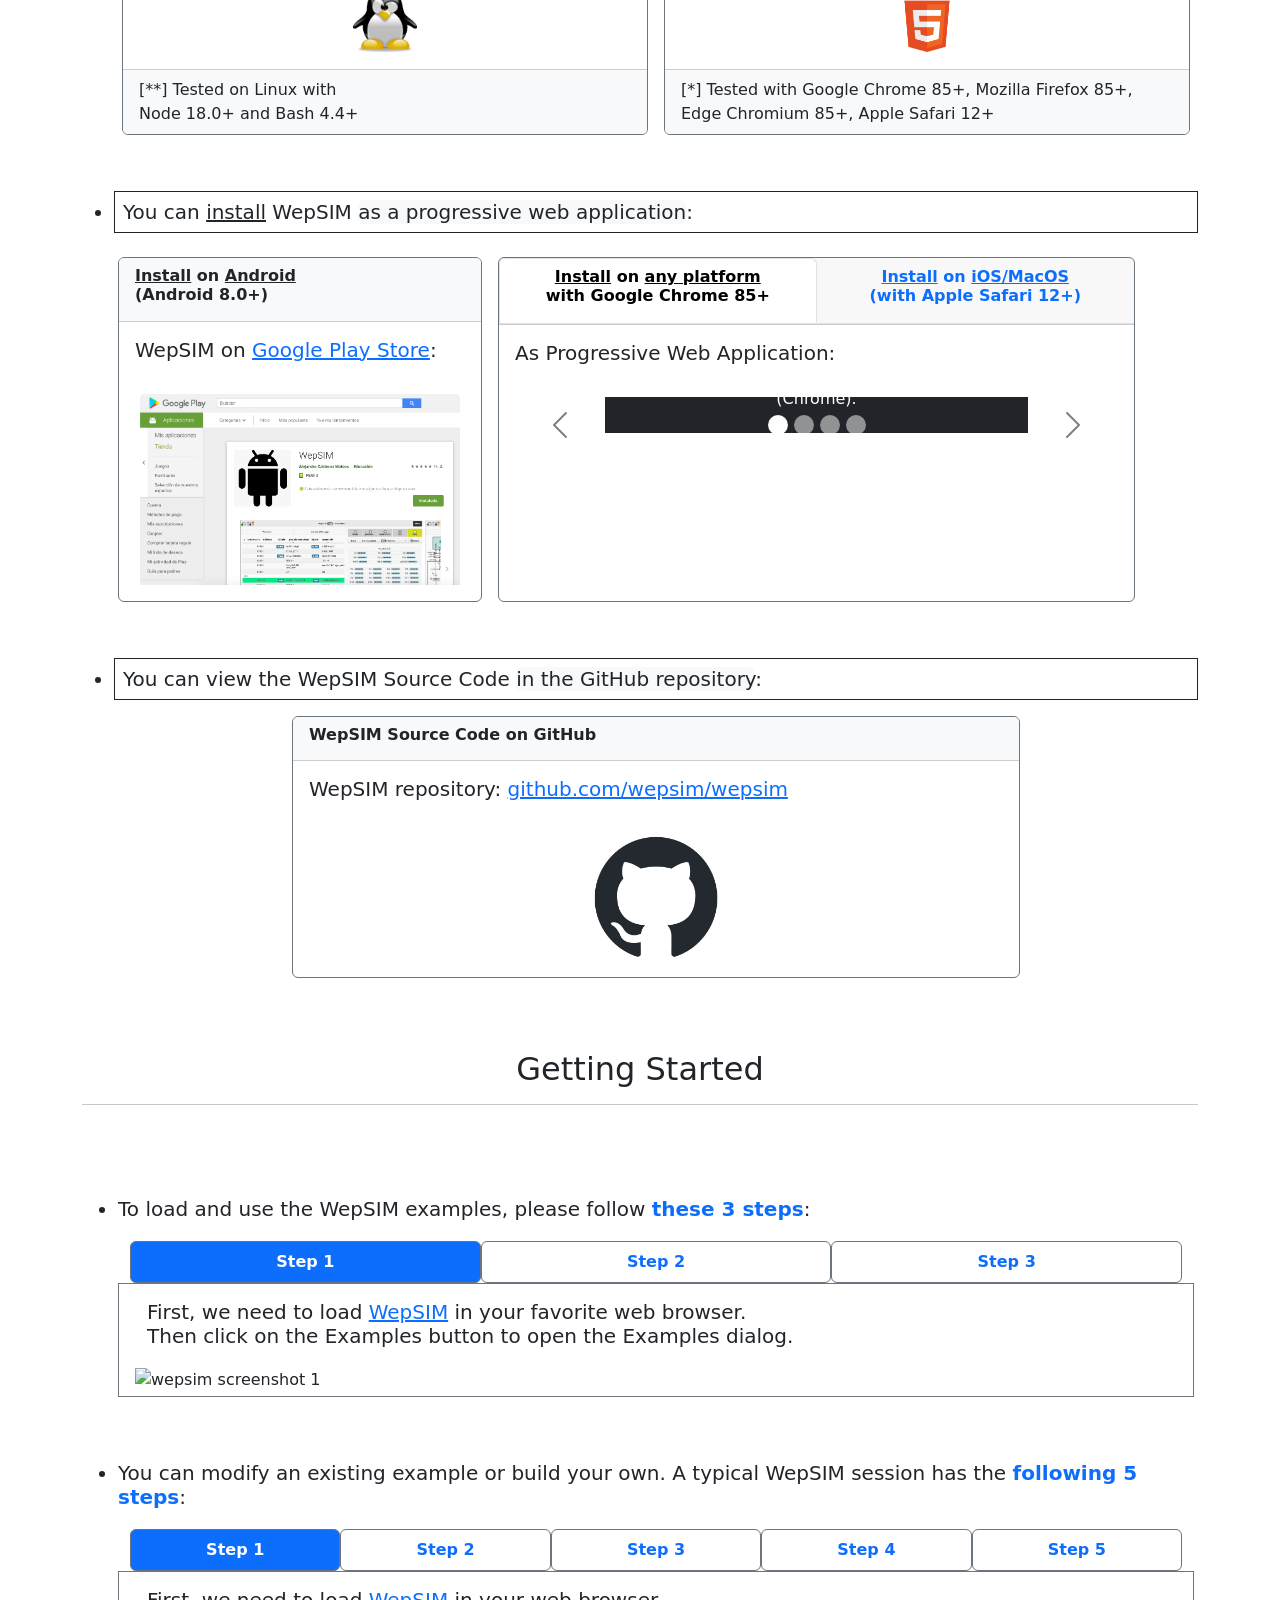
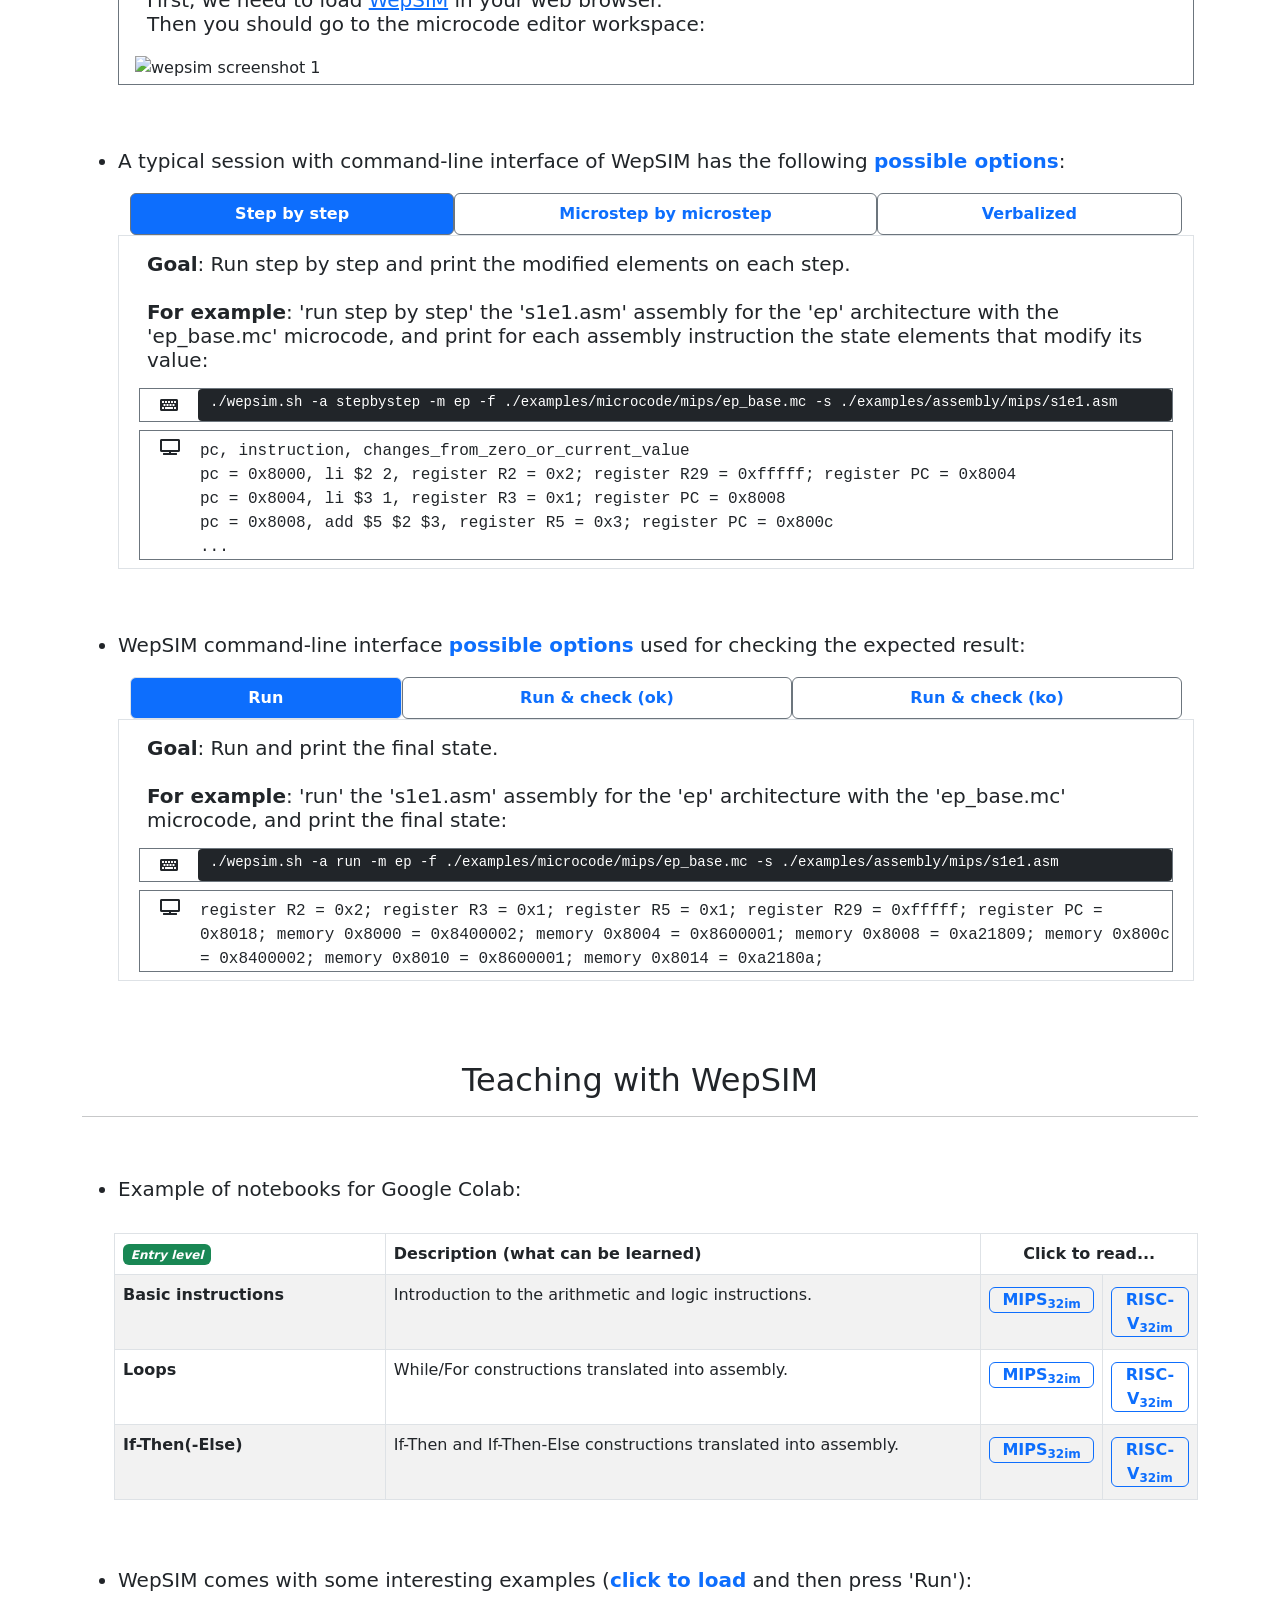
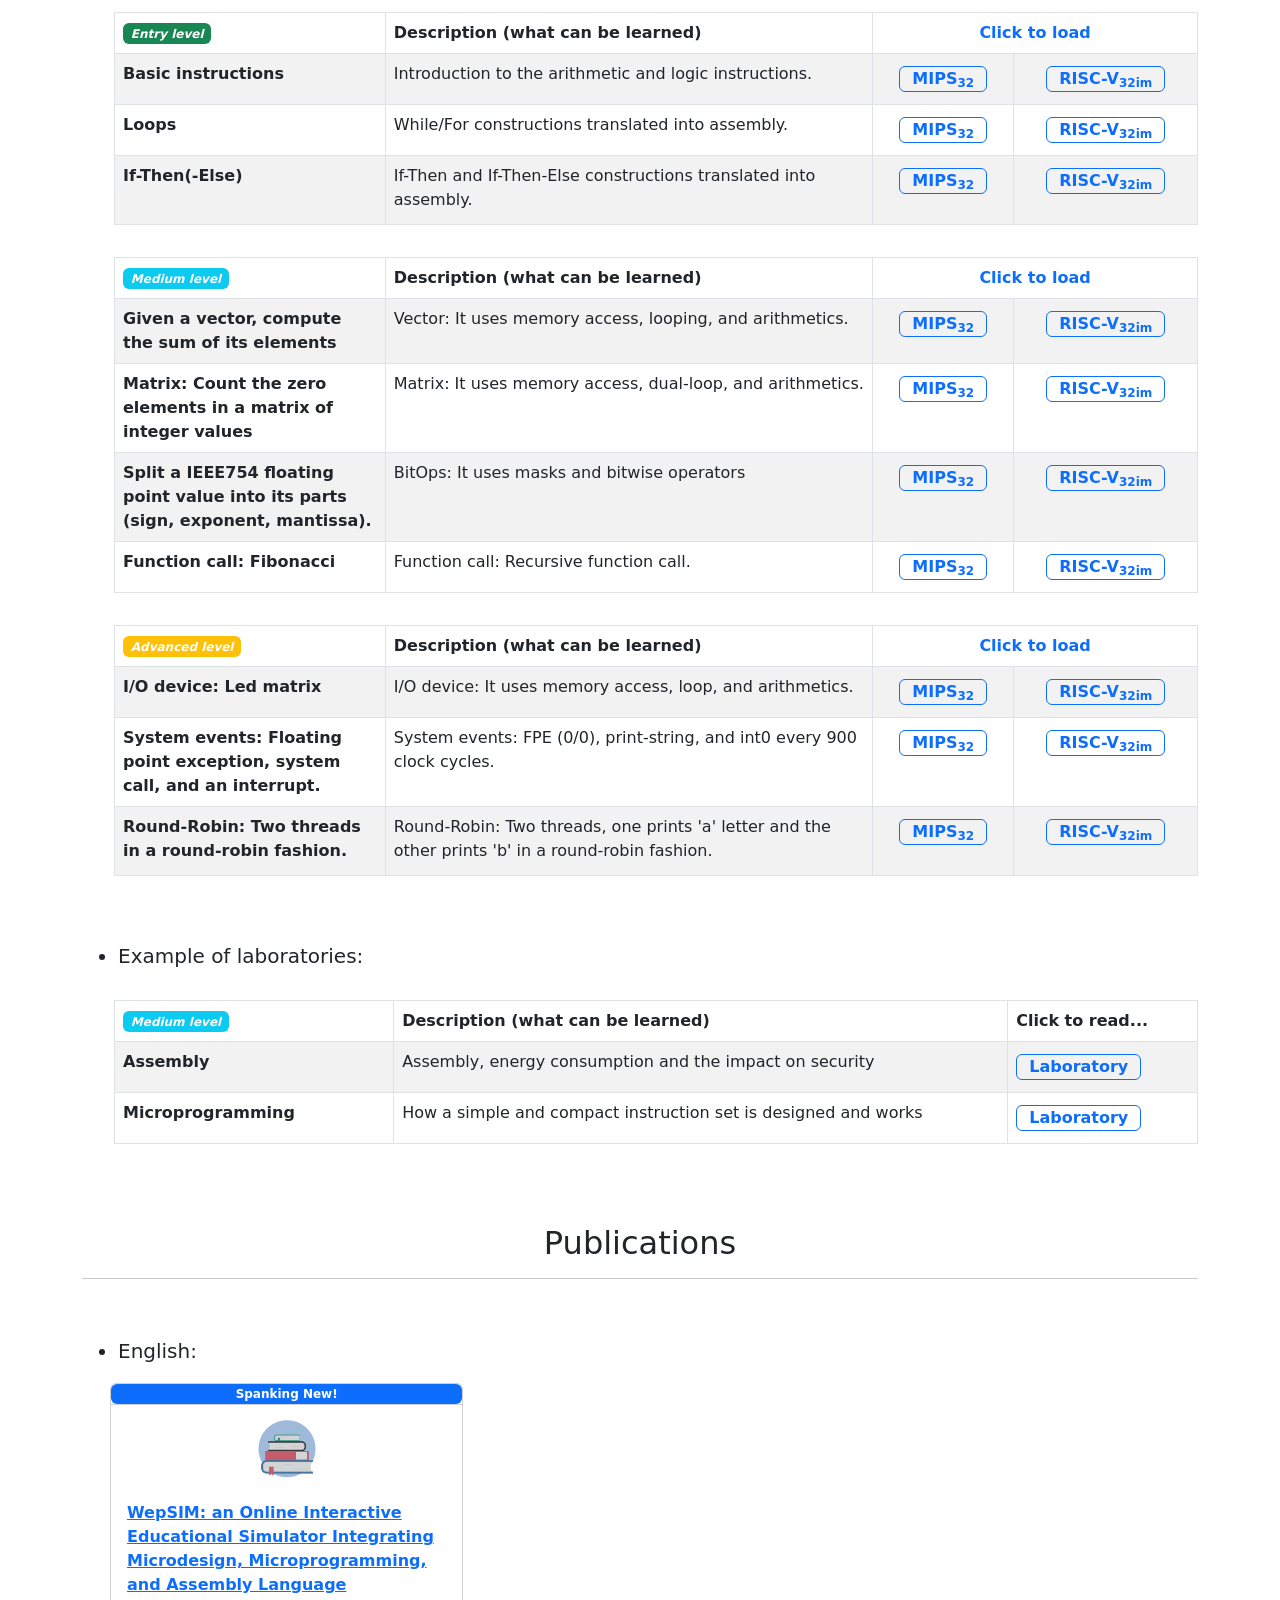
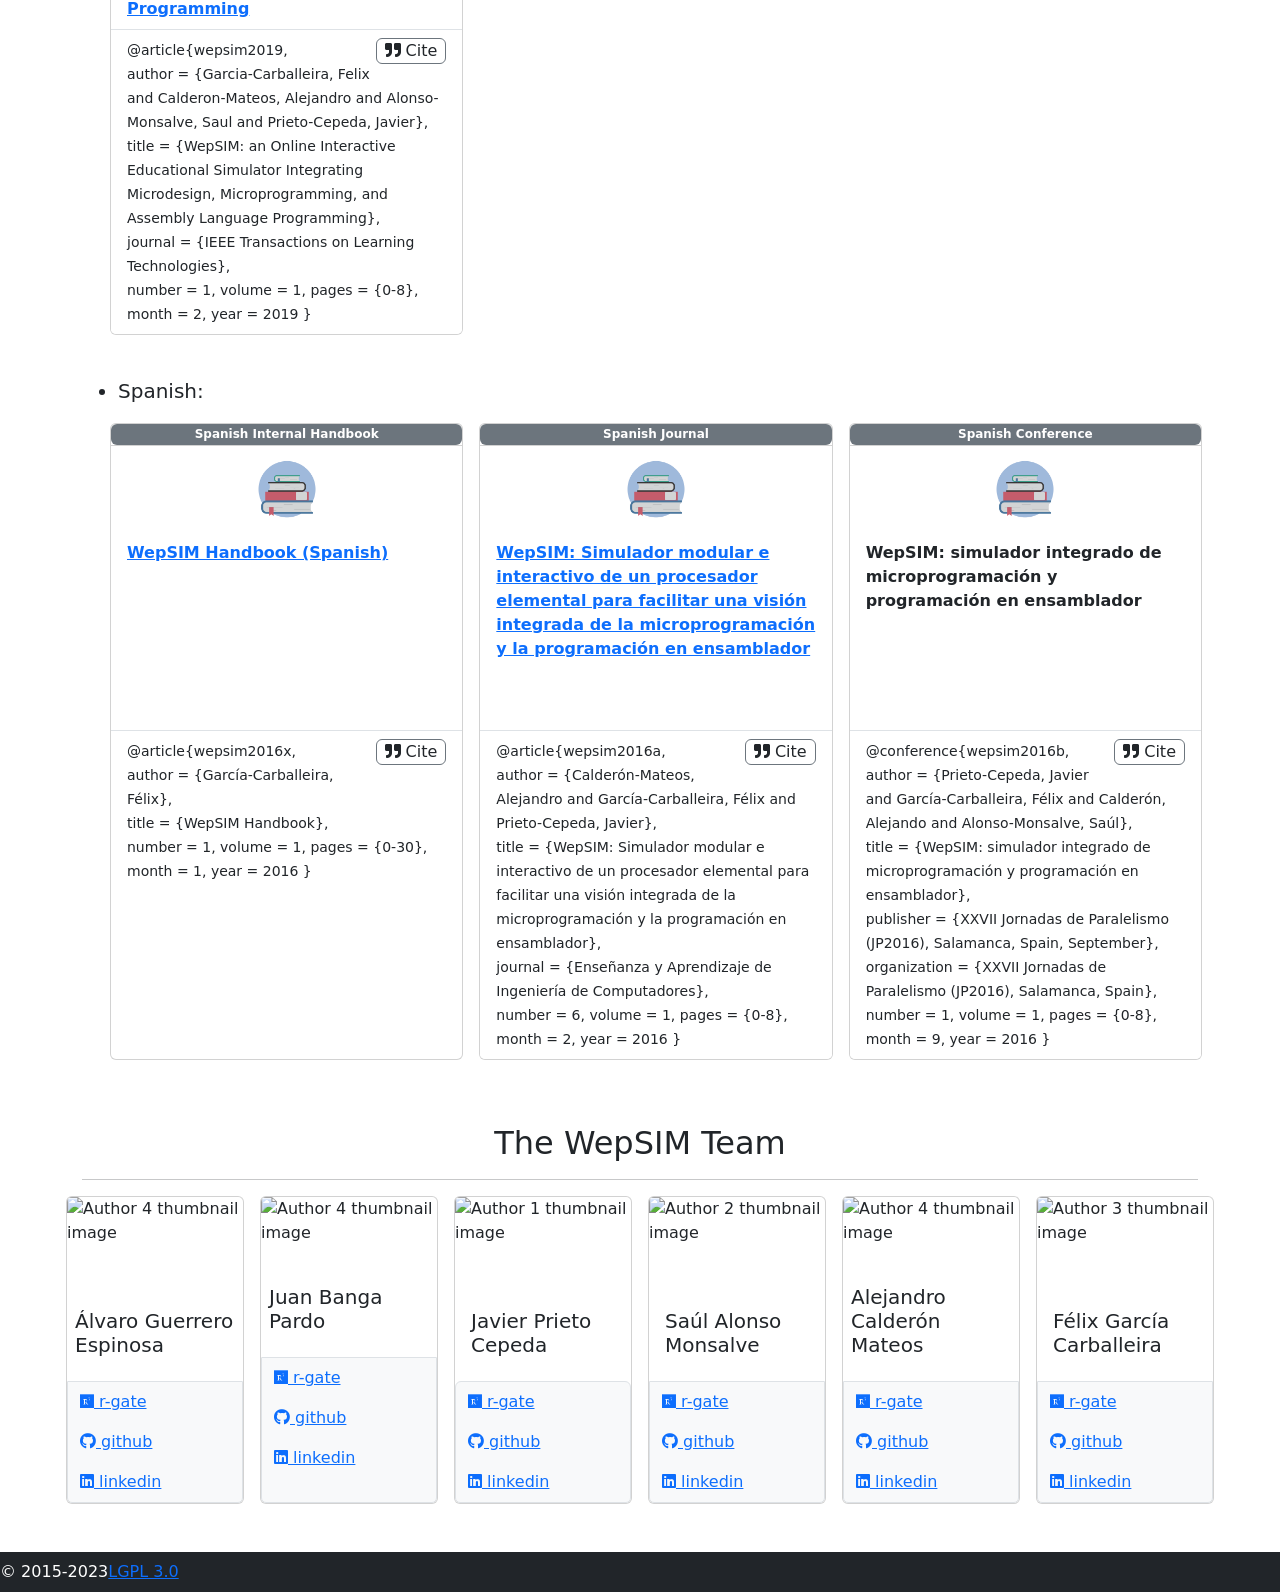
==== commit 2aea6b51: "minor updates" ====
--- a/index.html
+++ b/index.html
@@ -27,7 +27,7 @@
                              width=device-width,
                              maximum-scale=2.5, minimum-scale=.5" />
     <meta name="description" content="WepSIM homepage">
-    <meta name="author"      content="WepSIM authors">
+    <meta name="author"      content="WepSIM team">
 
     <title>WepSIM</title>
 
@@ -133,7 +133,7 @@
 			    </div>
                     </li>
 		    <li class="nav-item m-1 mx-lg-2">
-                    <a class="nav-link text-white p-0" href="#authors">Authors</a>
+                    <a class="nav-link text-white p-0" href="#wepsim_team">WepSIM Team</a>
                     </li>
 		</ul>
 	    </div>
@@ -1747,13 +1747,13 @@
     </section>
 
 
-    <!-- "authors" Section -->
-    <section id="authors" class="pt-5 pb-5">
+    <!-- "wepsim_team" Section -->
+    <section id="wepsim_team" class="pt-5 pb-5">
         <div class="container">
 
             <div class="row">
                 <div class="col-12 text-center">
-                    <h2>Authors</h2><hr class="star-primary">
+                    <h2>The WepSIM Team</h2><hr class="star-primary">
                 </div>
             </div>
 
@@ -1762,19 +1762,58 @@
 
 		    <div class="row">
 			  <div class="card col mx-2 p-0">
-			      <img src="https://wepsim.github.io/wepsim/images/author_jprieto.png"
+			      <img src="https://wepsim.github.io/wepsim/images/team_alvarogu.png"
+				   class="img-responsive card-img-top img-rounded h-100"
+                                   alt="Author 4 thumbnail image"><br>
+			    <div class="card-body px-2">
+			         <h5>Álvaro Guerrero Espinosa</h5>
+			    </div>
+			    <div class="list-group list-group-flush h-50 bg-light border">
+                                  <a class='card-link list-group-itemlist-group-item-action px-2 py-1 m-1'
+                                     href='_blank'><span class="fab fa-researchgate"></span> r-gate</a>
+                                  <a class='card-link list-group-itemlist-group-item-action px-2 py-1 m-1'
+                                     href='https://github.com/ALVAROPING1'><span class="fab fa-github"></span> github</a>
+                                 <a class='card-link list-group-itemlist-group-item-action px-2 py-1 m-1'
+                                     href='https://www.linkedin.com/in/%C3%A1lvaro-guerrero-espinosa/'><span class="fab fa-linkedin"></span> linkedin</a>
+                            </div>
+			  </div>
+
+			  <div class="card col mx-2 p-0">
+			      <img src="https://wepsim.github.io/wepsim/images/team_juanbanpar.png"
+				   class="img-responsive card-img-top img-rounded"
+                                   alt="Author 4 thumbnail image"><br>
+			    <div class="card-body px-2">
+			         <h5>Juan Banga Pardo</h5>
+			    </div>
+			    <div class="list-group list-group-flush h-50 bg-light border">
+                                  <a class='card-link list-group-itemlist-group-item-action px-2 py-1 m-1'
+                                     href='_blank'><span class="fab fa-researchgate"></span> r-gate</a>
+                                  <a class='card-link list-group-itemlist-group-item-action px-2 py-1 m-1'
+                                     href='https://github.com/juanbanpar/'><span class="fab fa-github"></span> github</a>
+                                 <a class='card-link list-group-itemlist-group-item-action px-2 py-1 m-1'
+                                     href='https://www.linkedin.com/in/juanbangapardo/'><span class="fab fa-linkedin"></span> linkedin</a>
+                            </div>
+			  </div>
+
+			  <div class="card col mx-2 p-0">
+			      <img src="https://wepsim.github.io/wepsim/images/team_jprieto.png"
 				   class="img-responsive card-img-top img-rounded h-100"
                                    alt="Author 1 thumbnail image"><br>
 			    <div class="card-body">
 		                   <h5>Javier Prieto Cepeda</h5>
 			    </div>
                             <div class="list-group h-50 bg-light border">
-                                 <a class='card-link list-group-itemlist-group-item-action px-2 py-1 m-1'
+                                  <a class='card-link list-group-itemlist-group-item-action px-2 py-1 m-1'
+                                     href='https://www.researchgate.net/profile/Javier-Prieto-Cepeda'><span class="fab fa-researchgate"></span> r-gate</a>
+                                  <a class='card-link list-group-itemlist-group-item-action px-2 py-1 m-1'
+                                     href='https://github.com/jprieto92'><span class="fab fa-github"></span> github</a>
+                                  <a class='card-link list-group-itemlist-group-item-action px-2 py-1 m-1'
                                      href='https://www.linkedin.com/in/javier-prieto-cepeda'><span class="fab fa-linkedin"></span> linkedin</a>
 			    </div>
 			  </div>
+
 			  <div class="card col mx-2 p-0">
-			      <img src="https://wepsim.github.io/wepsim/images/author_salonso.png"
+			      <img src="https://wepsim.github.io/wepsim/images/team_salonso.png"
 				   class="img-responsive card-img-top img-rounded h-100"
                                    alt="Author 2 thumbnail image"><br>
 			    <div class="card-body">
@@ -1789,8 +1828,9 @@
                                      href='https://www.linkedin.com/in/salonsom/'><span class="fab fa-linkedin"></span> linkedin</a>
                             </div>
 			  </div>
+
 			  <div class="card col mx-2 p-0">
-			      <img src="https://wepsim.github.io/wepsim/images/author_acaldero.png"
+			      <img src="https://wepsim.github.io/wepsim/images/team_acaldero.png"
 				   class="img-responsive card-img-top img-rounded h-100"
                                    alt="Author 4 thumbnail image"><br>
 			    <div class="card-body px-2">
@@ -1805,8 +1845,9 @@
                                      href='https://www.linkedin.com/in/alejandro-calderon-mateos/'><span class="fab fa-linkedin"></span> linkedin</a>
                             </div>
 			  </div>
+
 			  <div class="card col mx-2 p-0">
-			      <img src="https://wepsim.github.io/wepsim/images/author_fgarcia.png"
+			      <img src="https://wepsim.github.io/wepsim/images/team_fgarcia.png"
 				   class="img-responsive card-img-top img-rounded h-100"
                                    alt="Author 3 thumbnail image"><br>
 			    <div class="card-body">
@@ -1815,6 +1856,10 @@
 			    <div class="list-group list-group-flush h-50 bg-light border">
                                   <a class='card-link list-group-itemlist-group-item-action px-2 py-1 m-1'
                                      href='https://www.researchgate.net/profile/Felix_Garcia-Carballeira'><span class="fab fa-researchgate"></span> r-gate</a>
+                                  <a class='card-link list-group-itemlist-group-item-action px-2 py-1 m-1'
+                                     href='_blank'><span class="fab fa-github"></span> github</a>
+                                  <a class='card-link list-group-itemlist-group-item-action px-2 py-1 m-1'
+                                     href='https://es.linkedin.com/in/f%C3%A9lix-garc%C3%ADa-carballeira-4ab48a14'><span class="fab fa-linkedin"></span> linkedin</a>
 			    </div>
 			  </div>
                     </div>
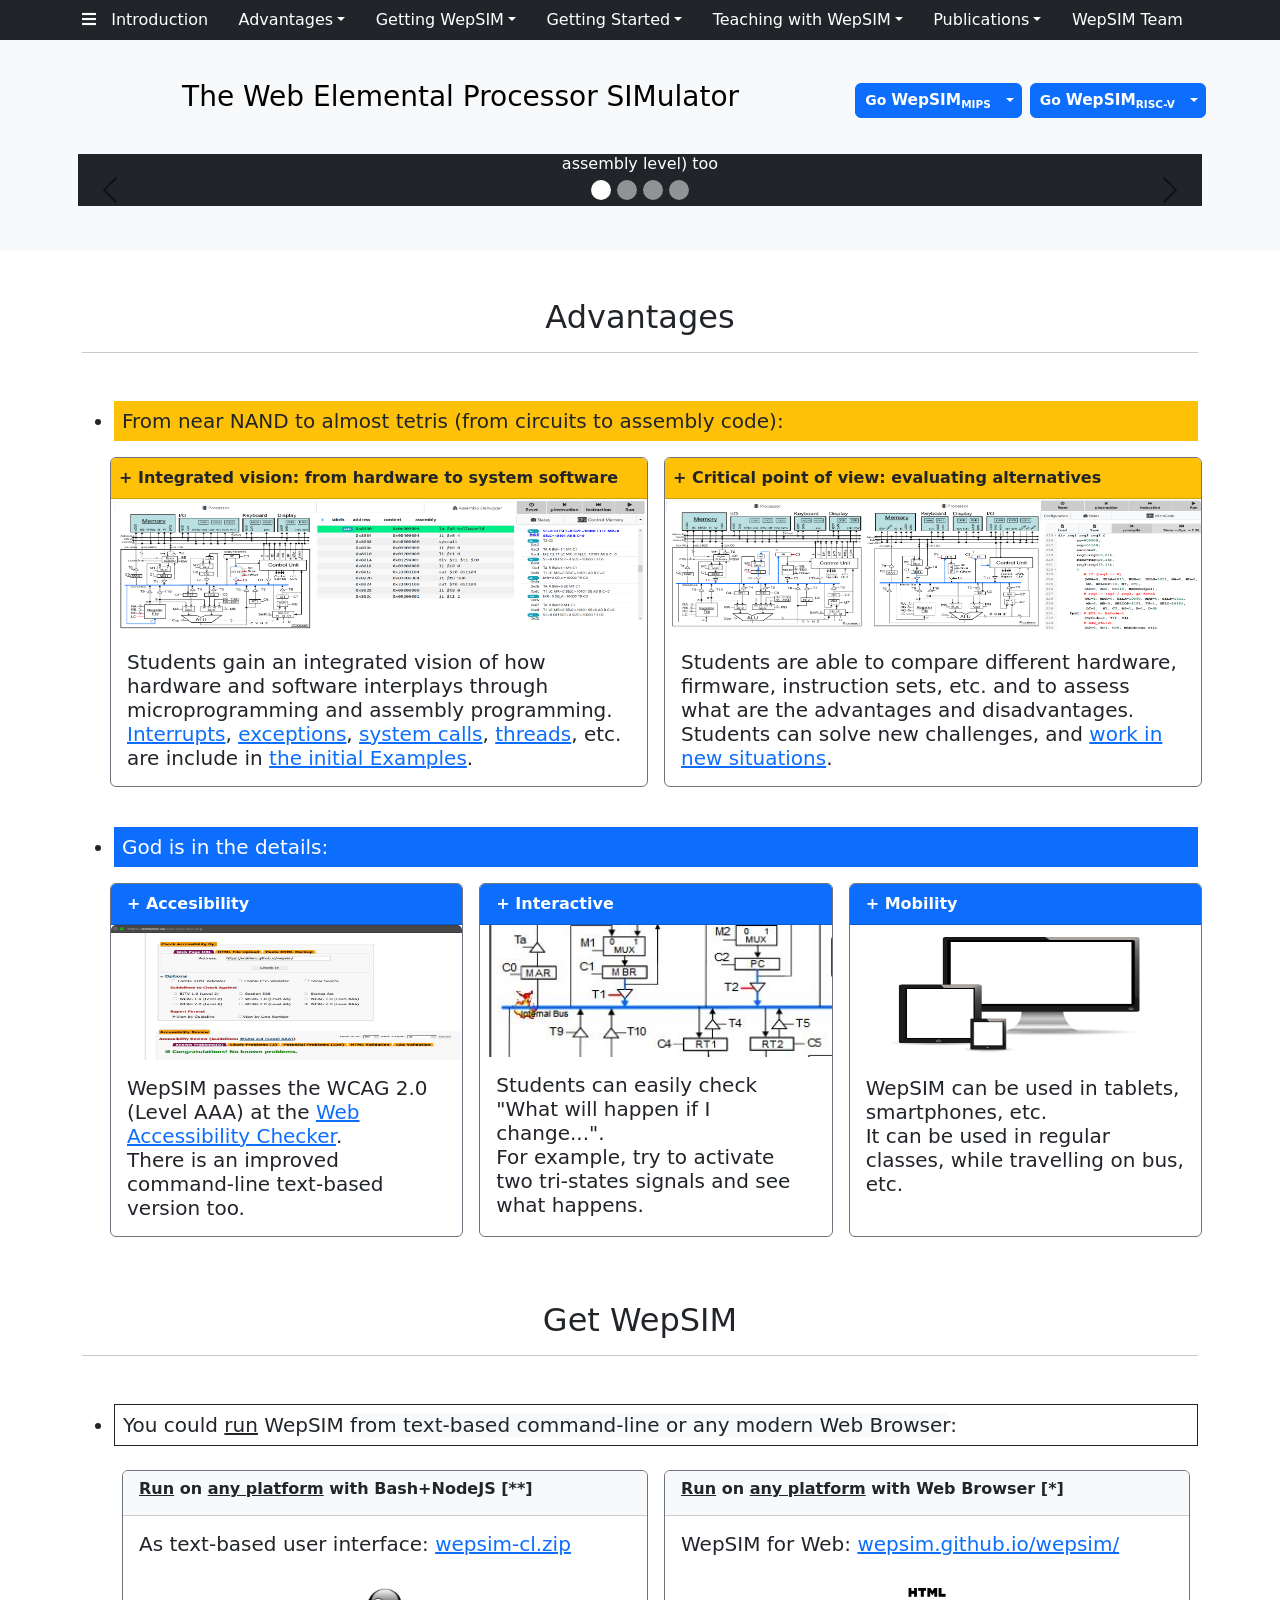
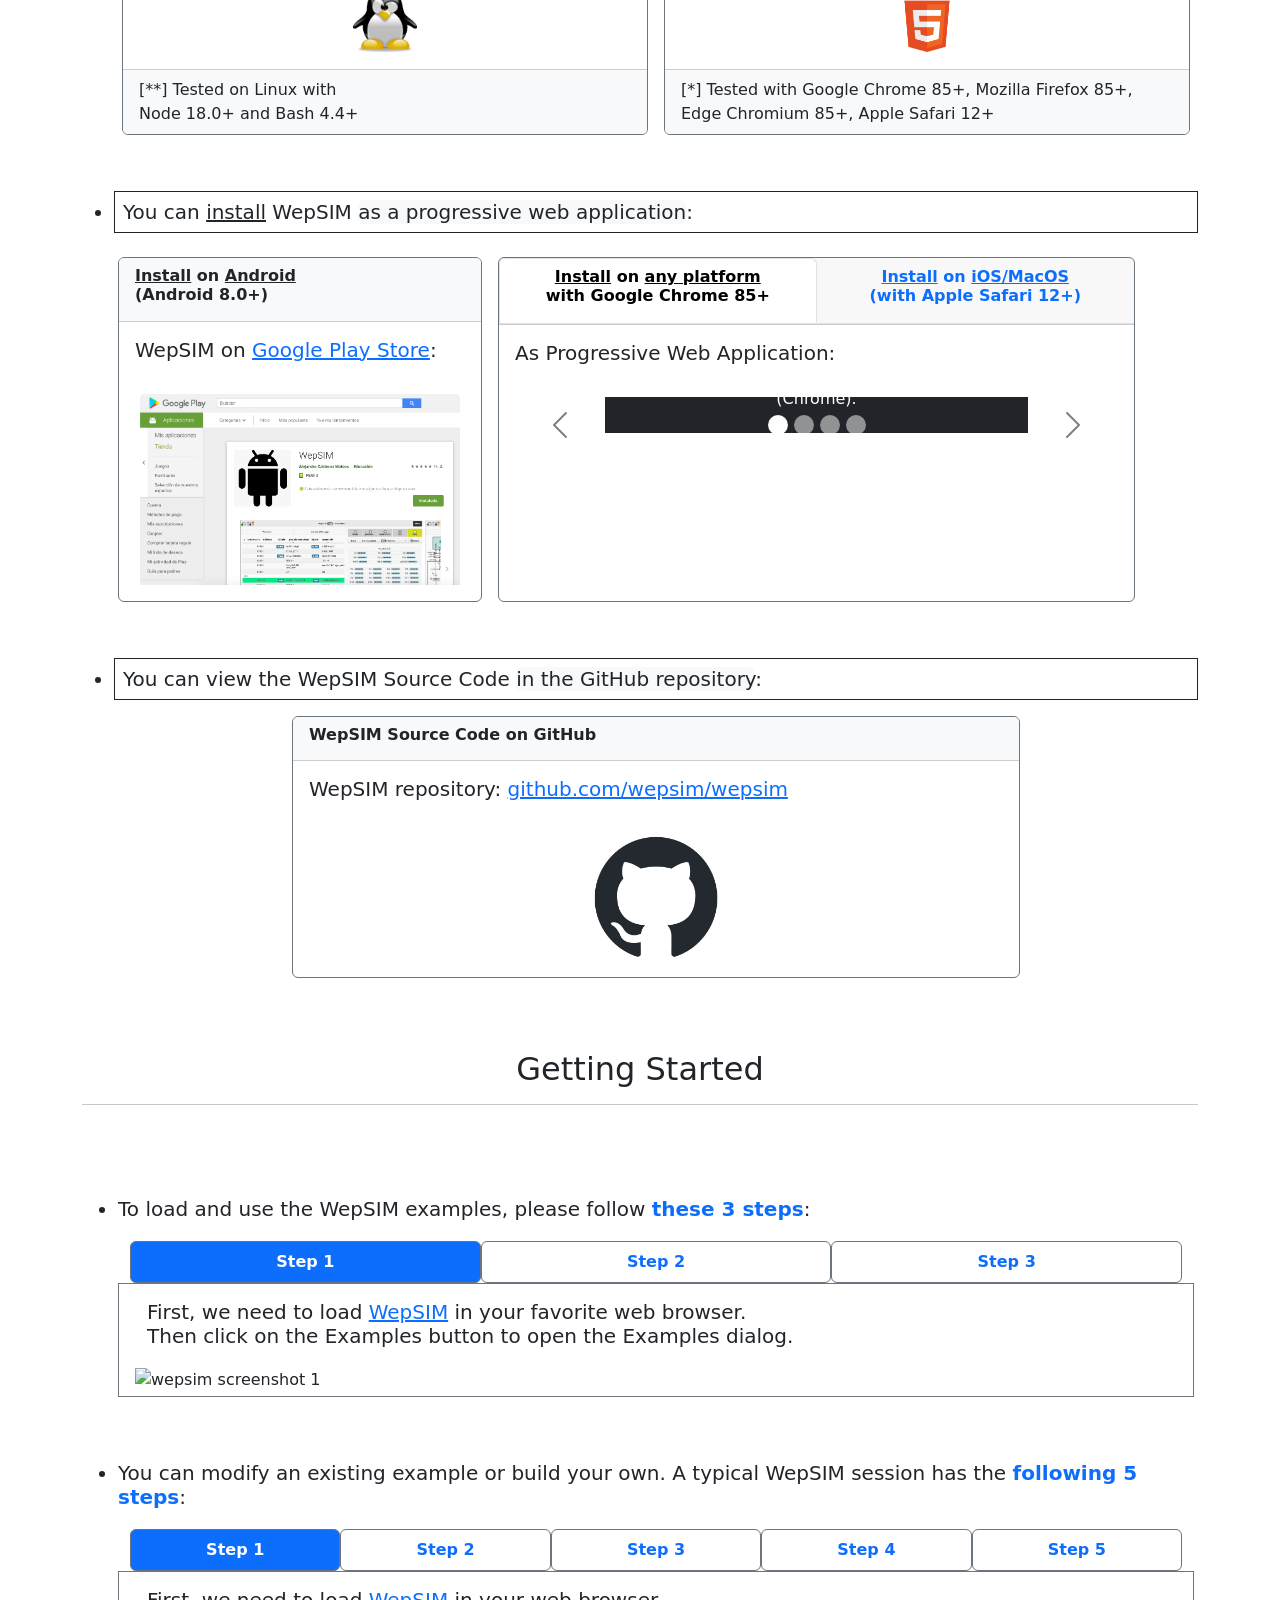
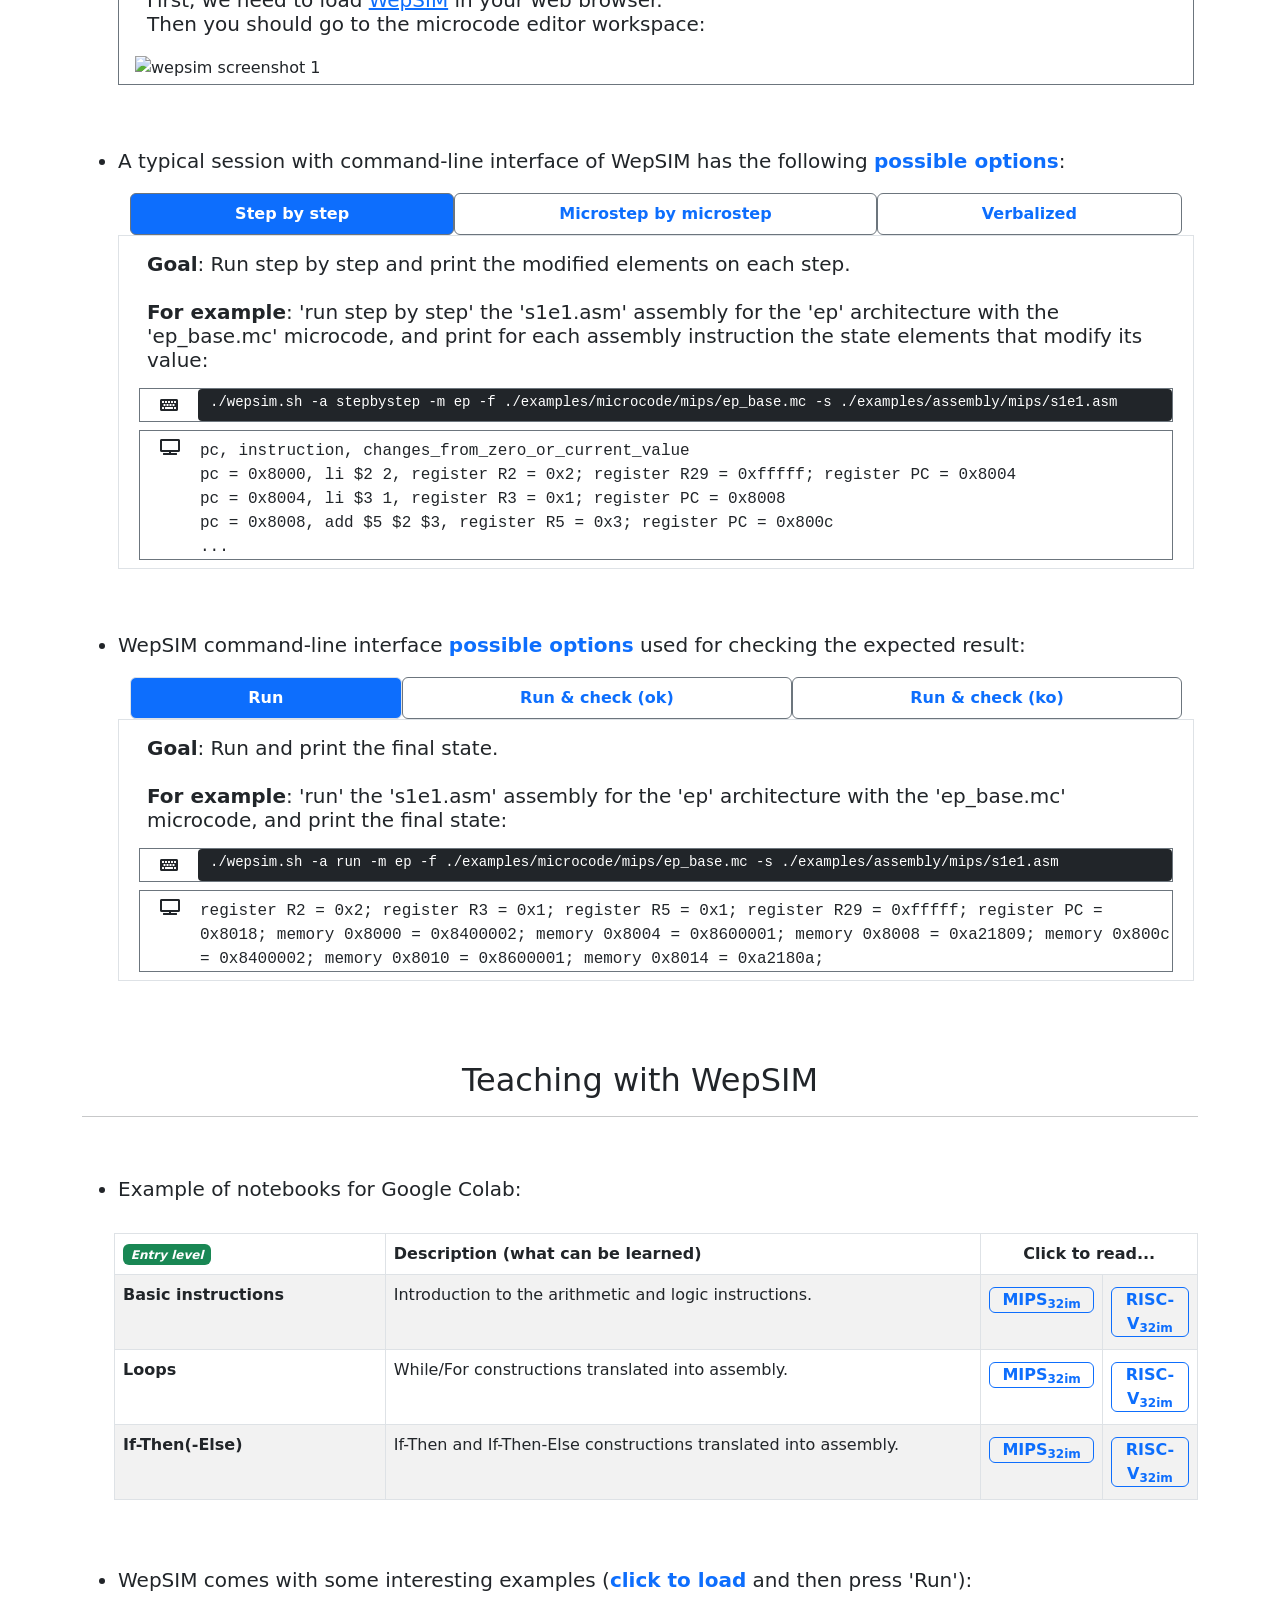
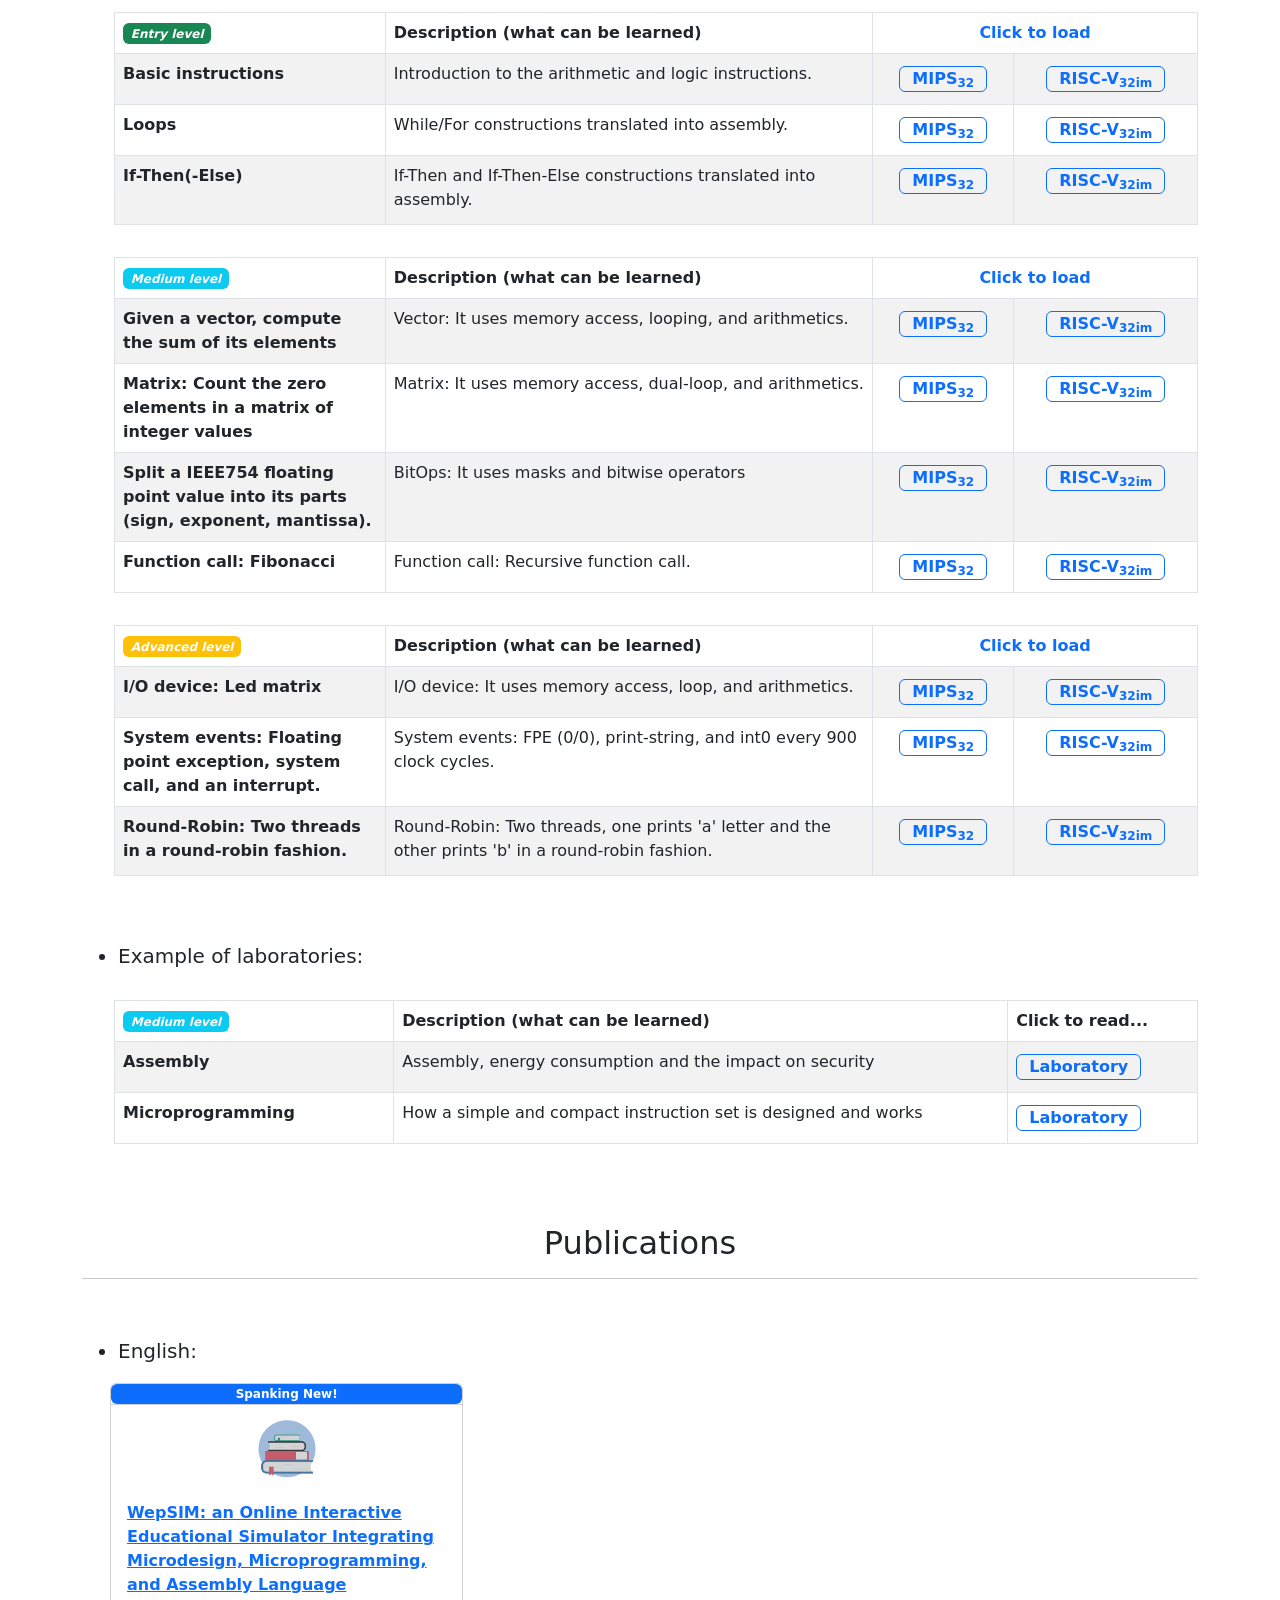
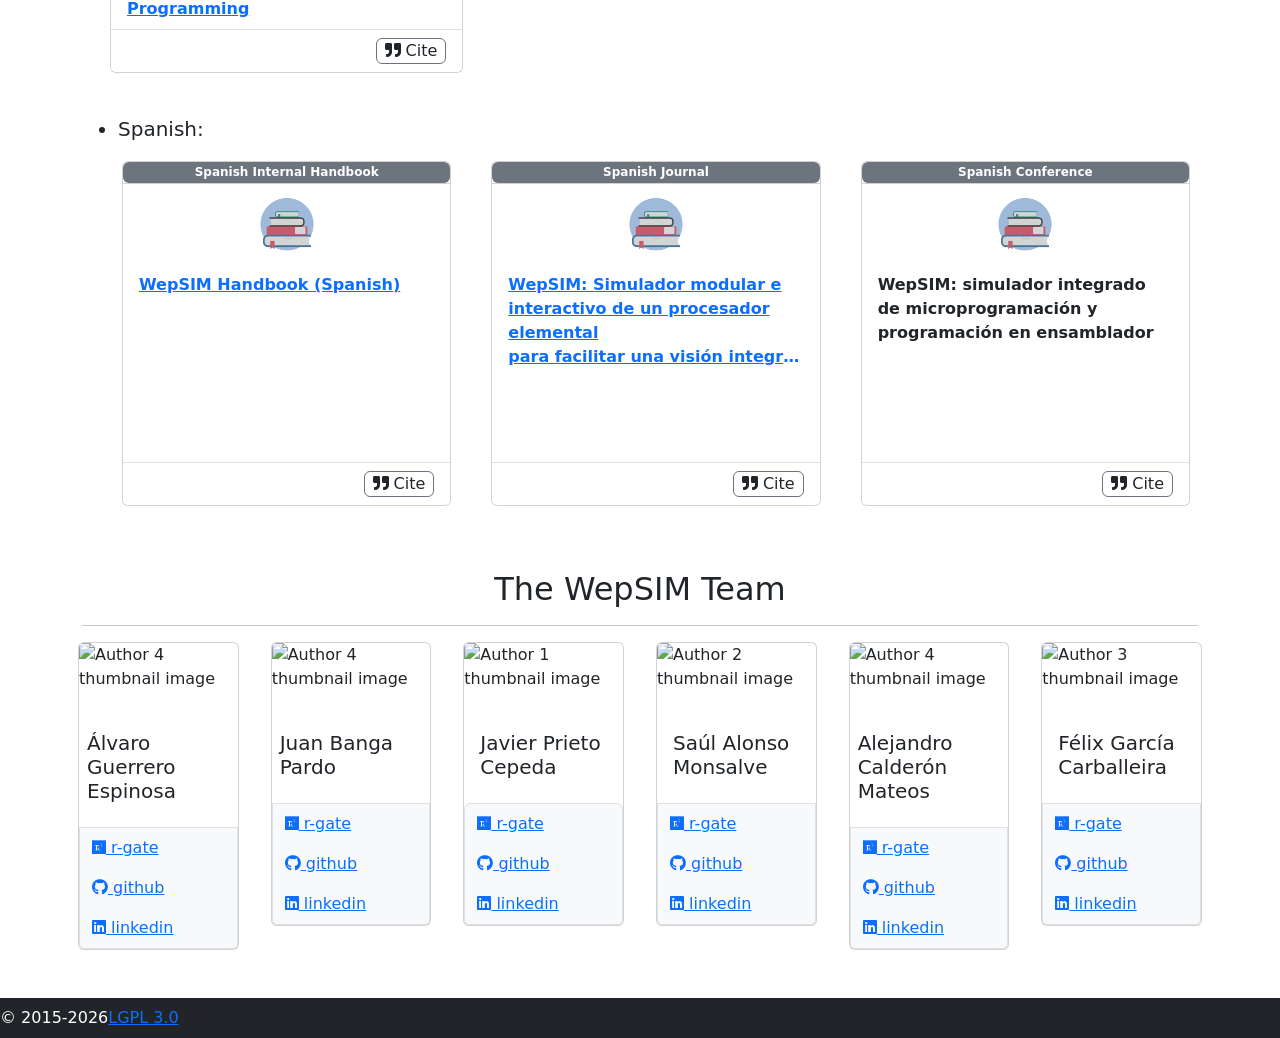
==== commit 947093eb: "minor updates" ====
--- a/index.html
+++ b/index.html
@@ -1172,6 +1172,7 @@
 
 	    <div class="list-group my-3">
 
+		<div   class="table-responsive">
 		<table class="table table-striped table-bordered table-hover border-2">
 		  <thead>
 		    <tr>
@@ -1247,6 +1248,7 @@
 
 		  </tbody>
 		</table>
+		</div>
 
 	    </div>
 
@@ -1259,6 +1261,7 @@
 
 	    <div class="list-group mb-2">
 
+		<div   class="table-responsive">
 		<table class="table table-striped table-bordered table-hover border-3">
 		  <thead>
 		    <tr>
@@ -1334,8 +1337,10 @@
 
 		  </tbody>
 		</table>
-
-
+		</div>
+
+
+		<div   class="table-responsive">
 		<table class="table table-striped table-bordered table-hover border-2 my-3">
 		  <thead>
 		    <tr>
@@ -1430,8 +1435,10 @@
 
 		  </tbody>
 		</table>
-
-
+		</div>
+
+
+		<div   class="table-responsive">
 		<table class="table table-striped table-bordered table-hover border-2 my-3">
 		  <thead>
 		    <tr>
@@ -1506,6 +1513,7 @@
 		    </tr>
 		  </tbody>
 		</table>
+		</div>
 
 	    </div>
 
@@ -1518,6 +1526,7 @@
 
 	    <div class="list-group my-3">
 
+		<div   class="table-responsive">
 		<table class="table table-striped table-bordered table-hover border-2">
 		  <thead>
 		    <tr>
@@ -1563,6 +1572,7 @@
 		    </tr>
 		  </tbody>
 		</table>
+		</div>
 
 	    </div>
 
@@ -1610,7 +1620,7 @@
 					   <em class="fa fa-quote-right"></em>&nbsp;Cite
                                            </span>
 					</button>
-					<small id="ws19">
+					<small class="d-none d-md-show" id="ws19">
 					@article{wepsim2019,<br>
 					  author = {Garcia-Carballeira, Felix and Calderon-Mateos, Alejandro and Alonso-Monsalve, Saul and Prieto-Cepeda, Javier},
 					  title   = {WepSIM: an Online Interactive Educational Simulator Integrating Microdesign, Microprogramming, and Assembly Language Programming},<br>
@@ -1641,9 +1651,10 @@
             <div class="row">
                 <div class="col-md-12">
 
-		    <div class="row">
-
-			  <div class="card col mx-2 p-0">
+		    <div class="row row-cols-1 row-cols-md-3 g-4">
+
+			  <div class="col">
+			  <div class="card mx-2 p-0">
 			    <span class="badge bg-secondary">Spanish Internal Handbook</span>
 			    <ul class="list-group list-group-flush">
 			          <img class="img-responsive card-img-top w-25 mx-auto"
@@ -1658,7 +1669,7 @@
 					   <em class="fa fa-quote-right"></em>&nbsp;Cite
                                            </span>
 					</button>
-					<small id="ws16a">
+					<small class="d-none d-md-show" id="ws16a">
 					@article{wepsim2016x,<br>
 					  author  = {García-Carballeira, Félix},<br>
 					  title   = {WepSIM Handbook},<br>
@@ -1672,15 +1683,17 @@
 				  </li>
 			    </ul>
 			  </div>
-
-			  <div class="card col mx-2 p-0">
+			  </div>
+
+			  <div class="col">
+			  <div class="card mx-2 p-0">
 			    <span class="badge bg-secondary">Spanish Journal</span>
 			    <ul class="list-group list-group-flush">
 			          <img class="img-responsive card-img-top w-25 mx-auto"
                                        src="images/books-pixabay-1673578_1280.png"
 				       alt="book icon">
 				  <li class="list-group-item fw-bold" style="height:22vh !important;">
-				      <a href="http://digibug.ugr.es/bitstream/10481/41909/1/T3_N6_Revista_EAIC_2016.pdf">WepSIM: Simulador modular e interactivo de un procesador elemental para facilitar una visión integrada de la microprogramación y la programación en ensamblador</a>
+				      <a href="http://digibug.ugr.es/bitstream/10481/41909/1/T3_N6_Revista_EAIC_2016.pdf">WepSIM: Simulador modular e interactivo de un procesador elemental <div class="text-truncate">para facilitar una visión integrada de la microprogramación y la programación en ensamblador</div></a>
 				  </li>
 				  <li class="list-group-item">
 					<button class="btn c2c p-0 float-end border border-secondary px-2" data-clipboard-action="copy" data-clipboard-target="#ws16b">
@@ -1688,7 +1701,7 @@
 					   <em class="fa fa-quote-right"></em>&nbsp;Cite
                                            </span>
 					</button>
-					<small id="ws16b">
+					<small class="d-none d-md-show" id="ws16b">
 					@article{wepsim2016a,<br>
 					  author  = {Calderón-Mateos, Alejandro and García-Carballeira, Félix and Prieto-Cepeda, Javier},<br>
 					  title   = {WepSIM: Simulador modular e interactivo de un procesador elemental para facilitar una visión integrada de la microprogramación y la programación en ensamblador},<br>
@@ -1703,8 +1716,10 @@
 				  </li>
 			    </ul>
 			  </div>
-
-			  <div class="card col mx-2 p-0">
+			  </div>
+
+			  <div class="col">
+			  <div class="card mx-2 p-0">
 			    <span class="badge bg-secondary">Spanish Conference</span>
 			    <ul class="list-group list-group-flush">
 			          <img class="img-responsive card-img-top w-25 mx-auto"
@@ -1719,7 +1734,7 @@
 					   <em class="fa fa-quote-right"></em>&nbsp;Cite
                                            </span>
 					</button>
-					<small id="ws16c">
+					<small class="d-none d-md-show" id="ws16c">
 					@conference{wepsim2016b,<br>
 					  author  = {Prieto-Cepeda, Javier and García-Carballeira, Félix and Calderón, Alejando and Alonso-Monsalve, Saúl}, <br>
 					  title   = {WepSIM: simulador integrado de microprogramación y programación en ensamblador},<br>
@@ -1735,6 +1750,7 @@
 				  </li>
 			    </ul>
 			  </div>
+			  </div>
 
 		    </div>
 
@@ -1760,8 +1776,9 @@
             <div class="row">
                 <div class="col-12 p-md-0">
 
-		    <div class="row">
-			  <div class="card col mx-2 p-0">
+		    <div class="row row-cols-3 row-cols-md-6 g-3">
+			  <div class="col">
+			  <div class="card mx-2 p-0">
 			      <img src="https://wepsim.github.io/wepsim/images/team_alvarogu.png"
 				   class="img-responsive card-img-top img-rounded h-100"
                                    alt="Author 4 thumbnail image"><br>
@@ -1777,8 +1794,10 @@
                                      href='https://www.linkedin.com/in/%C3%A1lvaro-guerrero-espinosa/'><span class="fab fa-linkedin"></span> linkedin</a>
                             </div>
 			  </div>
-
-			  <div class="card col mx-2 p-0">
+			  </div>
+
+			  <div class="col">
+			  <div class="card mx-2 p-0">
 			      <img src="https://wepsim.github.io/wepsim/images/team_juanbanpar.png"
 				   class="img-responsive card-img-top img-rounded"
                                    alt="Author 4 thumbnail image"><br>
@@ -1794,8 +1813,10 @@
                                      href='https://www.linkedin.com/in/juanbangapardo/'><span class="fab fa-linkedin"></span> linkedin</a>
                             </div>
 			  </div>
-
-			  <div class="card col mx-2 p-0">
+			  </div>
+
+			  <div class="col">
+			  <div class="card mx-2 p-0">
 			      <img src="https://wepsim.github.io/wepsim/images/team_jprieto.png"
 				   class="img-responsive card-img-top img-rounded h-100"
                                    alt="Author 1 thumbnail image"><br>
@@ -1811,8 +1832,10 @@
                                      href='https://www.linkedin.com/in/javier-prieto-cepeda'><span class="fab fa-linkedin"></span> linkedin</a>
 			    </div>
 			  </div>
-
-			  <div class="card col mx-2 p-0">
+			  </div>
+
+			  <div class="col">
+			  <div class="card mx-2 p-0">
 			      <img src="https://wepsim.github.io/wepsim/images/team_salonso.png"
 				   class="img-responsive card-img-top img-rounded h-100"
                                    alt="Author 2 thumbnail image"><br>
@@ -1828,8 +1851,10 @@
                                      href='https://www.linkedin.com/in/salonsom/'><span class="fab fa-linkedin"></span> linkedin</a>
                             </div>
 			  </div>
-
-			  <div class="card col mx-2 p-0">
+			  </div>
+
+			  <div class="col">
+			  <div class="card mx-2 p-0">
 			      <img src="https://wepsim.github.io/wepsim/images/team_acaldero.png"
 				   class="img-responsive card-img-top img-rounded h-100"
                                    alt="Author 4 thumbnail image"><br>
@@ -1845,8 +1870,10 @@
                                      href='https://www.linkedin.com/in/alejandro-calderon-mateos/'><span class="fab fa-linkedin"></span> linkedin</a>
                             </div>
 			  </div>
-
-			  <div class="card col mx-2 p-0">
+			  </div>
+
+			  <div class="col">
+			  <div class="card mx-2 p-0">
 			      <img src="https://wepsim.github.io/wepsim/images/team_fgarcia.png"
 				   class="img-responsive card-img-top img-rounded h-100"
                                    alt="Author 3 thumbnail image"><br>
@@ -1862,6 +1889,7 @@
                                      href='https://es.linkedin.com/in/f%C3%A9lix-garc%C3%ADa-carballeira-4ab48a14'><span class="fab fa-linkedin"></span> linkedin</a>
 			    </div>
 			  </div>
+			  </div>
                     </div>
 
                 </div>
@@ -1873,7 +1901,7 @@
 
     <!-- "License" -->
     <nav class="navbar navbar-expand-sm bg-dark navbar-dark">
-	 <span class="text-white mr-auto">&copy; 2015-2023</span>
+	 <span class="text-white mr-auto">&copy; 2015-2026</span>
 	 <span class="text-white ml-auto"><a href="http://www.gnu.org/licenses/">LGPL 3.0</a></span>
     </nav>
 
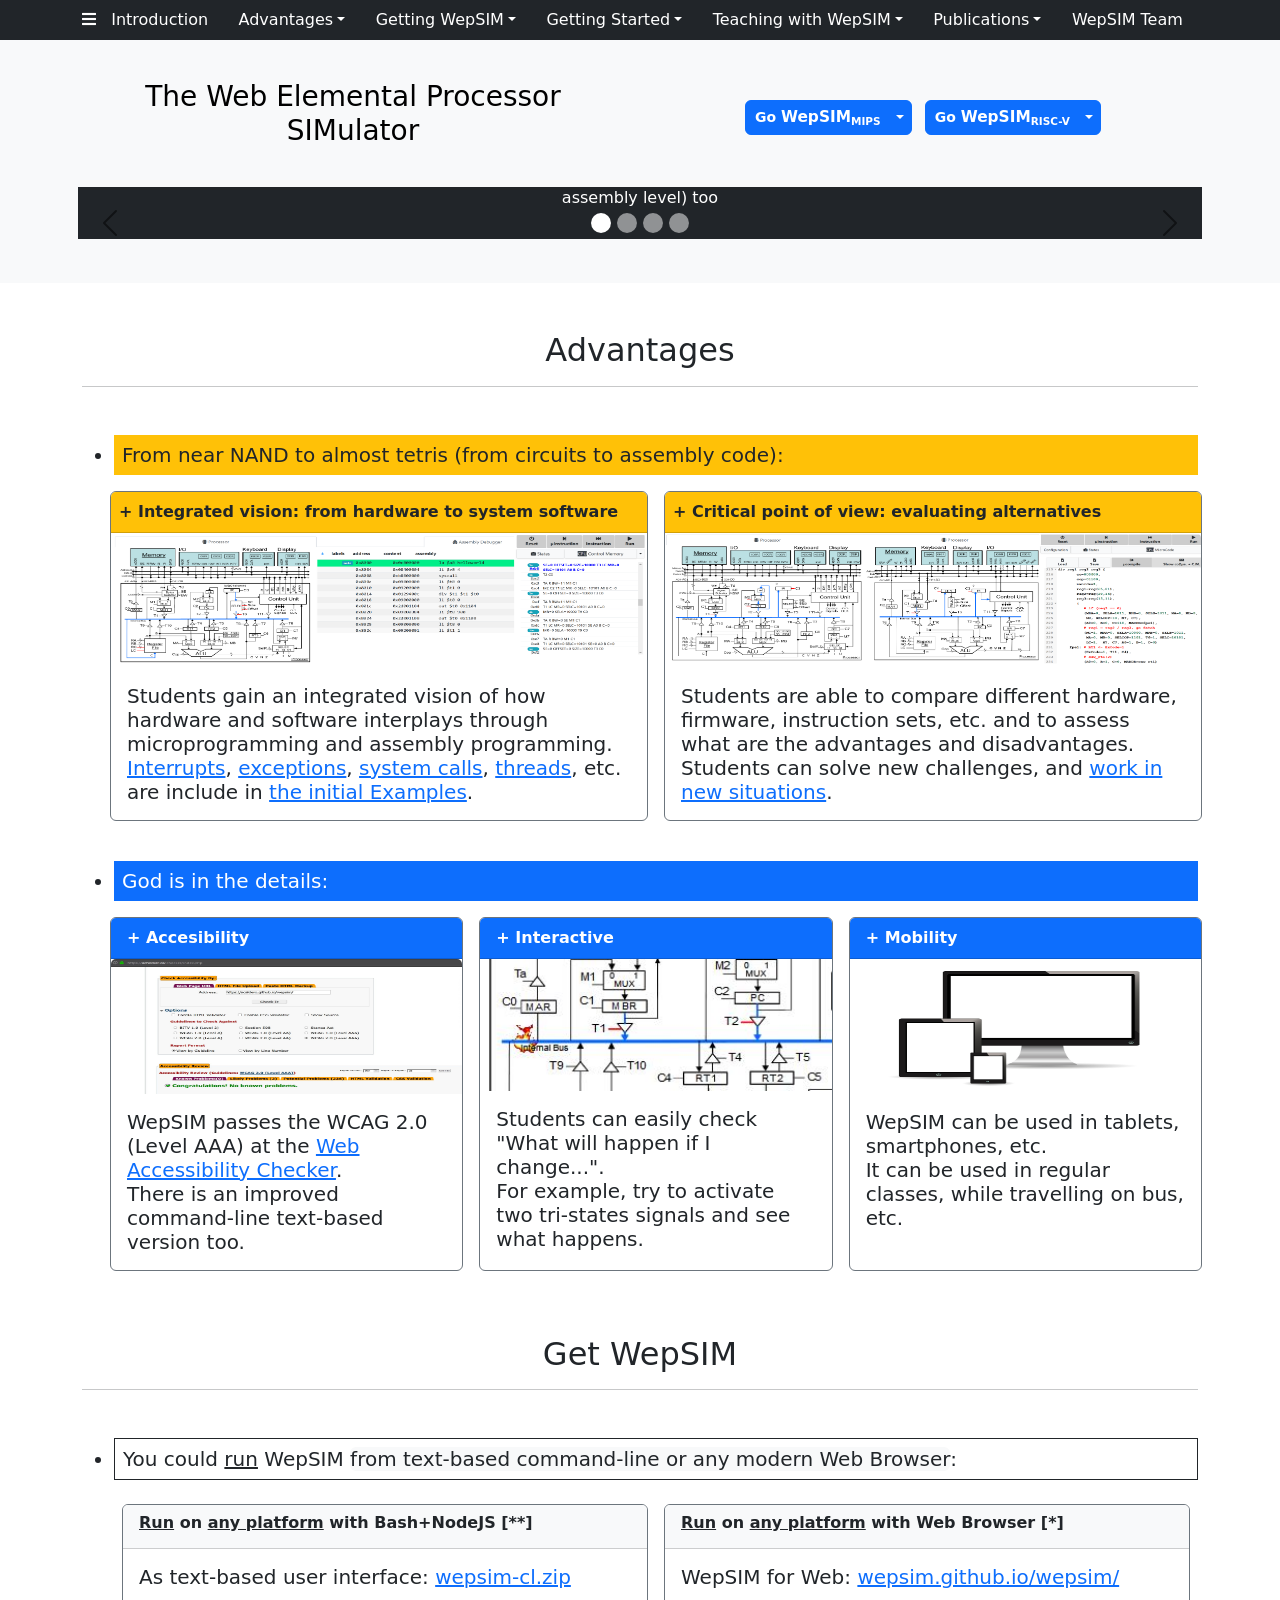
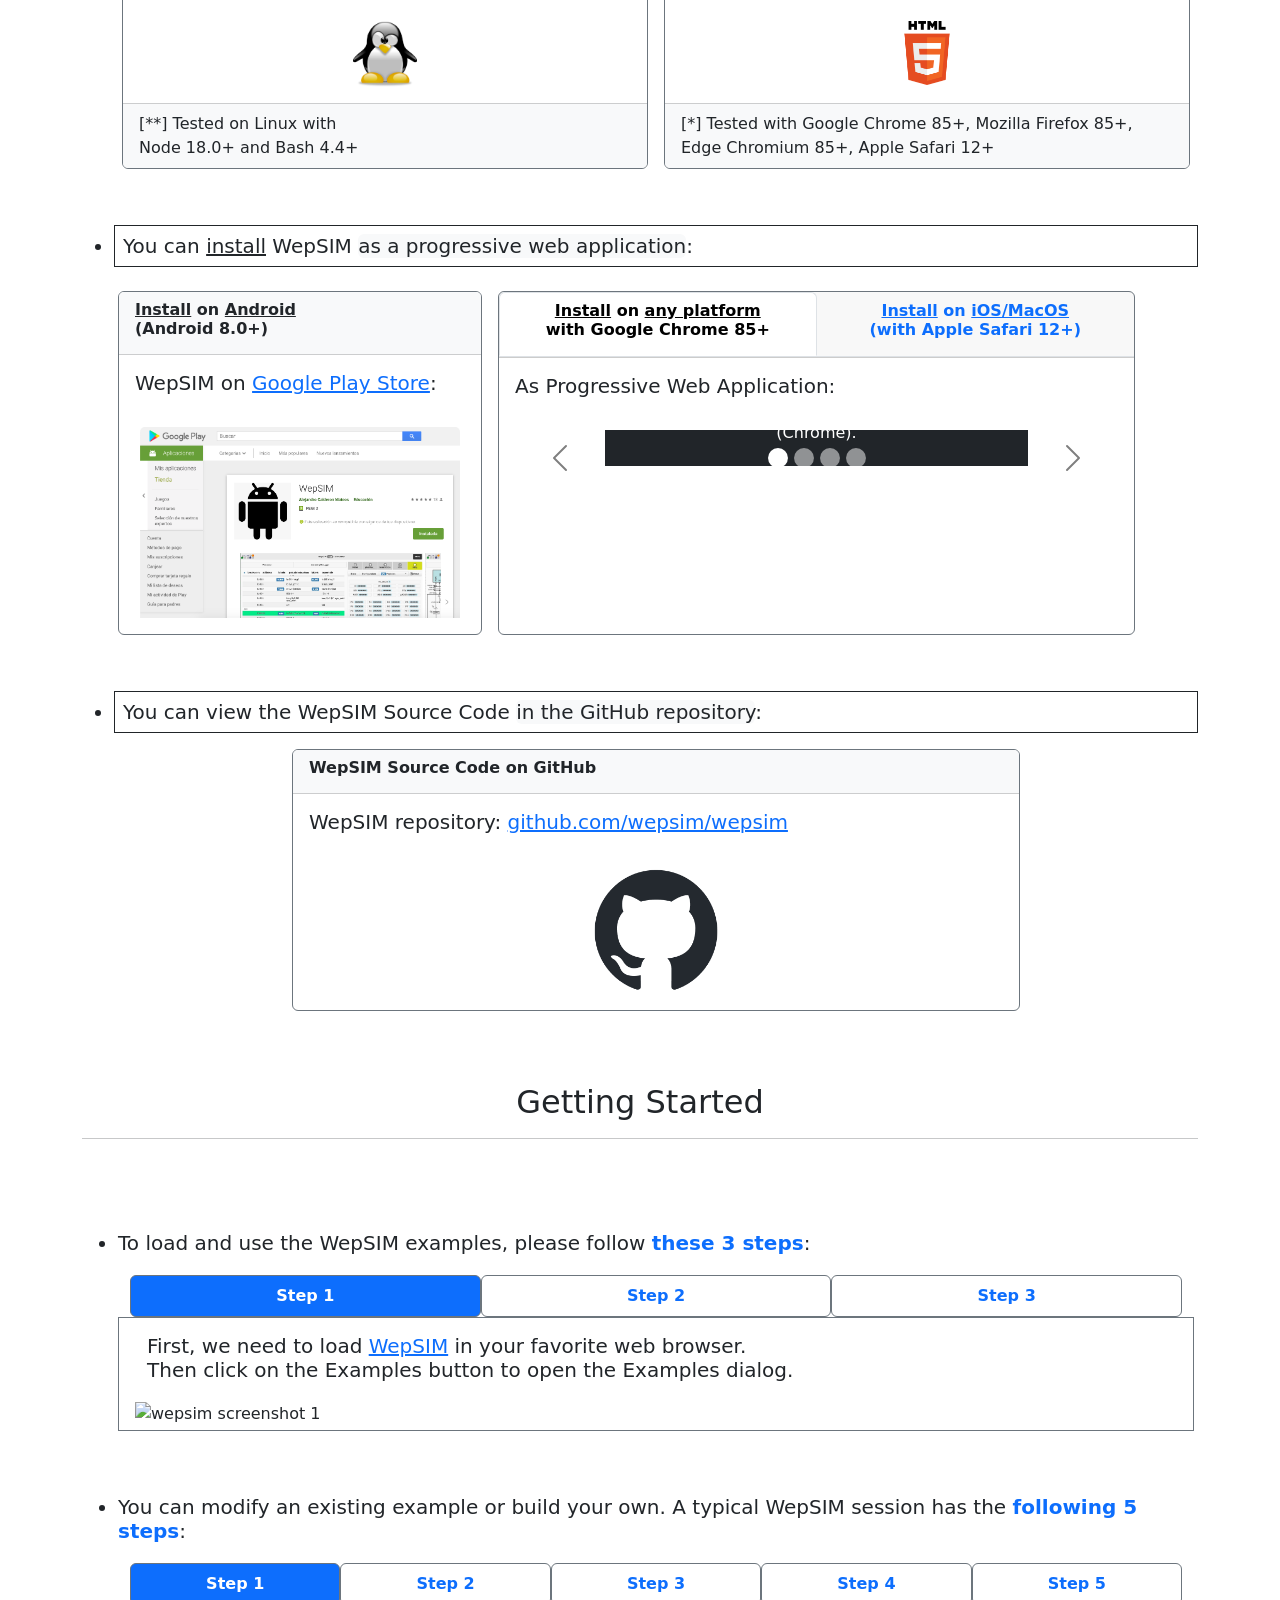
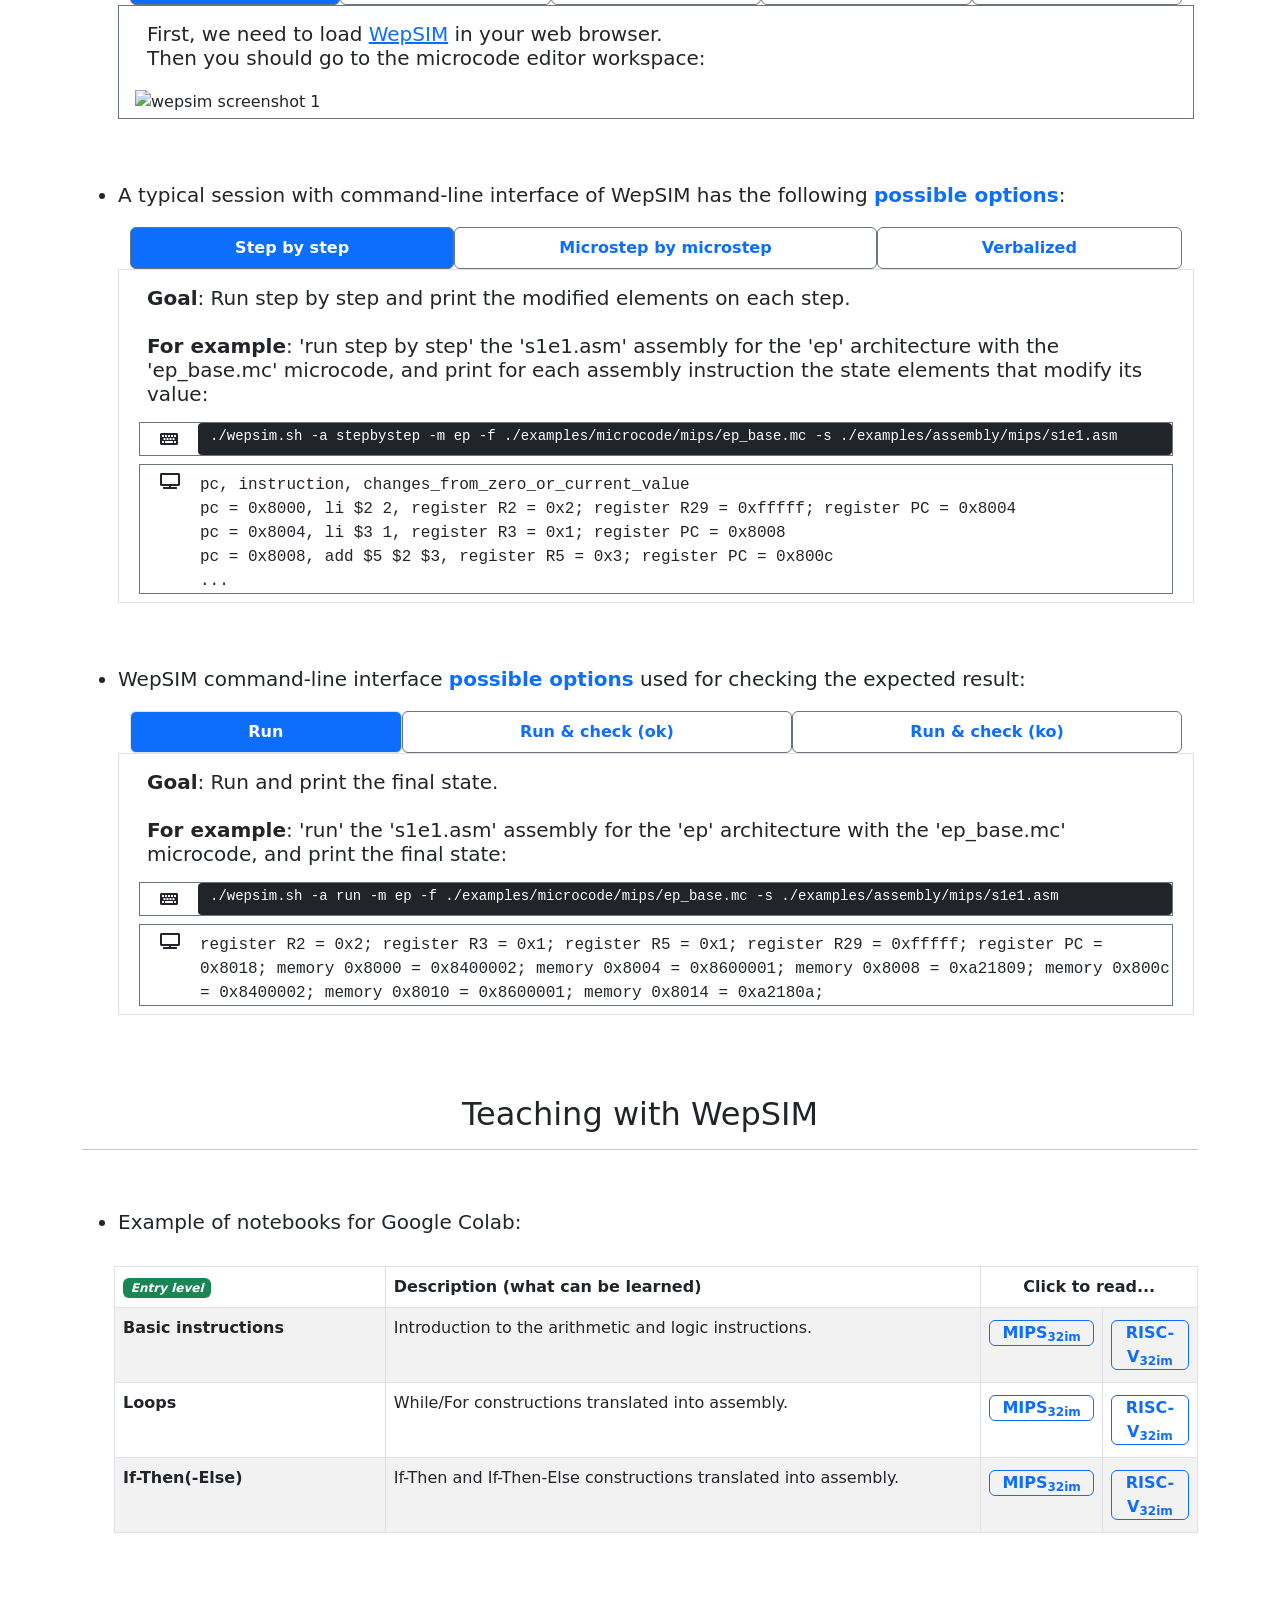
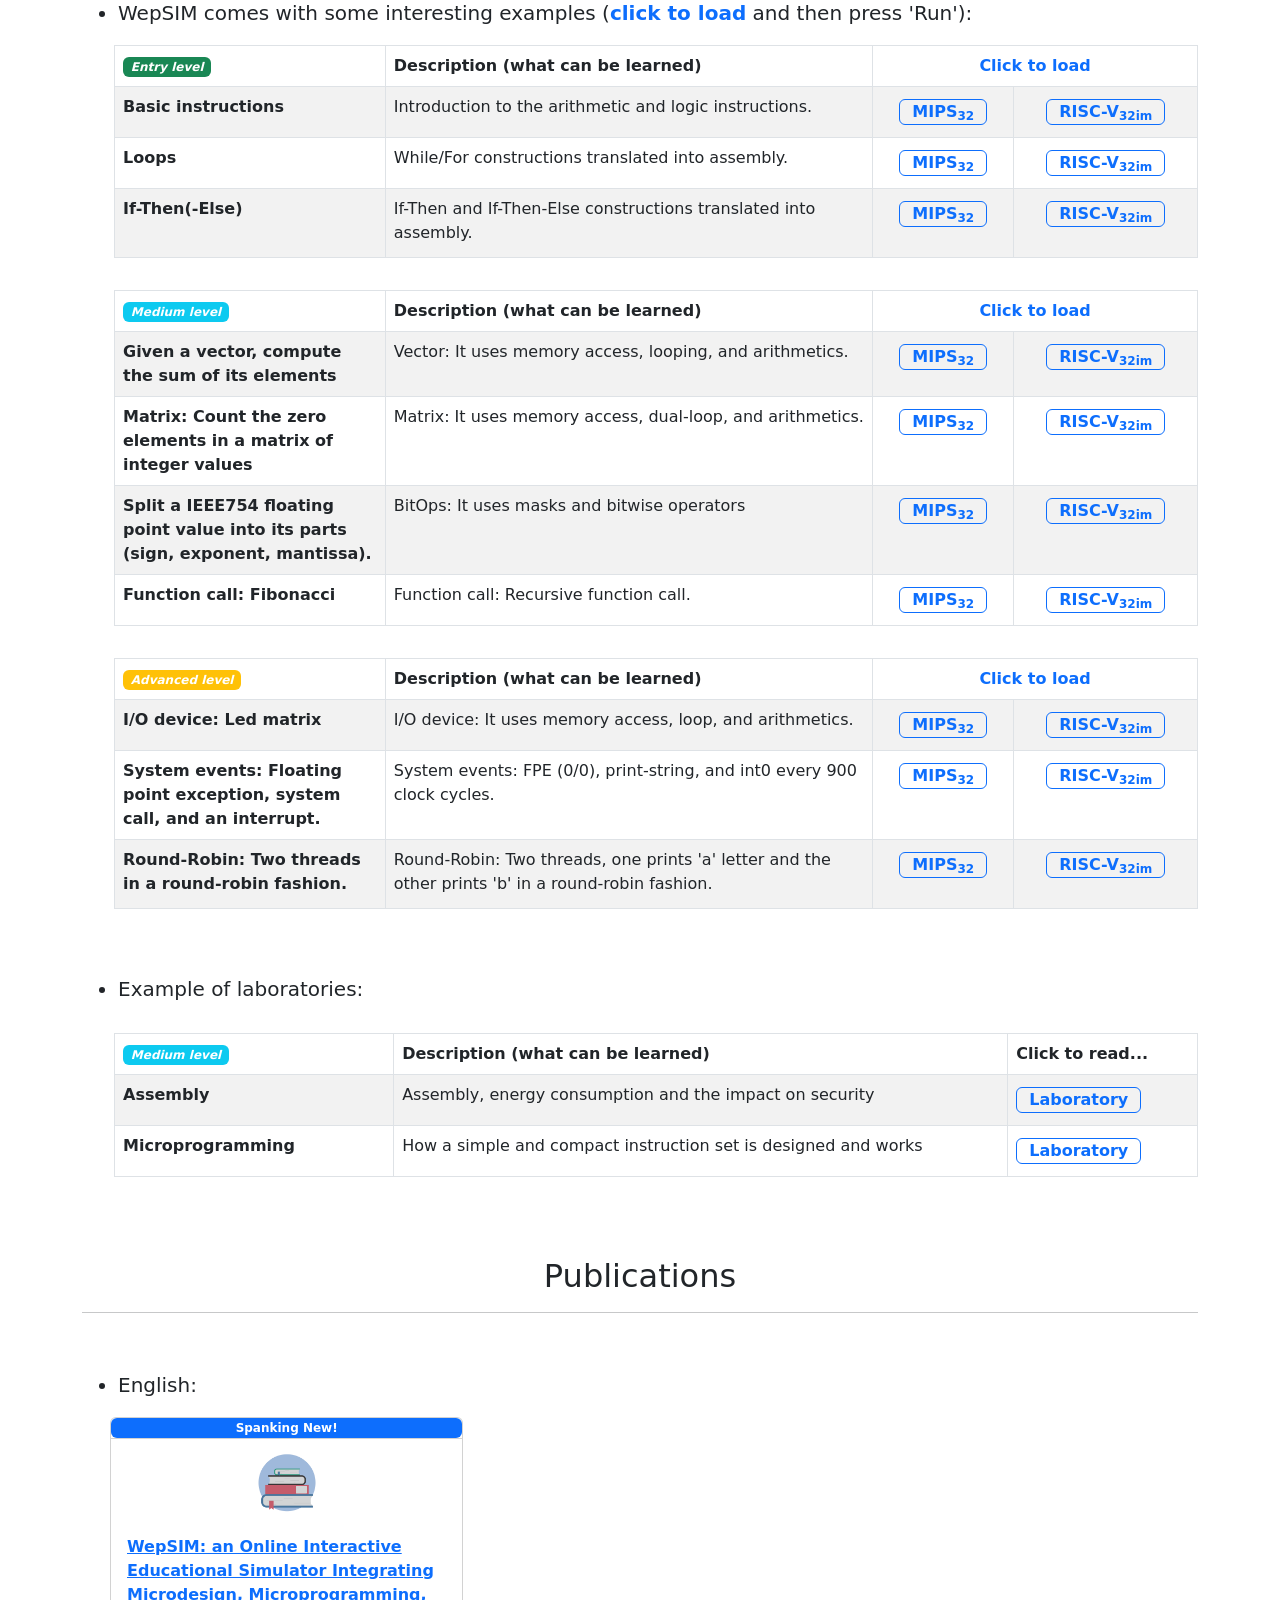
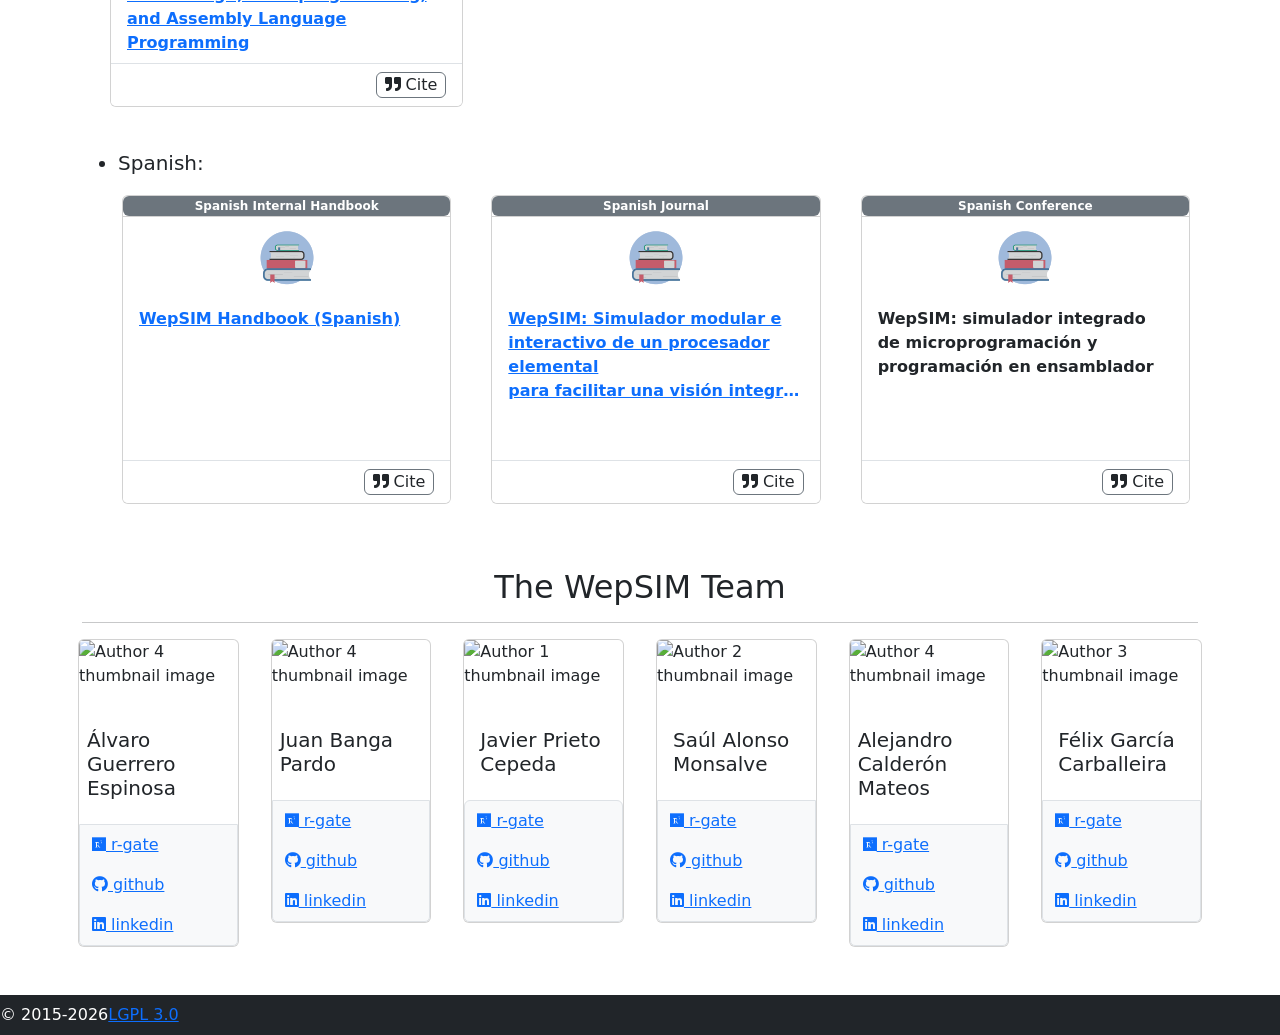
==== commit cb187d3b: "minor updates" ====
--- a/index.html
+++ b/index.html
@@ -147,10 +147,11 @@
     <header class="masthead bg-light text-black text-center pt-4">
       <div class="container px-2">
           <div class="row d-flex align-content-center flex-wrap py-4">
-	     <div class="col text-black m-auto"
-                  ><h3>The Web Elemental Processor SIMulator</h3>
+	     <div class="col text-black m-auto">
+		  <h3>The Web Elemental Processor SIMulator</h3>
 	     </div>
 
+	     <div class="col text-black m-auto">
 	     <div class="btn-group col-auto btn btn-sm btn-primary p-0 m-auto">
 		  <a class="btn btn-sm btn-primary"
 		     href="https://wepsim.github.io/wepsim/ws_dist/wepsim-classic.html?mode=ep&examples_set=MIPS&example=11&simulator=assembly:screen"><strong>Go <span style="font-size:110%">WepSIM</span><sub>MIPS</sub></strong></a>
@@ -168,8 +169,7 @@
 		    <li><a class="dropdown-item" href="https://wepsim.github.io/wepsim/ws_dist/wepsim-classic.html?mode=ep&examples_set=MIPS&example=11&simulator=assembly:screen&notify=false">mips assembly + screen</a></li>
 		  </ul>
 	     </div>
-
-	     <div class="btn-group col-auto btn btn-sm btn-primary p-0 my-auto mx-2">
+	     <div class="btn-group col-auto btn btn-sm btn-primary p-0 m-2">
 		  <a class="btn btn-sm btn-primary"
 		     href="https://wepsim.github.io/wepsim/ws_dist/wepsim-classic.html?mode=ep&examples_set=RISCV&example=14&simulator=assembly:screen"><strong>Go <span style="font-size:110%">WepSIM</span><sub>RISC-V</sub></strong></a>
 		  <button type="button" class="btn btn-sm btn-primary dropdown-toggle dropdown-toggle-split" data-bs-toggle="dropdown" aria-expanded="false">
@@ -186,6 +186,7 @@
 		    <li><a class="dropdown-item" href="https://wepsim.github.io/wepsim/ws_dist/wepsim-classic.html?mode=ep&examples_set=RISCV&example=14&simulator=assembly:screen&notify=false">rv assembly + screen</a></li>
 		    <li><a class="dropdown-item" href="https://wepsim.github.io/wepsim/ws_dist/wepsim-classic.html?mode=ep&examples_set=RISCV&example=19&simulator=assembly:ledmatrix&notify=false">risc-v + led-matrix</a></li>
 		  </ul>
+	     </div>
 	     </div>
 
 	  </div>
@@ -1654,13 +1655,13 @@
 		    <div class="row row-cols-1 row-cols-md-3 g-4">
 
 			  <div class="col">
-			  <div class="card mx-2 p-0">
+			  <div class="card mx-2 p-0 h-100">
 			    <span class="badge bg-secondary">Spanish Internal Handbook</span>
 			    <ul class="list-group list-group-flush">
 			          <img class="img-responsive card-img-top w-25 mx-auto"
                                        src="images/books-pixabay-1673578_1280.png"
 				       alt="book icon">
-				  <li class="list-group-item fw-bold" style="height:22vh !important;">
+				  <li class="list-group-item fw-bold" style="min-height:18vh !important;">
 				      <a href="wepsim-manual.pdf">WepSIM Handbook (Spanish)</a>
 				  </li>
 				  <li class="list-group-item">
@@ -1686,13 +1687,13 @@
 			  </div>
 
 			  <div class="col">
-			  <div class="card mx-2 p-0">
+			  <div class="card mx-2 p-0 h-100">
 			    <span class="badge bg-secondary">Spanish Journal</span>
 			    <ul class="list-group list-group-flush">
 			          <img class="img-responsive card-img-top w-25 mx-auto"
                                        src="images/books-pixabay-1673578_1280.png"
 				       alt="book icon">
-				  <li class="list-group-item fw-bold" style="height:22vh !important;">
+				  <li class="list-group-item fw-bold" style="min-height:18vh !important;">
 				      <a href="http://digibug.ugr.es/bitstream/10481/41909/1/T3_N6_Revista_EAIC_2016.pdf">WepSIM: Simulador modular e interactivo de un procesador elemental <div class="text-truncate">para facilitar una visión integrada de la microprogramación y la programación en ensamblador</div></a>
 				  </li>
 				  <li class="list-group-item">
@@ -1719,13 +1720,13 @@
 			  </div>
 
 			  <div class="col">
-			  <div class="card mx-2 p-0">
+			  <div class="card mx-2 p-0 h-100">
 			    <span class="badge bg-secondary">Spanish Conference</span>
 			    <ul class="list-group list-group-flush">
 			          <img class="img-responsive card-img-top w-25 mx-auto"
                                        src="images/books-pixabay-1673578_1280.png"
 				       alt="book icon">
-				  <li class="list-group-item fw-bold" style="height:22vh !important;">
+				  <li class="list-group-item fw-bold" style="min-height:18vh !important;">
 				      WepSIM: simulador integrado de microprogramación y programación en ensamblador
 				  </li>
 				  <li class="list-group-item">
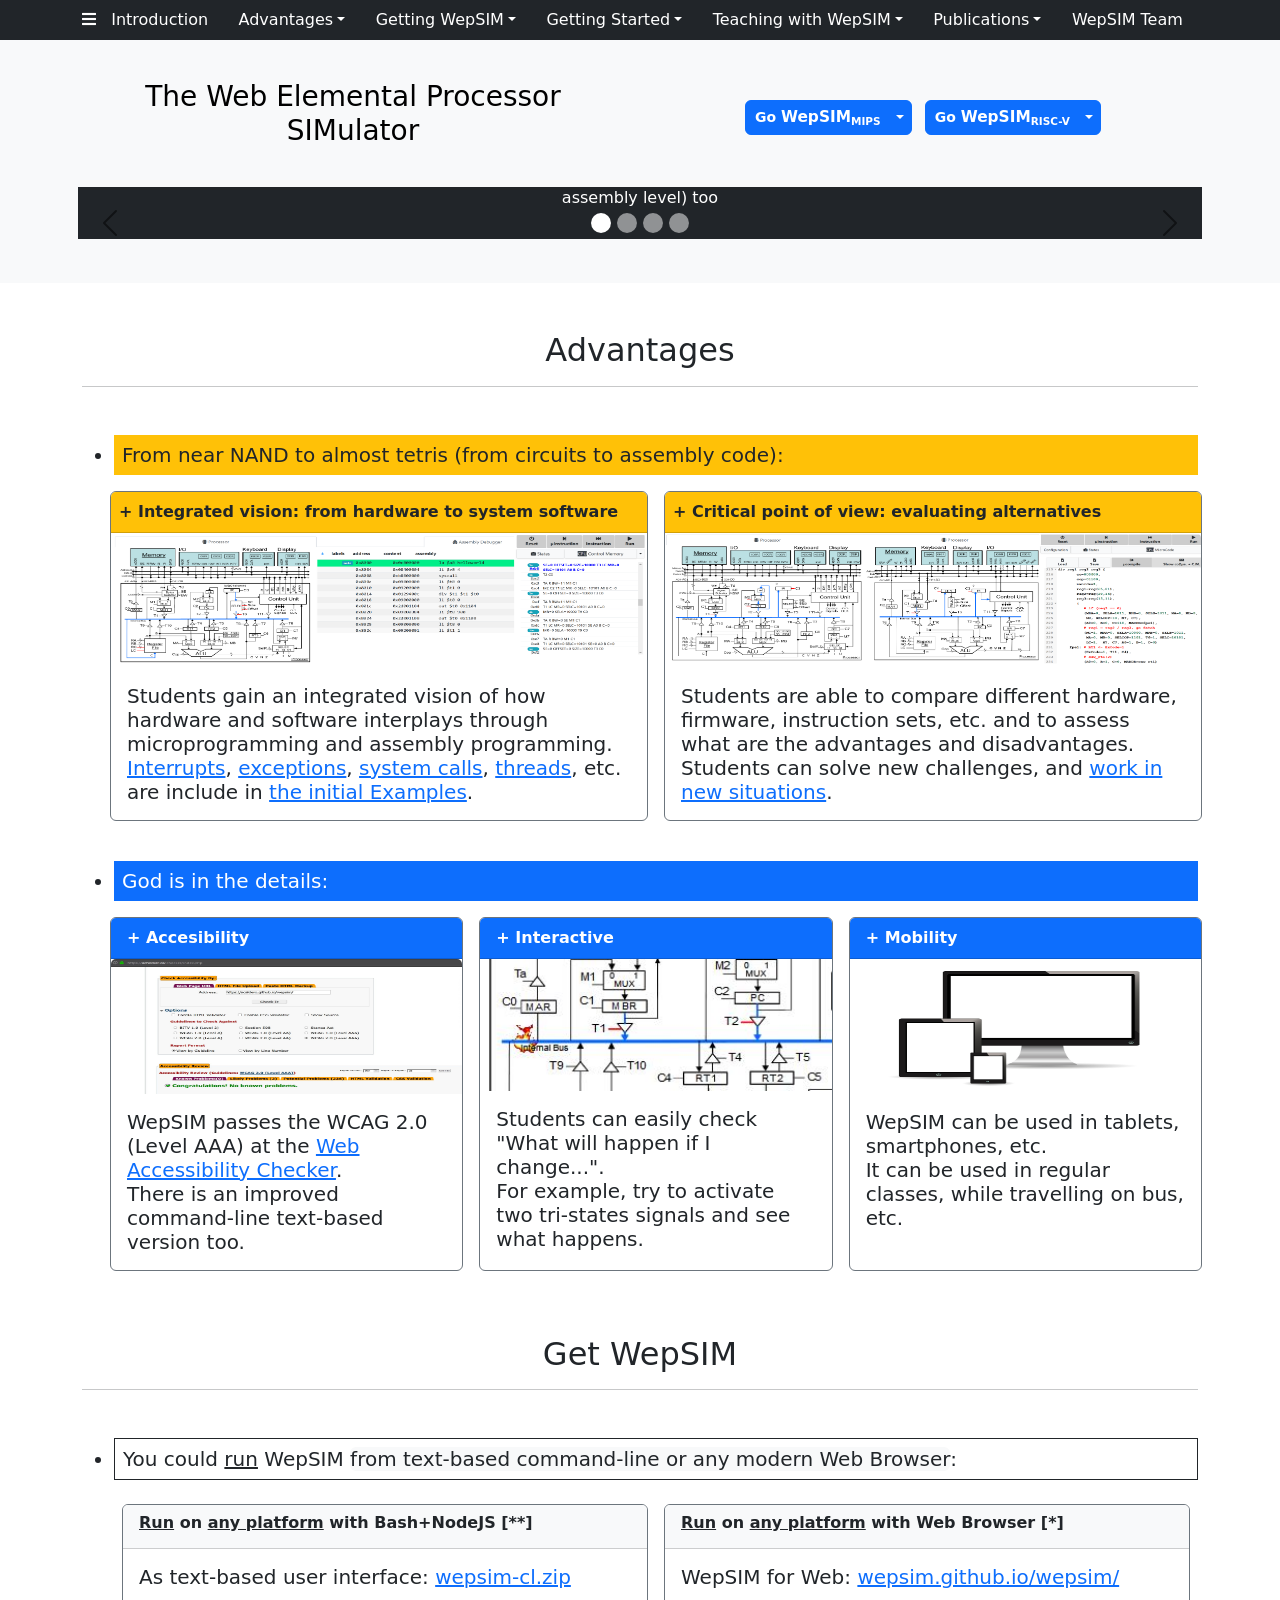
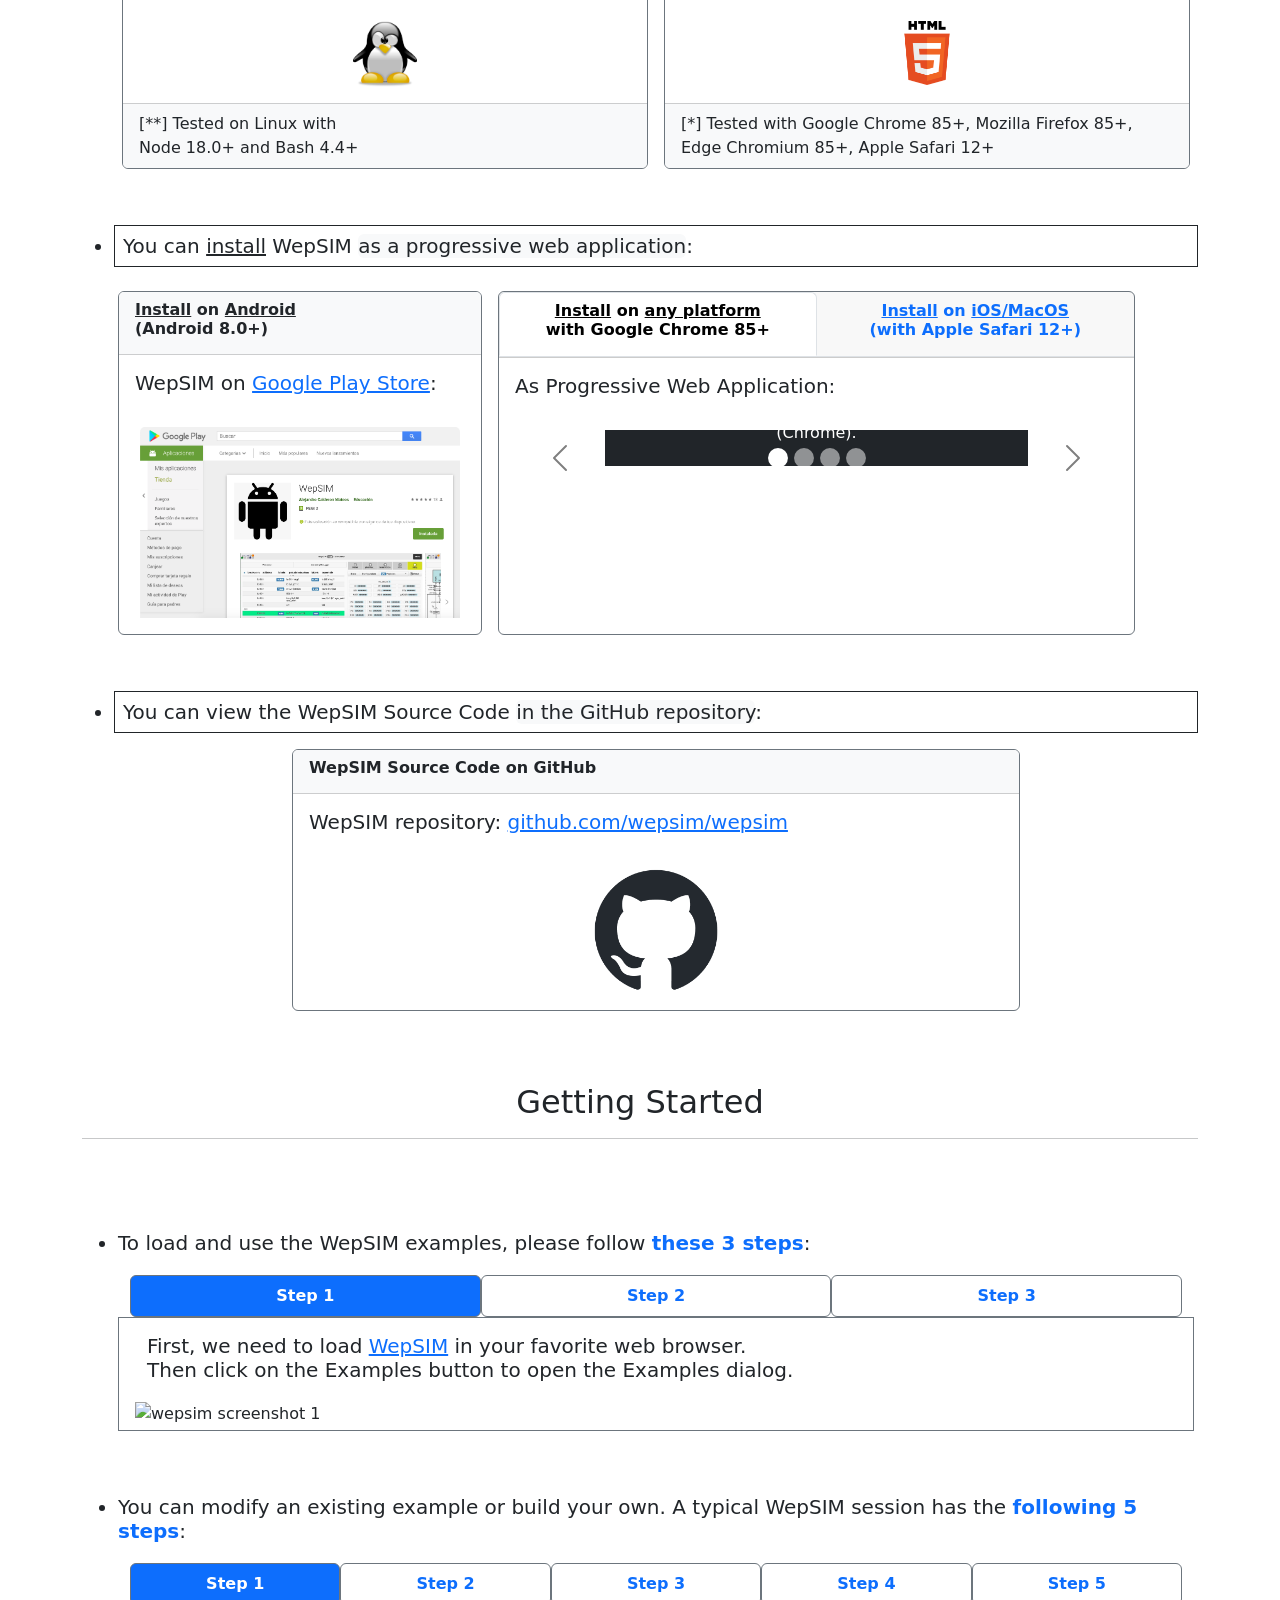
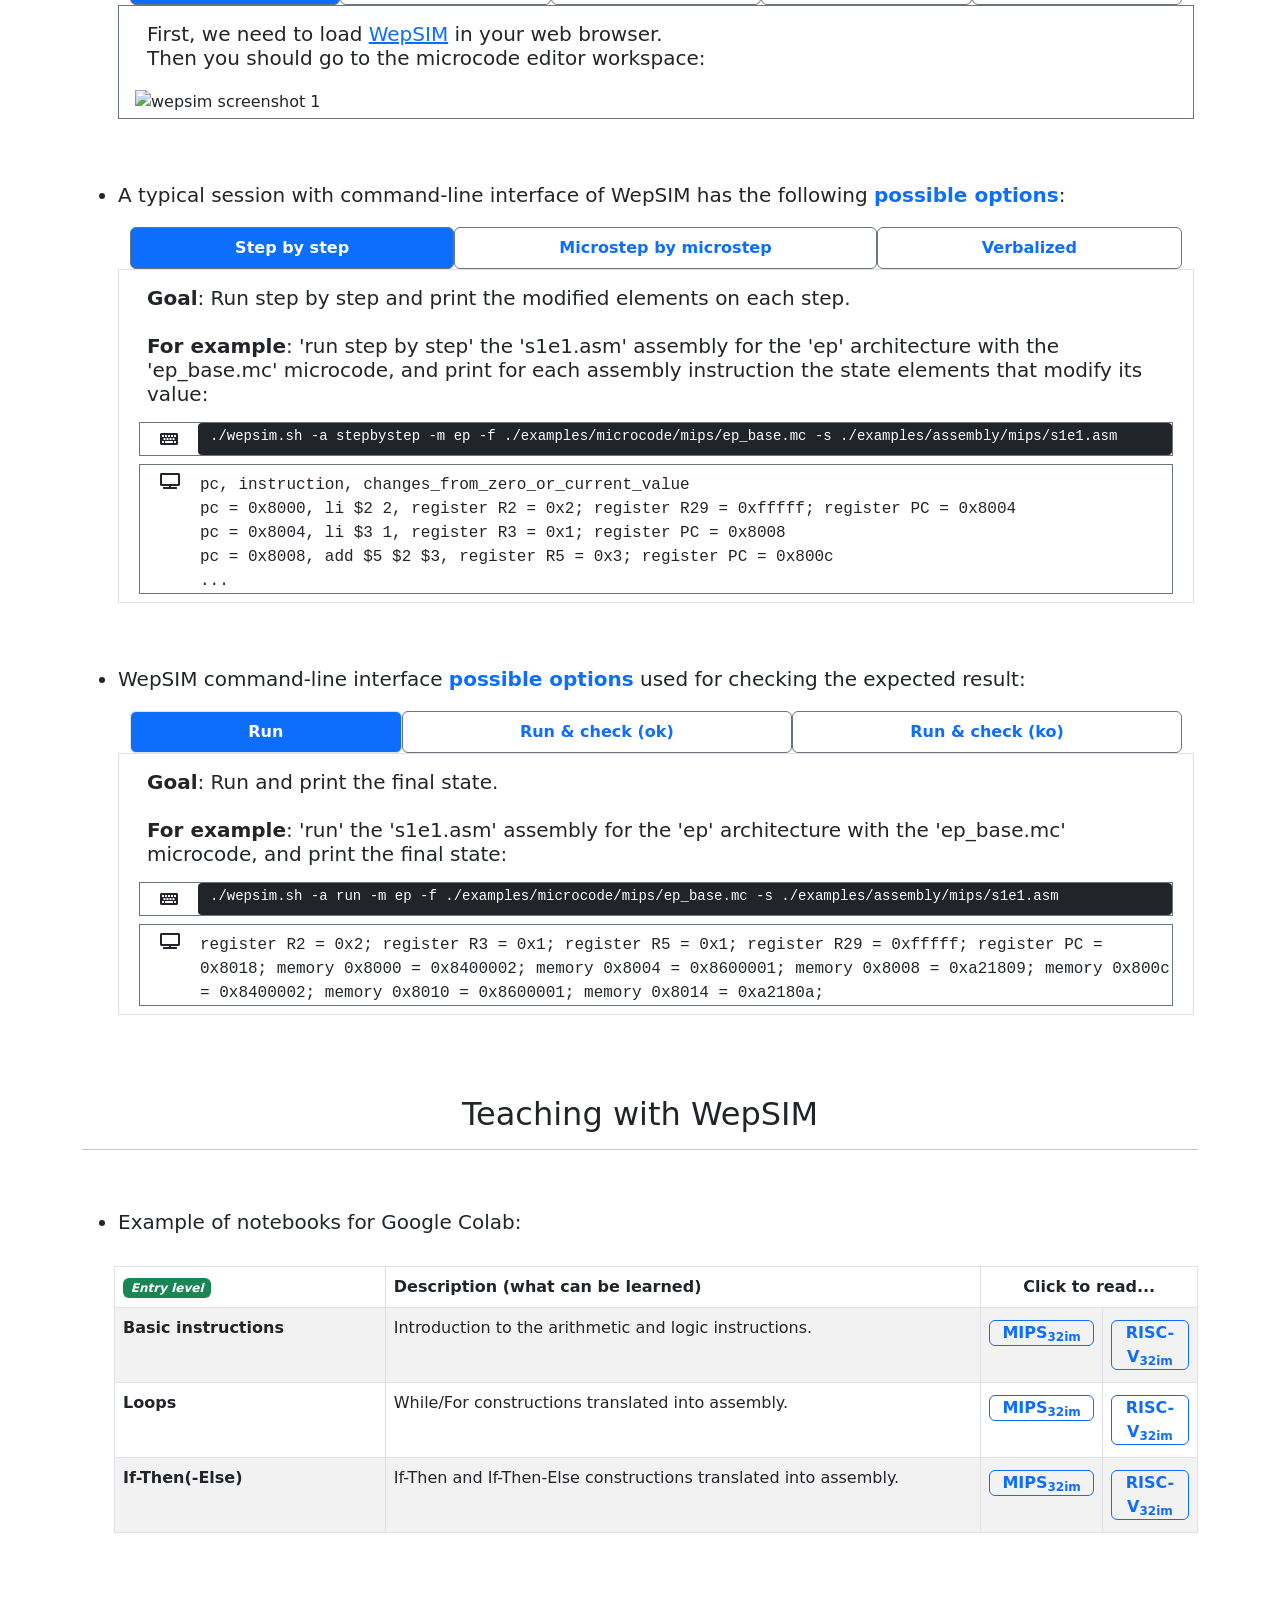
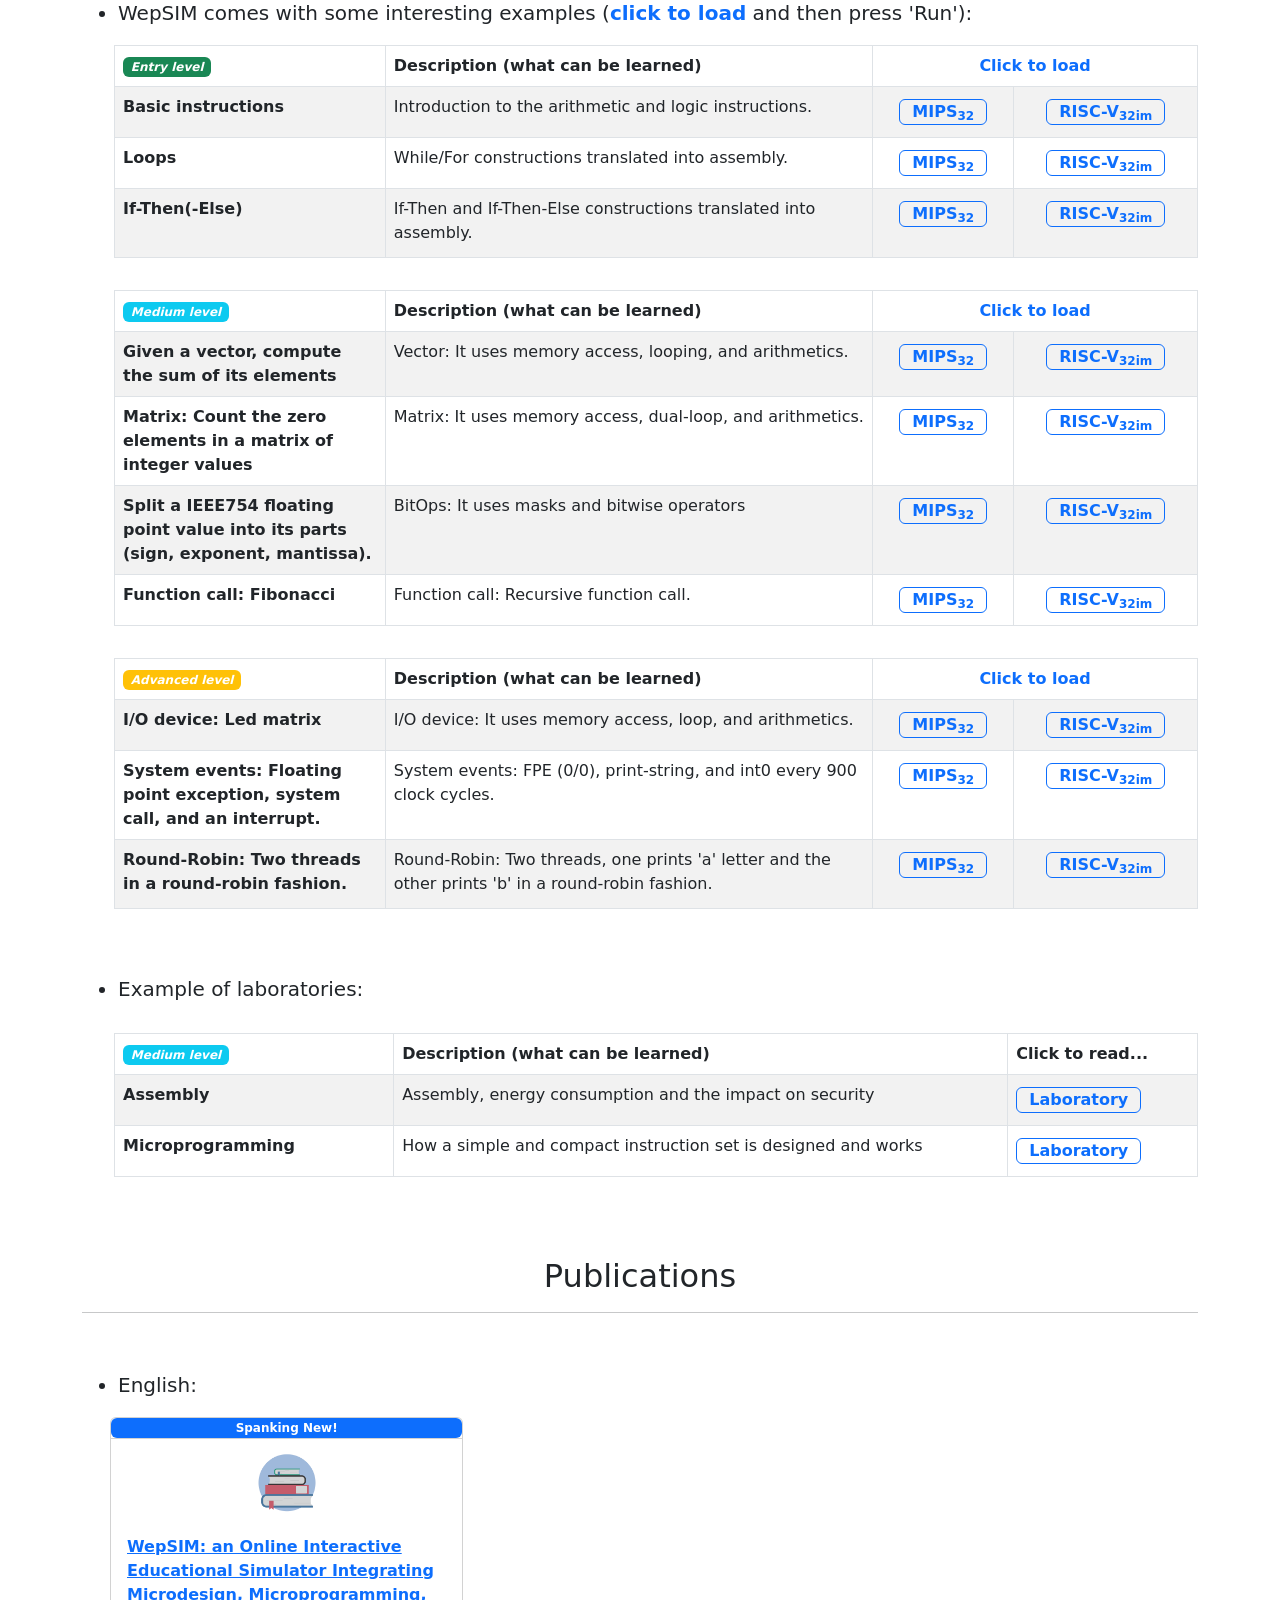
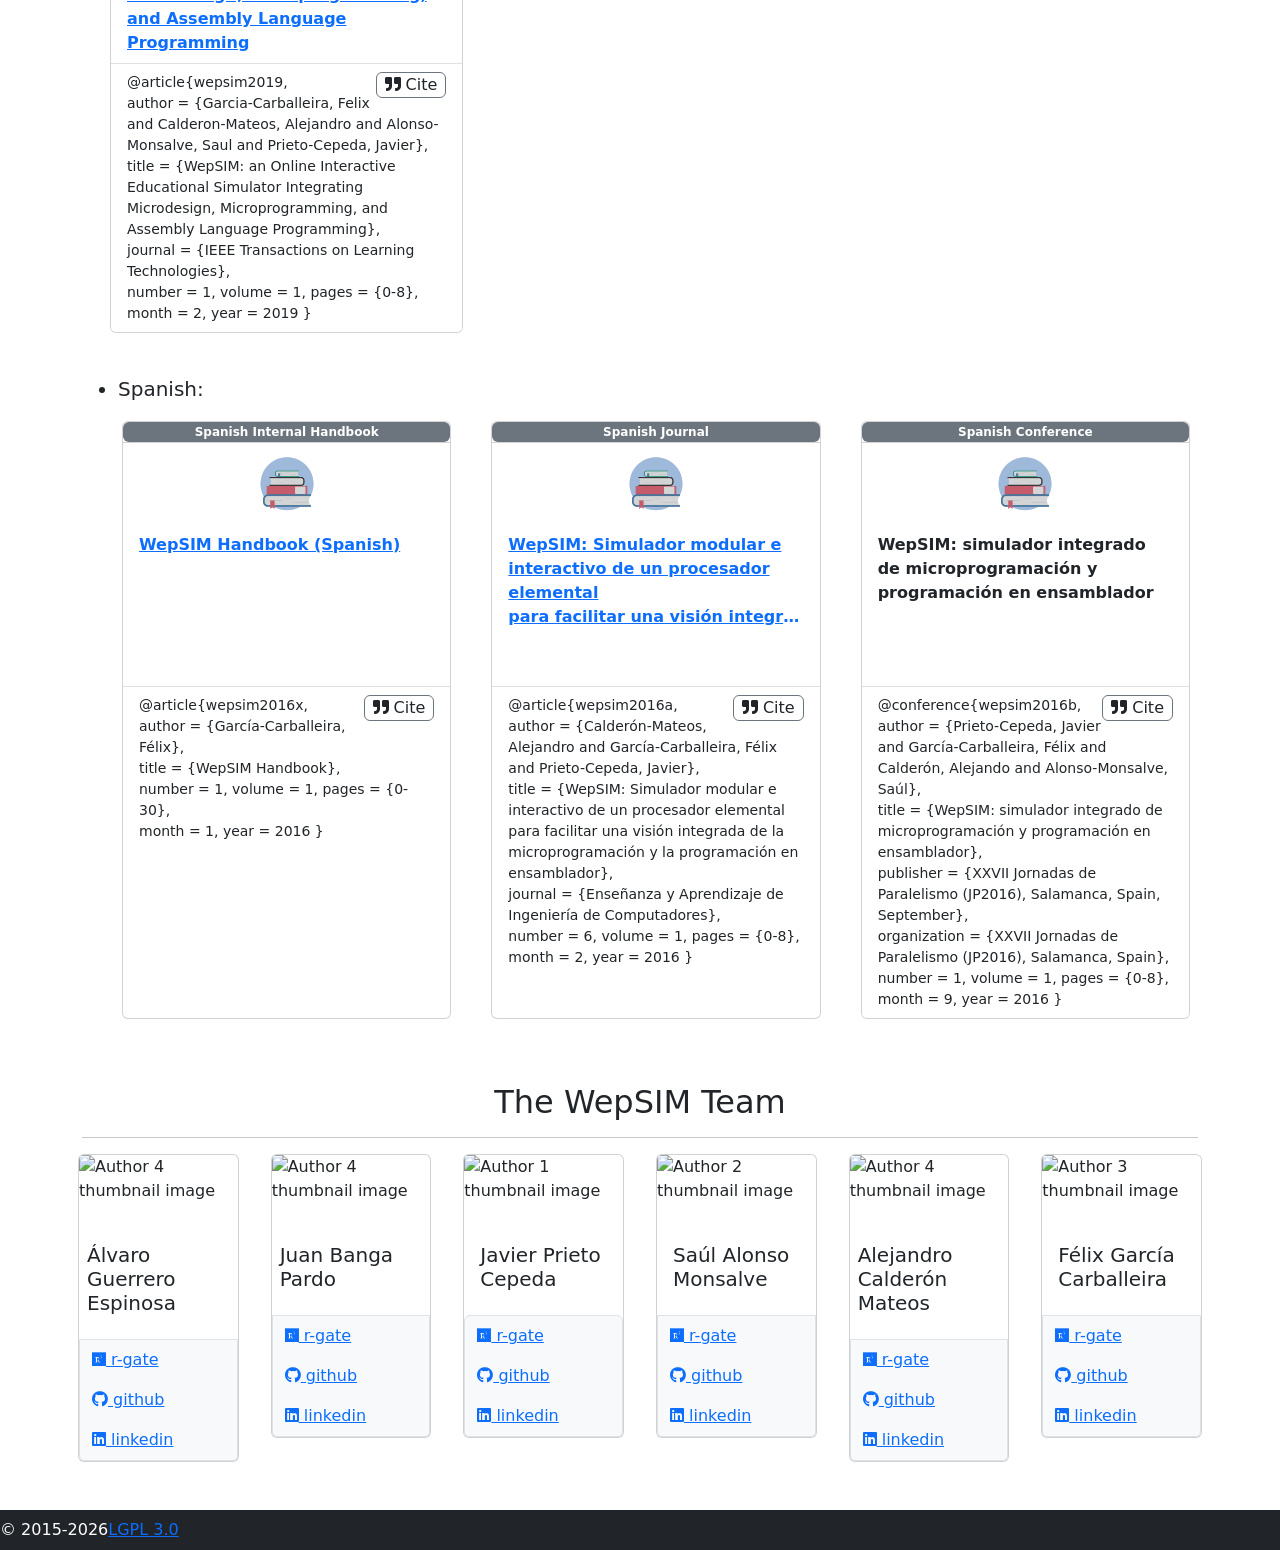
==== commit 7efac4d9: "minor updates" ====
--- a/index.html
+++ b/index.html
@@ -1621,7 +1621,7 @@
 					   <em class="fa fa-quote-right"></em>&nbsp;Cite
                                            </span>
 					</button>
-					<small class="d-none d-md-show" id="ws19">
+					<small class="d-none d-sm-block" id="ws19">
 					@article{wepsim2019,<br>
 					  author = {Garcia-Carballeira, Felix and Calderon-Mateos, Alejandro and Alonso-Monsalve, Saul and Prieto-Cepeda, Javier},
 					  title   = {WepSIM: an Online Interactive Educational Simulator Integrating Microdesign, Microprogramming, and Assembly Language Programming},<br>
@@ -1670,7 +1670,7 @@
 					   <em class="fa fa-quote-right"></em>&nbsp;Cite
                                            </span>
 					</button>
-					<small class="d-none d-md-show" id="ws16a">
+					<small class="d-none d-sm-block" id="ws16a">
 					@article{wepsim2016x,<br>
 					  author  = {García-Carballeira, Félix},<br>
 					  title   = {WepSIM Handbook},<br>
@@ -1702,7 +1702,7 @@
 					   <em class="fa fa-quote-right"></em>&nbsp;Cite
                                            </span>
 					</button>
-					<small class="d-none d-md-show" id="ws16b">
+					<small class="d-none d-sm-block" id="ws16b">
 					@article{wepsim2016a,<br>
 					  author  = {Calderón-Mateos, Alejandro and García-Carballeira, Félix and Prieto-Cepeda, Javier},<br>
 					  title   = {WepSIM: Simulador modular e interactivo de un procesador elemental para facilitar una visión integrada de la microprogramación y la programación en ensamblador},<br>
@@ -1735,7 +1735,7 @@
 					   <em class="fa fa-quote-right"></em>&nbsp;Cite
                                            </span>
 					</button>
-					<small class="d-none d-md-show" id="ws16c">
+					<small class="d-none d-sm-block" id="ws16c">
 					@conference{wepsim2016b,<br>
 					  author  = {Prieto-Cepeda, Javier and García-Carballeira, Félix and Calderón, Alejando and Alonso-Monsalve, Saúl}, <br>
 					  title   = {WepSIM: simulador integrado de microprogramación y programación en ensamblador},<br>
